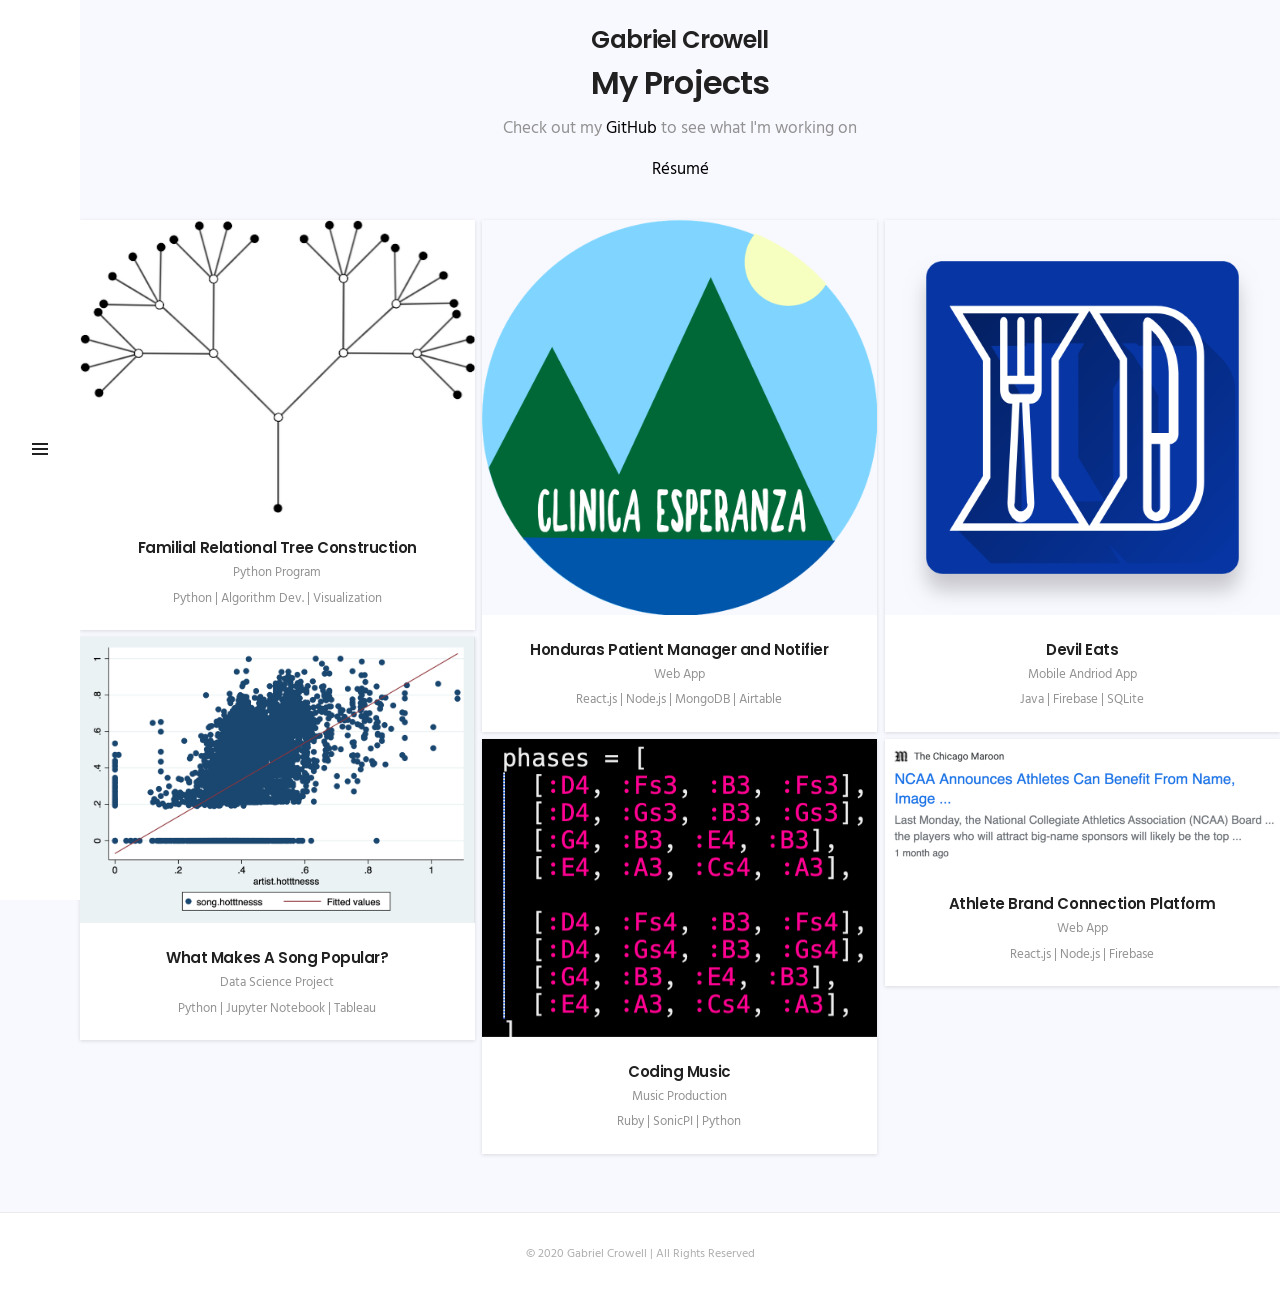
==== index.html @ 4e0d95b1 "updating site" ====
<!DOCTYPE html>
<html lang="en">
<head>
  <title>Gabriel | Home</title>

  <meta charset="utf-8">
  <!--[if IE]><meta http-equiv='X-UA-Compatible' content='IE=edge,chrome=1'><![endif]-->
  <meta name="viewport" content="width=device-width, initial-scale=1, maximum-scale=1">
  <meta name="description" content="">
  
  <!-- Google Fonts -->
  <link href='https://fonts.googleapis.com/css?family=Poppins:400,600%7CHind:400,400i,700' rel='stylesheet'>

  <!-- Css -->
  <link rel="stylesheet" href="css/bootstrap.min.css" />
  <link rel="stylesheet" href="css/font-icons.css" />
  <link rel="stylesheet" href="css/sliders.css" />
  <link rel="stylesheet" href="css/style.css" />

  <!-- Favicons -->
  <link rel="shortcut icon" href="img/favicon.ico">
  <link rel="apple-touch-icon" href="img/apple-touch-icon.png">
  <link rel="apple-touch-icon" sizes="72x72" href="img/apple-touch-icon-72x72.png">
  <link rel="apple-touch-icon" sizes="114x114" href="img/apple-touch-icon-114x114.png">

</head>

<body class="relative">
    
    <style> 
        .main-wrapper{
            background-color: ghostwhite;
        }
    
    </style>

  <!-- Preloader -->
  <div class="loader-mask">
    <div class="loader"></div>
  </div>
  
  <!-- Navigation -->
  <header class="nav-type-1">
    <nav class="navbar">
      <div class="header-wrap relative">

        <div class="navbar-header">
          <button type="button" class="navbar-toggle" data-toggle="collapse" data-target="#navbar-collapse">
            <span class="sr-only">Navigation</span>
            <span class="icon-bar"></span>
            <span class="icon-bar"></span>
            <span class="icon-bar"></span>
          </button>

          <!-- Logo -->
          <div class="logo-container">
            <div class="logo-wrap">
              <a href="index.html">
                <img width="250%" src="img/prof.jpg" alt="logo" border-radius: 50%>
              </a>
            </div>
          </div>
        </div> <!-- end navbar-header -->

        <div class="nav-wrap">
          <div class="collapse navbar-collapse" id="navbar-collapse">
            
            <ul class="nav navbar-nav">

              <li class="nav-item active"><a href="index.html">Home</a></li>
              <li><a href="about.html">About Me</a></li>
              <li><a href="https://github.com/MistyLeo12">Code</a></li>
              <li><a href="photo.html">Photography</a></li>
              <li class="nav-item"><a>Blog</a></li>
              <li><a href="contact.html">Contact</a> </li>
              <li>
                <!-- Mobile social icons -->
                <div class="social-icons on-mobile nobase dark clearfix hidden-lg hidden-md">
                  <a href="https://www.linkedin.com/in/gabriel--crowell"><i class="ui-linkedin"></i></a>
                  <a href="https://github.com/MistyLeo12"><i class="ui-github-circled"></i></a>  
                  <a href="https://twitter.com/GabrielCrowe11"><i class="ui-twitter"></i></a>            
                  
                </div>
              </li>
              
            </ul>
          </div>
        </div> <!-- end nav-wrap -->

        <!-- Social icons -->
        <div class="social-icons nobase dark clearfix hidden-sm hidden-xs">
      	  <a href="https://www.linkedin.com/in/gabriel--crowell"><i class="ui-linkedin"></i></a>
          <a href="https://github.com/MistyLeo12"><i class="ui-github-circled"></i></a>  
          <a href="https://twitter.com/GabrielCrowe11"><i class="ui-twitter"></i></a>     
        </div>
        
      </div> <!-- end header wrap -->


      <!-- Nav trigger -->
      <div id="nav-trigger">
        <div id="nav-icon">
          <div class="nav-icon-inner">
            <div id="nav-icon-trigger" class="nav-icon-trigger">
              <span></span>
              <span></span>
              <span></span>
              <span></span>
            </div>
          </div>
        </div>
      </div> <!-- end nav trigger -->

    </nav> <!-- end navbar -->
  </header>  

  <main class="main-wrapper oh">
    <!-- Grid -->
    <section class="section-wrap pl-80 pt-0 pb-50 ">
      <div class="container-fluid">

        <div class="row">
          <center>

            <br>
            <h3>Gabriel Crowell</h3>
            <h1>My Projects</h1>
            <p>Check out my <a href="https://github.com/MistyLeo12">GitHub</a> to see what I'm working on</p>
            <p><a href="https://drive.google.com/file/d/1tj1XsY_tsmBIq5OCxQNpNmSW_YYcltOZ/view?usp=sharing">Résumé</a></p>
            <br>
          </center> 

   
            <div id="isotope-grid" class="works-grid with-title grid-3-col small-gutter">
              <a href="https://github.com/MistyLeo12/Relation-Tree" class="work-item hover-trigger hover-up">
                <div class="work-container" >
                  <div class="work-img">
                    <img src="img/portfolio/tree.png" alt="">
                  </div>
                  <div class="work-description">
                    <h3>Familial Relational Tree Construction</h3>
                    <span>Python Program<br> Python | Algorithm Dev. | Visualization </span>
                  </div>                 
                </div> 
              </a> <!-- end work-item -->

            <a href="https://github.com/MistyLeo12/WhatsAppSpike" class="work-item hover-trigger hover-up">
              <div class="work-container">
                <div class="work-img">
                  <img src="img/portfolio/clinica.png" alt="" >
                </div>
                <div class="work-description">
                  <h3>Honduras Patient Manager and Notifier</h3>
                  <span>Web App<br> React.js | Node.js | MongoDB | Airtable</span>
                </div>                 
              </div> 
            </a> <!-- end work-item -->
              
              <a href="https://github.com/MistyLeo12/DukeEats" class="work-item hover-trigger hover-up">
                <div class="work-container">
                <div class="work-img">
                  <img src="img/portfolio/duke-eats.png" alt="">              
                </div>
                <div class="work-description">
                  <h3>Devil Eats</h3>
                  <span>Mobile Andriod App<br> Java | Firebase | SQLite</span>
                </div>                
              </div> 
            </a> <!-- end work-item -->


            <a href="https://github.com/MistyLeo12/songAnalysis-" class="work-item hover-trigger hover-up">
              <div class="work-container">
                <div class="work-img">
                  <img src="img/portfolio/song.png" alt="">              
                </div>
                <div class="work-description">
                  <h3>What Makes A Song Popular?</h3>
                  <span>Data Science Project <br> Python | Jupyter Notebook | Tableau</span>
                </div>                
              </div> 
              </a> <!-- end work-item -->


              <a href="https://github.com/MistyLeo12/music" class="work-item hover-trigger hover-up"> 
                <div class="work-container">
                  <div class="work-img">
                    <img src="img/portfolio/music.png" alt="">              
                  </div>  
                <div class="work-description">
                    <h3>Coding Music</h3>
                    <span>Music Production<br> Ruby | SonicPI | Python </span>
                  </div>                 
              </div> 
              </a> <!-- end work-item -->

              <a href="https://github.com/MistyLeo12/AthleteBrandConnection" class="work-item hover-trigger hover-up"> 
                <div class="work-container">
                  <div class="work-img">
                    <img src="img/portfolio/athelte.png" alt="">              
                  </div>  
                <div class="work-description">
                    <h3>Athlete Brand Connection Platform</h3>
                    <span>Web App<br> React.js | Node.js | Firebase </span>
                  </div>                 
              </div> 
              </a> <!-- end work-item -->
              
          </div>  <!-- end portfolio container -->
            
        </div> <!-- end row -->

      </div>
    </section> <!-- end grid -->

      <!-- Footer -->
      <footer class="footer">
        <div class="bottom-footer bg-white">
          <div class="container">
            <div class="row">
              <div class="col-sm-12 copyright text-center">
                <span>
                  &copy; 2020 Gabriel Crowell | All Rights Reserved
                </span>
              </div>
            </div>
          </div>
        </div>
      </footer> <!-- end footer -->
      
  </main> <!-- end main wrapper -->


  

	
	
  <!-- jQuery Scripts -->
  <script type="text/javascript" src="js/jquery.min.js"></script>
  <script type="text/javascript" src="js/bootstrap.min.js"></script>
  <script type="text/javascript" src="js/plugins.js"></script>  
  <script type="text/javascript" src="js/scripts.js"></script>
    
</body>
</html>
---- css/font-icons.css ----
@font-face {
  font-family: 'ui-icons';
  src: url('../fonts/ui-icons.eot?32897946');
  src: url('../fonts/ui-icons.eot?32897946#iefix') format('embedded-opentype'),
       url('../fonts/ui-icons.ttf?32897946') format('truetype'),
       url('../fonts/ui-icons.svg?32897946#ui-icons') format('svg');
  font-weight: normal;
  font-style: normal;
}
/* Chrome hack: SVG is rendered more smooth in Windozze. 100% magic, uncomment if you need it. */
/* Note, that will break hinting! In other OS-es font will be not as sharp as it could be */
/*
*/

@media screen and (-webkit-min-device-pixel-ratio:0) {
  @font-face {
    font-family: 'ui-icons';
    src: url('../font/ui-icons.svg?32897946#ui-icons') format('svg');
  }
}

 
 [class^="ui-"]:before, [class*=" ui-"]:before {
  font-family: "ui-icons";
  font-style: normal;
  font-weight: normal;
  speak: none;
 
  display: inline-block;
  text-decoration: inherit;
  width: 1em;
  margin-right: .2em;
  text-align: center;
  /* opacity: .8; */
 
  /* For safety - reset parent styles, that can break glyph codes*/
  font-variant: normal;
  text-transform: none;
 
  /* fix buttons height, for twitter bootstrap */
  line-height: 1em;
 
  /* Animation center compensation - margins should be symmetric */
  /* remove if not needed */
  margin-left: .2em;
 
  /* you can be more comfortable with increased icons size */
  /* font-size: 120%; */
 
  /* Font smoothing. That was taken from TWBS */
  -webkit-font-smoothing: antialiased;
  -moz-osx-font-smoothing: grayscale;
 
  /* Uncomment for 3D effect */
  /* text-shadow: 1px 1px 1px rgba(127, 127, 127, 0.3); */
}
 
.ui-left-arrow:before { content: '\e800'; } /* '' */
.ui-right-arrow:before { content: '\e801'; } /* '' */
.ui-vimeo:before { content: '\e802'; } /* '' */
.ui-twitter:before { content: '\f099'; } /* '' */
.ui-facebook:before { content: '\f09a'; } /* '' */
.ui-github-circled:before { content: '\f09b'; } /* '' */
.ui-linkedin:before { content: '\f0e1'; } /* '' */
.ui-angle_down:before { content: '\f107'; } /* '' */
.ui-youtube:before { content: '\f16a'; } /* '' */
.ui-instagram:before { content: '\f16d'; } /* '' */
.ui-tumblr:before { content: '\f173'; } /* '' */
.ui-dribbble:before { content: '\f17d'; } /* '' */
.ui-google:before { content: '\f1a0'; } /* '' */
.ui-reddit:before { content: '\f1a1'; } /* '' */
.ui-stumbleupon:before { content: '\f1a4'; } /* '' */
.ui-delicious:before { content: '\f1a5'; } /* '' */
.ui-behance:before { content: '\f1b4'; } /* '' */
.ui-pinterest:before { content: '\f231'; } /* '' */
---- css/sliders.css ----
/*! Flickity v2.0.5
http://flickity.metafizzy.co
---------------------------------------------- */
.flickity-enabled{position:relative}.flickity-enabled:focus{outline:0}.flickity-viewport{overflow:hidden;position:relative;height:100%}.flickity-slider{position:fixed;width:100%;height:100%}.flickity-enabled.is-draggable{-webkit-tap-highlight-color:transparent;tap-highlight-color:transparent;-webkit-user-select:none;-moz-user-select:none;-ms-user-select:none;user-select:none}.flickity-enabled.is-draggable .flickity-viewport.is-pointer-down{cursor:-webkit-grabbing;cursor:grabbing}.flickity-prev-next-button{position:absolute;top:50%;width:44px;height:44px;border:none;border-radius:50%;background:#000;background:hsla(0,0%,100%,.75);cursor:pointer;-webkit-transform:translateY(-50%);transform:translateY(-50%)}.flickity-prev-next-button:hover{background:#fff}.flickity-prev-next-button:focus{outline:0;box-shadow:0 0 0 5px #09F}.flickity-prev-next-button:active{opacity:.6}.flickity-prev-next-button.previous{left:10px}.flickity-prev-next-button.next{right:10px}.flickity-rtl .flickity-prev-next-button.previous{left:auto;right:10px}.flickity-rtl .flickity-prev-next-button.next{right:auto;left:10px}.flickity-prev-next-button:disabled{opacity:.3;cursor:auto}.flickity-prev-next-button svg{position:absolute;left:20%;top:20%;width:60%;height:60%}.flickity-prev-next-button .arrow{fill:#333}.flickity-page-dots{position:absolute;width:100%;bottom:-25px;padding:0;margin:0;list-style:none;text-align:center;line-height:1}.flickity-rtl .flickity-page-dots{direction:rtl}.flickity-page-dots .dot{display:inline-block;width:10px;height:10px;margin:0 8px;background:#333;border-radius:50%;opacity:.25;cursor:pointer}.flickity-page-dots .dot.is-selected{opacity:1}
/*
 * jQuery FlexSlider v2.4.0
 */
@font-face{font-family:flexslider-icon;src:url(fonts/flexslider-icon.eot);src:url(fonts/flexslider-icon.eot?#iefix) format('embedded-opentype'),url(fonts/flexslider-icon.woff) format('woff'),url(fonts/flexslider-icon.ttf) format('truetype'),url(fonts/flexslider-icon.svg#flexslider-icon) format('svg');font-weight:400;font-style:normal}.flex-container a:focus,.flex-container a:hover,.flex-slider a:focus,.flex-slider a:hover{outline:0}.flex-control-nav,.flex-direction-nav,.slides,.slides>li{margin:0;padding:0;list-style:none}.flex-pauseplay span{text-transform:capitalize}.flexslider{margin:0;padding:0;background:#fff;position:relative;zoom:1;-webkit-box-shadow:'' 0 1px 4px rgba(0,0,0,.2);-moz-box-shadow:'' 0 1px 4px rgba(0,0,0,.2);-o-box-shadow:'' 0 1px 4px rgba(0,0,0,.2);box-shadow:'' 0 1px 4px rgba(0,0,0,.2)}.flexslider .slides>li{display:none;-webkit-backface-visibility:hidden}.flex-pauseplay a,.no-js .flexslider .slides>li:first-child,html[xmlns] .flexslider .slides{display:block}.flexslider .slides:after{content:"\0020";display:block;clear:both;visibility:hidden;line-height:0;height:0}* html .flexslider .slides{height:1%}.flexslider .slides{zoom:1}.flexslider .slides img{max-width:100%;max-height:100%;margin:0 auto;vertical-align:middle;height:auto;width:100%}.flex-viewport{max-height:2000px;-webkit-transition:all 1s ease;-moz-transition:all 1s ease;-ms-transition:all 1s ease;-o-transition:all 1s ease;transition:all 1s ease}.loading .flex-viewport{max-height:300px}.carousel li{margin-right:5px}.flex-direction-nav .flex-disabled{opacity:0!important;filter:alpha(opacity=0);cursor:default}.flex-pauseplay a{width:20px;height:20px;position:absolute;bottom:5px;left:10px;opacity:.8;z-index:10;overflow:hidden;cursor:pointer;color:#000}.flex-pauseplay a:before{font-family:flexslider-icon;font-size:20px;display:inline-block;content:'\f004'}.flex-pauseplay a:hover{opacity:1}.flex-pauseplay a .flex-play:before{content:'\f003'}.flex-control-nav{width:100%;position:absolute;bottom:20px;text-align:center}.flex-control-nav li{margin:0 6px;display:inline-block;zoom:1}.flex-control-paging li a{width:10px;height:10px;display:block;background:0 0;cursor:pointer;text-indent:-9999px;border:2px solid #fff;-webkit-border-radius:20px;-moz-border-radius:20px;border-radius:20px;opacity:.5}.flex-control-paging li a:hover{opacity:1}.flex-control-paging li a.flex-active{background:#000;background:rgba(255,255,255,1);cursor:default;opacity:1}.flex-control-thumbs{margin:5px 0 0;position:static;overflow:hidden}.flex-control-thumbs li{width:25%;float:left;margin:0}.flex-control-thumbs img{width:100%;height:auto;display:block;opacity:.7;cursor:pointer;-webkit-transition:all 1s ease;-moz-transition:all 1s ease;-ms-transition:all 1s ease;-o-transition:all 1s ease;transition:all 1s ease}.flex-control-thumbs img:hover{opacity:1}.flex-control-thumbs .flex-active{opacity:1;cursor:default}@media screen and (max-width:860px){.flex-direction-nav .flex-prev{opacity:1;left:10px}.flex-direction-nav .flex-next{opacity:1;right:10px}}
---- css/style.css ----
/*-------------------------------------------------------*/
/* Table of Content

1. General
2. Typography
3. Navigation
4. Layout
5. Blog
6. Portfolio
7. Shortcodes
8. Footer
9. Responsive

/*-------------------------------------------------------*/
/*-------------------------------------------------------*/
/* General
/*-------------------------------------------------------*/

@media (max-width: 767px) {
  .desktop {
    display: none;
  }
  .mobile .main {
	display: ;
	background-image:url(../img/hovers/me.jpg);
	background-size: cover;
	}
}

@media (min-width: 768px) {
	.mobile{
		display: none;
		height: 100%;
		overflow: hidden;
	}
}


.clearfix {
  *zoom: 1;
}

.clearfix:before, .clearfix:after {
  display: table;
  line-height: 0;
  content: "";
}

.clearfix:after {
  clear: both;
}

.clear {
  clear: both;
}

.oh {
  overflow: hidden;
}

.ov {
  overflow: visible;
}

.relative {
  position: relative;
}

.section-wrap {
  padding: 120px 0;
  overflow: hidden;
  background-attachment: fixed;
  background-size: cover;
}

.section-wrap-lg {
  padding: 170px 0;
}

.section-wrap-md {
  padding: 100px 0;
}

.main-container {
  margin: auto;
}

@media (min-width: 1600px) {
  .grid-1440 .main-container,
  .grid-1440 .container {
    width: 1440px;
  }
}

.mobile section {
  background-attachment: scroll !important;
}

.bg-dark {
  background-color: #171717;
}

.bg-light {
  background-color: #fafafa;
}

.bg-white {
  background-color: #fff;
}

.bg-color {
  background-color: #23abc4;
}

.white {
  color: #fff;
}

.static {
  position: static;
}

.block {
  display: block;
}

.left {
  float: left;
}

.right {
  float: right;
}

.valign {
  position: absolute;
  top: 50%;
  -webkit-transform: translateY(-50%);
  -moz-transform: translateY(-50%);
  -ms-transform: translateY(-50%);
  -o-transform: translateY(-50%);
  transform: translateY(-50%);
}

.container-fluid.semi-fluid {
  padding: 0 40px;
}

.img-fw {
  width: 100%;
}

.uppercase {
  text-transform: uppercase;
  letter-spacing: 0.02em;
}

.last {
  margin-bottom: 0 !important;
}

@media (max-width: 991px) {
  .md-text-center {
    text-align: center;
  }
}

@media (max-width: 767px) {
  .sm-text-center {
    text-align: center;
  }
}

@media (max-width: 480px) {
  .xs-text-center {
    text-align: center;
  }
}

img.alignleft {
  float: left;
  margin: 10px 20px 10px 0;
}

img.alignright {
  float: right;
  margin: 10px 0 10px 20px;
}

.animation-wrap {
  overflow: hidden;
}

::-moz-selection {
  color: #fff;
  background-color: #171717;
}

::-webkit-selection {
  color: #fff;
  background-color: #171717;
}

::selection {
  color: #fff;
  background-color: #171717;
}

:focus {
  outline: none;
}

body {
  margin: 0;
  padding: 0;
  font-family: "Hind", sans-serif;
  font-size: 17px;
  line-height: 1.5;
  font-smoothing: antialiased;
  -webkit-font-smoothing: antialiased;
  -moz-font-smoothing: antialiased;
  background: #fff;
  outline: 0;
  overflow-x: hidden;
  overflow-y: auto;
  color: #929292;
}

body img {
  border: none;
  max-width: 100%;
  -webkit-user-select: none;
  -khtml-user-select: none;
  -moz-user-select: none;
  -o-user-select: none;
  user-select: none;
}

video {
  height: 100%;
  width: 100%;
}

iframe {
  border: 0;
}

/*-------------------------------------------------------*/
/* Preloader
/*-------------------------------------------------------*/
.loader-mask {
  position: fixed;
  top: 0;
  left: 0;
  right: 0;
  bottom: 0;
  background-color: #fff;
  z-index: 99999;
}

.loader {
  position: absolute;
  left: 50%;
  top: 50%;
  font-size: 5px;
  width: 5em;
  height: 5em;
  margin: -25px 0 0 -25px;
  text-indent: -9999em;
  border-top: 0.5em solid #2b2b2b;
  border-right: 0.5em solid rgba(245, 245, 245, 0.5);
  border-bottom: 0.5em solid rgba(245, 245, 245, 0.5);
  border-left: 0.5em solid rgba(245, 245, 245, 0.5);
  -webkit-transform: translateZ(0);
  -ms-transform: translateZ(0);
  transform: translateZ(0);
  -webkit-animation: load8 1.1s infinite linear;
  animation: load8 1.1s infinite linear;
}

.loader,
.loader:after {
  border-radius: 50%;
  width: 10em;
  height: 10em;
}

@-webkit-keyframes load8 {
  0% {
    -webkit-transform: rotate(0deg);
    transform: rotate(0deg);
  }
  100% {
    -webkit-transform: rotate(360deg);
    transform: rotate(360deg);
  }
}

@keyframes load8 {
  0% {
    -webkit-transform: rotate(0deg);
    transform: rotate(0deg);
  }
  100% {
    -webkit-transform: rotate(360deg);
    transform: rotate(360deg);
  }
}

/* Scroll Down icon
-------------------------------------------------------*/
.scroll-down {
  font-size: 16px;
  width: 38px;
  height: 38px;
  background-color: rgba(255, 255, 255, 0.2);
  text-align: center;
  line-height: 38px;
  z-index: 50 !important;
  position: absolute;
  bottom: 40px;
  left: 50%;
  margin-left: -19px;
  border-radius: 50%;
}

.scroll-down.bottom-140 {
  bottom: 140px;
}

@media only screen and (max-width: 767px) {
  .scroll-down.bottom-140 {
    bottom: 80px;
  }
}

.scroll-down a {
  line-height: 38px;
  position: relative;
  z-index: 50 !important;
}

.scroll-down i {
  color: #fff;
  -webkit-animation: scroll-down-icon 1s infinite;
  -moz-animation: scroll-down-icon 1s infinite;
  -o-animation: scroll-down-icon 1s infinite;
  animation: scroll-down-icon 1s infinite;
  position: absolute;
  left: 13px;
  font-size: 20px;
}

@-webkit-keyframes scroll-down-icon {
  0% {
    bottom: 3px;
  }
  50% {
    bottom: 8px;
  }
  100% {
    bottom: 3px;
  }
}

@-moz-keyframes scroll-down-icon {
  0% {
    bottom: 3px;
  }
  50% {
    bottom: 8px;
  }
  100% {
    bottom: 3px;
  }
}

@-o-keyframes scroll-down-icon {
  0% {
    bottom: 3px;
  }
  50% {
    bottom: 8px;
  }
  100% {
    bottom: 3px;
  }
}

@keyframes scroll-down-icon {
  0% {
    bottom: 3px;
  }
  50% {
    bottom: 8px;
  }
  100% {
    bottom: 3px;
  }
}

.row.row-4 {
  margin: 0 -2px;
}

.row.row-4 > div {
  padding: 0 2px;
}

.row.row-10 {
  margin: 0 -5px;
}

.row.row-10 > div {
  padding: 0 5px;
}

.row.row-12 {
  margin: 0 -6px;
}

.row.row-12 > div {
  padding: 0 6px;
}

.row.row-16 {
  margin: 0 -8px;
}

.row.row-16 > div {
  padding: 0 8px;
}

.row.row-20 {
  margin: 0 -10px;
}

.row.row-20 > div {
  padding: 0 10px;
}

/* Magnific Popup
-------------------------------------------------------*/
.mfp-bg, .mfp-wrap {
  position: fixed;
  left: 0;
  top: 0;
}

.mfp-bg, .mfp-container, .mfp-wrap {
  height: 100%;
  width: 100%;
}

.mfp-container:before, .mfp-figure:after {
  content: '';
}

.mfp-bg {
  z-index: 1250;
  overflow: hidden;
  background: #0b0b0b;
  opacity: .8;
  filter: alpha(opacity=80);
}

.mfp-wrap {
  z-index: 1251;
  outline: 0 !important;
  -webkit-backface-visibility: hidden;
}

.mfp-container {
  text-align: center;
  position: absolute;
  left: 0;
  top: 0;
  padding: 0 8px;
  -webkit-box-sizing: border-box;
  -moz-box-sizing: border-box;
  box-sizing: border-box;
}

.mfp-container:before {
  display: inline-block;
  height: 100%;
  vertical-align: middle;
}

.mfp-align-top .mfp-container:before {
  display: none;
}

.mfp-content {
  position: relative;
  display: inline-block;
  vertical-align: middle;
  margin: 0 auto;
  text-align: left;
  z-index: 1045;
}

.mfp-close, .mfp-preloader {
  text-align: center;
  position: absolute;
}

.mfp-ajax-holder .mfp-content, .mfp-inline-holder .mfp-content {
  width: 100%;
  cursor: auto;
}

.mfp-ajax-cur {
  cursor: progress;
}

.mfp-zoom-out-cur, .mfp-zoom-out-cur .mfp-image-holder .mfp-close {
  cursor: -moz-zoom-out;
  cursor: -webkit-zoom-out;
  cursor: zoom-out;
}

.mfp-zoom {
  cursor: pointer;
  cursor: -webkit-zoom-in;
  cursor: -moz-zoom-in;
  cursor: zoom-in;
}

.mfp-auto-cursor .mfp-content {
  cursor: auto;
}

.mfp-arrow, .mfp-close, .mfp-counter, .mfp-preloader {
  -webkit-user-select: none;
  -moz-user-select: none;
  user-select: none;
}

.mfp-loading.mfp-figure {
  display: none;
}

.mfp-hide {
  display: none !important;
}

.mfp-preloader {
  color: #CCC;
  top: 50%;
  width: auto;
  margin-top: -.8em;
  left: 8px;
  right: 8px;
  z-index: 1044;
}

.mfp-preloader a {
  color: #CCC;
}

.mfp-close, .mfp-preloader a:hover {
  color: #FFF;
}

.mfp-s-error .mfp-content, .mfp-s-ready .mfp-preloader {
  display: none;
}

button.mfp-arrow, button.mfp-close {
  overflow: visible;
  cursor: pointer;
  background: 0 0;
  border: 0;
  -webkit-appearance: none;
  display: block;
  outline: 0;
  padding: 0;
  z-index: 1046;
  -webkit-box-shadow: none;
  box-shadow: none;
}

button::-moz-focus-inner {
  padding: 0;
  border: 0;
}

.mfp-close {
  width: 44px;
  height: 44px;
  line-height: 44px;
  right: 0;
  top: 0;
  text-decoration: none;
  opacity: .65;
  filter: alpha(opacity=65);
  padding: 0 0 18px 10px;
  font-style: normal;
  font-size: 28px;
  font-family: Arial,Baskerville,monospace;
}

.mfp-close:focus, .mfp-close:hover {
  opacity: 1;
  filter: alpha(opacity=100);
}

.mfp-close:active {
  top: 1px;
}

.mfp-close-btn-in .mfp-close {
  color: #333;
}

.mfp-iframe-holder .mfp-close, .mfp-image-holder .mfp-close {
  color: #FFF;
  right: -6px;
  text-align: right;
  padding-right: 6px;
  width: 100%;
}

.mfp-counter {
  position: absolute;
  top: 0;
  right: 0;
  color: #CCC;
  font-size: 12px;
  line-height: 18px;
  white-space: nowrap;
}

.mfp-figure, img.mfp-img {
  line-height: 0;
}

.mfp-arrow {
  position: absolute;
  opacity: .65;
  filter: alpha(opacity=65);
  margin: -55px 0 0;
  top: 50%;
  padding: 0;
  width: 90px;
  height: 110px;
  -webkit-tap-highlight-color: transparent;
}

.mfp-arrow:active {
  margin-top: -54px;
}

.mfp-arrow:focus, .mfp-arrow:hover {
  opacity: 1;
  filter: alpha(opacity=100);
}

.mfp-arrow .mfp-a, .mfp-arrow .mfp-b, .mfp-arrow:after, .mfp-arrow:before {
  content: '';
  display: block;
  width: 0;
  height: 0;
  position: absolute;
  left: 0;
  top: 0;
  margin-top: 35px;
  margin-left: 35px;
  border: inset transparent;
}

.mfp-arrow .mfp-a, .mfp-arrow:after {
  border-top-width: 13px;
  border-bottom-width: 13px;
  top: 8px;
}

.mfp-arrow .mfp-b, .mfp-arrow:before {
  border-top-width: 21px;
  border-bottom-width: 21px;
  opacity: .7;
}

.mfp-arrow-left {
  left: 0;
}

.mfp-arrow-left .mfp-a, .mfp-arrow-left:after {
  border-right: 17px solid #FFF;
  margin-left: 31px;
}

.mfp-arrow-left .mfp-b, .mfp-arrow-left:before {
  margin-left: 25px;
  border-right: 27px solid #3F3F3F;
}

.mfp-arrow-right {
  right: 0;
}

.mfp-arrow-right .mfp-a, .mfp-arrow-right:after {
  border-left: 17px solid #FFF;
  margin-left: 39px;
}

.mfp-arrow-right .mfp-b, .mfp-arrow-right:before {
  border-left: 27px solid #3F3F3F;
}

.mfp-iframe-holder {
  padding-top: 40px;
  padding-bottom: 40px;
}

.mfp-iframe-holder .mfp-content {
  line-height: 0;
  width: 100%;
  max-width: 900px;
}

.mfp-image-holder .mfp-content, img.mfp-img {
  max-width: 100%;
}

.mfp-iframe-holder .mfp-close {
  top: -40px;
}

.mfp-iframe-scaler {
  width: 100%;
  height: 0;
  overflow: hidden;
  padding-top: 56.25%;
}

.mfp-iframe-scaler iframe {
  position: absolute;
  display: block;
  top: 0;
  left: 0;
  width: 100%;
  height: 100%;
  box-shadow: 0 0 8px rgba(0, 0, 0, 0.6);
  background: #000;
}

.mfp-figure:after, img.mfp-img {
  width: auto;
  height: auto;
  display: block;
}

img.mfp-img {
  -webkit-box-sizing: border-box;
  -moz-box-sizing: border-box;
  box-sizing: border-box;
  padding: 40px 0;
  margin: 0 auto;
}

.mfp-figure:after {
  position: absolute;
  left: 0;
  top: 40px;
  bottom: 40px;
  right: 0;
  z-index: -1;
  box-shadow: 0 0 8px rgba(0, 0, 0, 0.6);
  background: #444;
}

.mfp-figure small {
  color: #BDBDBD;
  display: block;
  font-size: 12px;
  line-height: 14px;
}

.mfp-figure figure {
  margin: 0;
}

.mfp-bottom-bar {
  margin-top: -36px;
  position: absolute;
  top: 100%;
  left: 0;
  width: 100%;
  cursor: auto;
}

.mfp-title {
  text-align: left;
  line-height: 18px;
  color: #F3F3F3;
  word-wrap: break-word;
  padding-right: 36px;
}

.mfp-gallery .mfp-image-holder .mfp-figure {
  cursor: pointer;
}

@media screen and (max-width: 800px) and (orientation: landscape), screen and (max-height: 300px) {
  .mfp-img-mobile .mfp-image-holder {
    padding-left: 0;
    padding-right: 0;
  }
  .mfp-img-mobile img.mfp-img {
    padding: 0;
  }
  .mfp-img-mobile .mfp-figure:after {
    top: 0;
    bottom: 0;
  }
  .mfp-img-mobile .mfp-figure small {
    display: inline;
    margin-left: 5px;
  }
  .mfp-img-mobile .mfp-bottom-bar {
    background: rgba(0, 0, 0, 0.6);
    bottom: 0;
    margin: 0;
    top: auto;
    padding: 3px 5px;
    position: fixed;
    -webkit-box-sizing: border-box;
    -moz-box-sizing: border-box;
    box-sizing: border-box;
  }
  .mfp-img-mobile .mfp-bottom-bar:empty {
    padding: 0;
  }
  .mfp-img-mobile .mfp-counter {
    right: 5px;
    top: 3px;
  }
  .mfp-img-mobile .mfp-close {
    top: 0;
    right: 0;
    width: 35px;
    height: 35px;
    line-height: 35px;
    background: rgba(0, 0, 0, 0.6);
    position: fixed;
    text-align: center;
    padding: 0;
  }
}

@media all and (max-width: 900px) {
  .mfp-arrow {
    -webkit-transform: scale(0.75);
    transform: scale(0.75);
  }
  .mfp-arrow-left {
    -webkit-transform-origin: 0;
    transform-origin: 0;
  }
  .mfp-arrow-right {
    -webkit-transform-origin: 100%;
    transform-origin: 100%;
  }
  .mfp-container {
    padding-left: 6px;
    padding-right: 6px;
  }
}

.mfp-ie7 .mfp-img {
  padding: 0;
}

.mfp-ie7 .mfp-bottom-bar {
  width: 600px;
  left: 50%;
  margin-left: -300px;
  margin-top: 5px;
  padding-bottom: 5px;
}

.mfp-ie7 .mfp-container {
  padding: 0;
}

.mfp-ie7 .mfp-content {
  padding-top: 44px;
}

.mfp-ie7 .mfp-close {
  top: 0;
  right: 0;
  padding-top: 0;
}

.mfp-with-zoom .mfp-container,
.mfp-with-zoom.mfp-bg {
  opacity: 0;
  -webkit-backface-visibility: hidden;
  /* ideally, transition speed should match zoom duration */
  -webkit-transition: all 0.3s ease-out;
  -moz-transition: all 0.3s ease-out;
  -o-transition: all 0.3s ease-out;
  transition: all 0.3s ease-out;
}

.mfp-with-zoom.mfp-ready .mfp-container {
  opacity: 1;
}

.mfp-with-zoom.mfp-ready.mfp-bg {
  opacity: 0.8;
}

.mfp-with-zoom.mfp-removing .mfp-container,
.mfp-with-zoom.mfp-removing.mfp-bg {
  opacity: 0;
}

/* Row multiple items
-------------------------------------------------------*/
.items-grid .col-xs-6:nth-child(2n + 3) {
  clear: left;
}

.items-grid .col-xs-4:nth-child(3n + 4) {
  clear: left;
}

.items-grid .col-xs-3:nth-child(4n + 5) {
  clear: left;
}

.items-grid .col-xs-2:nth-child(6n + 7) {
  clear: left;
}

.items-grid .col-xs-1:nth-child(12n + 13) {
  clear: left;
}

@media (min-width: 768px) {
  .items-grid .col-xs-6:nth-child(2n + 3) {
    clear: none;
  }
  .items-grid .col-xs-4:nth-child(3n + 4) {
    clear: none;
  }
  .items-grid .col-xs-3:nth-child(4n + 5) {
    clear: none;
  }
  .items-grid .col-xs-2:nth-child(6n + 7) {
    clear: none;
  }
  .items-grid .col-xs-1:nth-child(12n + 13) {
    clear: none;
  }
  .items-grid .col-sm-6:nth-child(2n + 3) {
    clear: left;
  }
  .items-grid .col-sm-4:nth-child(3n + 4) {
    clear: left;
  }
  .items-grid .col-sm-3:nth-child(4n + 5) {
    clear: left;
  }
  .items-grid .col-sm-2:nth-child(6n + 7) {
    clear: left;
  }
  .items-grid .col-sm-1:nth-child(12n + 13) {
    clear: left;
  }
}

@media (min-width: 992px) {
  .items-grid .col-sm-6:nth-child(2n + 3) {
    clear: none;
  }
  .items-grid .col-sm-4:nth-child(3n + 4) {
    clear: none;
  }
  .items-grid .col-sm-3:nth-child(4n + 5) {
    clear: none;
  }
  .items-grid .col-sm-2:nth-child(6n + 7) {
    clear: none;
  }
  .items-grid .col-sm-1:nth-child(12n + 13) {
    clear: none;
  }
  .items-grid .col-md-6:nth-child(2n + 3) {
    clear: left;
  }
  .items-grid .col-md-4:nth-child(3n + 4) {
    clear: left;
  }
  .items-grid .col-md-3:nth-child(4n + 5) {
    clear: left;
  }
  .items-grid .col-md-2:nth-child(6n + 7) {
    clear: left;
  }
  .items-grid .col-md-1:nth-child(12n + 13) {
    clear: left;
  }
}

@media (min-width: 1200px) {
  .items-grid .col-md-6:nth-child(2n + 3) {
    clear: none;
  }
  .items-grid .col-md-4:nth-child(3n + 4) {
    clear: none;
  }
  .items-grid .col-md-3:nth-child(4n + 5) {
    clear: none;
  }
  .items-grid .col-md-2:nth-child(6n + 7) {
    clear: none;
  }
  .items-grid .col-md-1:nth-child(12n + 13) {
    clear: none;
  }
  .items-grid .col-lg-6:nth-child(2n + 3) {
    clear: left;
  }
  .items-grid .col-lg-4:nth-child(3n + 4) {
    clear: left;
  }
  .items-grid .col-lg-3:nth-child(4n + 5) {
    clear: left;
  }
  .items-grid .col-lg-2:nth-child(6n + 7) {
    clear: left;
  }
  .items-grid .col-lg-1:nth-child(12n + 13) {
    clear: left;
  }
}

/* 5 columns
-------------------------------------------------------*/
.col-xs-5ths,
.col-sm-5ths,
.col-md-5ths,
.col-lg-5ths {
  position: relative;
  min-height: 1px;
  padding-right: 10px;
  padding-left: 10px;
}

.col-xs-5ths {
  width: 20%;
  float: left;
}

@media (min-width: 767px) {
  .col-sm-5ths {
    width: 20%;
    float: left;
  }
}

@media (min-width: 992px) {
  .col-md-5ths {
    width: 20%;
    float: left;
  }
}

@media (min-width: 1200px) {
  .col-lg-5ths {
    width: 20%;
    float: left;
  }
}

/* Hover Overlays
-------------------------------------------------------*/
.hover-overlay {
  content: '';
  display: block;
  position: absolute;
  top: 0;
  width: 100%;
  height: 100%;
  opacity: 0;
  visibility: hidden;
  -webkit-transition: all 0.3s ease-in-out;
  -moz-transition: all 0.3s ease-in-out;
  -ms-transition: all 0.3s ease-in-out;
  -o-transition: all 0.3s ease-in-out;
  transition: all 0.3s ease-in-out;
}

.hover-overlay.light {
  background-color: rgba(255, 255, 255, 0.9);
}

.hover-trigger:hover .hover-overlay {
  opacity: 1;
  visibility: visible;
}

[data-overlay="1"] {
  background-color: rgba(25, 25, 25, 0.1);
}

[data-overlay="2"] {
  background-color: rgba(25, 25, 25, 0.2);
}

[data-overlay="3"] {
  background-color: rgba(25, 25, 25, 0.3);
}

[data-overlay="4"] {
  background-color: rgba(25, 25, 25, 0.4);
}

[data-overlay="5"] {
  background-color: rgba(25, 25, 25, 0.5);
}

[data-overlay="6"] {
  background-color: rgba(25, 25, 25, 0.6);
}

[data-overlay="7"] {
  background-color: rgba(25, 25, 25, 0.7);
}

[data-overlay="8"] {
  background-color: rgba(25, 25, 25, 0.8);
}

[data-overlay="9"] {
  background-color: rgba(25, 25, 25, 0.9);
}

[data-overlay="10"] {
  background-color: #191919;
}

/* List Items
-------------------------------------------------------*/
.list-dividers > li {
  position: relative;
  padding: 9px 0;
  border-bottom: 1px solid #eaeaea;
}

.list-no-dividers > li {
  position: relative;
  padding: 7px 0 !important;
}

/*-------------------------------------------------------*/
/* Typography
/*-------------------------------------------------------*/
ul {
  list-style: none;
  margin: 0;
  padding: 0;
}

h1, h2, h3, h4, h5, h6 {
  font-family: "Poppins", sans-serif;
  margin-top: 0;
  color: #212121;
  font-weight: 600;
  letter-spacing: -0.03em;
  line-height: 1.2;
}

h1 {
  font-size: 32px;
}

h2 {
  font-size: 28px;
}

h3 {
  font-size: 24px;
}

h4 {
  font-size: 20px;
}

h5 {
  font-size: 18px;
}

h6 {
  font-size: 16px;
}

h1 > a, h2 > a, h3 > a, h4 > a, h5 > a, h6 > a {
  color: inherit;
}

h1 small, h2 small, h3 small, h4 small, h5 small, h6 small {
  color: #212121;
  font-size: 85%;
  font-weight: bold;
}

.heading {
  position: relative;
  margin-bottom: 0;
}

.heading.large {
  font-size: 42px;
}

.heading-row {
  margin-bottom: 70px;
}

a {
  text-decoration: none;
  color: #000;
  outline: none;
  -webkit-transition: color 0.1s ease-in-out;
  -moz-transition: color 0.1s ease-in-out;
  -ms-transition: color 0.1s ease-in-out;
  -o-transition: color 0.1s ease-in-out;
  transition: color 0.1s ease-in-out;
}

a:hover, a:focus {
  text-decoration: none;
  color: #171717;
  outline: none;
}

.underline {
  border-bottom: 1px solid #eaeaea;
}

.underline:hover {
  border-color: #171717;
}

b, strong {
  color: #212121;
}

.lead-heading.white strong {
  color: #fff;
}

p {
  font-size: 17px;
  color: #929292;
  font-weight: normal;
  line-height: 31px;
}

.list-inline {
  margin: 0;
}

.bottom-line:after {
  content: "";
  display: block;
  width: 50px;
  border-bottom: 3px solid #23abc4;
  margin: 22px auto 0;
  z-index: 1;
  position: relative;
}

.bottom-line.left-align:after {
  margin: 22px auto 22px 0;
}

.bottom-line.grey:after {
  border-color: #e4e4e4;
}

.bottom-line.full-grey:after {
  width: 100%;
  border-color: #eaeaea;
  margin-top: 16px;
}

@media (min-width: 768px) {
  .lead {
    font-size: 18px;
  }
}

.lead {
  margin-bottom: 10px;
  font-size: 18px;
  font-weight: 400;
  line-height: 30px;
}

p.large {
  font-size: 120%;
  line-height: 1.8;
}

.fsz-50 {
  font-size: 50px;
}

.fsz-16 {
  font-size: 16px;
}

blockquote {
  padding: 10px 0 10px 40px;
  margin: 0;
  border-left: 3px solid #e5e5e5;
}

blockquote > p {
  font-size: 17px;
  line-height: 30px;
  font-family: "Poppins", sans-serif;
  margin-bottom: 7px !important;
  color: #929292;
  position: relative;
}

blockquote > span {
  color: #212121;
  font-size: 14px;
}

.highlight {
  padding: 3px 5px;
  color: #fff;
  background-color: #23abc4;
}

.list li {
  line-height: 24px;
  position: relative;
}

.list li i {
  line-height: 21px;
}

.bullets li,
.arrows li,
.checks li,
.numbers li {
  margin-bottom: 20px;
  color: #929292;
}

.bullets li {
  padding-left: 15px;
}

.bullets li:before {
  content: "\2022";
  font-size: 18px;
  position: absolute;
  left: 0;
  color: #23abc4;
}

.arrows i {
  margin-right: 5px;
}

.arrows i,
.checks i {
  color: #23abc4;
}

.checks i {
  font-size: 12px;
  margin-right: 7px;
  vertical-align: middle;
}

ol.numbers {
  padding-left: 20px;
}

.section-columns p {
  margin-bottom: 40px;
}

/*-------------------------------------------------------*/
/* Navigation
/*-------------------------------------------------------*/
@media (max-width: 991px) {
  .navbar-header {
    float: none;
  }
  .navbar-left, .navbar-nav, .navbar-right {
    float: none !important;
  }
  .navbar-toggle {
    display: block;
  }
  .navbar-collapse {
    border-top: 1px solid transparent;
    box-shadow: inset 0 1px 0 rgba(255, 255, 255, 0.1);
  }
  .navbar-fixed-top {
    top: 0;
    border-width: 0 0 1px;
  }
  .navbar-collapse.collapse {
    display: none !important;
  }
  .navbar-nav {
    margin-top: 7.5px;
  }
  .navbar-nav > li {
    float: none;
  }
  .navbar-nav > li > a {
    padding-top: 10px;
    padding-bottom: 10px;
  }
  .collapse.in {
    display: block !important;
  }
  .navbar-nav .open .dropdown-menu {
    position: static;
    float: none;
    width: auto;
    margin-top: 0;
    background-color: transparent;
    border: 0;
    -webkit-box-shadow: none;
    box-shadow: none;
  }
}

.navbar {
  margin-bottom: 0;
  height: 100%;
  border: none;
  min-height: 60px;
  -webkit-backface-visibility: hidden;
  backface-visibility: hidden;
  -webkit-transition: all 0.3s ease-in-out;
  -moz-transition: all 0.3s ease-in-out;
  -ms-transition: all 0.3s ease-in-out;
  -o-transition: all 0.3s ease-in-out;
  transition: all 0.3s ease-in-out;
  z-index: 120;
}

.navigation {
  width: 100%;
  line-height: 0;
}

.navigation-overlay {
  -webkit-transition: all 0.3s ease-in-out;
  -moz-transition: all 0.3s ease-in-out;
  -ms-transition: all 0.3s ease-in-out;
  -o-transition: all 0.3s ease-in-out;
  transition: all 0.3s ease-in-out;
}

.logo-container {
  float: left;
}

.logo-wrap {
  display: table;
  width: 100%;
}

.logo-wrap > a {
  display: table-cell;
  vertical-align: middle;
  height: 100px;
}

.logo,
.logo-dark {
  max-height: 25px;
}

.navbar-header {
  padding-right: 15px;
}

.navbar-nav {
  margin: 0;
  display: inline-block;
  float: none;
  width: 100%;
  margin-top: 120px;
}

.navbar-nav > li,
.navbar-nav .social-icons a {
  float: none;
}

.navbar-nav > li > a {
  font-family: "Poppins", sans-serif;
  font-weight: 600;
  letter-spacing: -0.03em;
  color: #929292;
  font-size: 17px;
  padding: 11px 0;
  line-height: 1;
}

.navbar-nav > li > a:hover {
  color: #212121;
}

.navbar-nav > .active > a {
  color: #212121;
}

.navbar-nav > li:last-child > a {
  padding-right: 0;
}

.navbar-collapse {
  border: none;
  padding-left: 0;
  padding-right: 0;
  max-height: 100% !important;
  -webkit-box-shadow: none;
  -moz-box-shadow: none;
  -ms-box-shadow: none;
  box-shadow: none;
}

.navbar-collapse.in {
  overflow-x: hidden;
}

.navbar-nav > .open > a,
.navbar-nav > .open > a:focus,
.navbar-nav > .open > a:hover {
  background-color: transparent;
  color: #23abc4;
}

.nav .open > a,
.nav .open > a:focus,
.nav .open > a:hover,
.nav > li > a:focus,
.nav > li > a:hover {
  background-color: transparent;
  border-color: #eaeaea;
  text-decoration: none;
}

/* Navigation Toggle
-------------------------------------------------------*/
.navbar-toggle {
  margin: 0;
  border: none;
  z-index: 50;
  top: 13px;
  padding-right: 0;
}

.navbar-toggle .icon-bar {
  background-color: #212121;
  width: 18px;
}

.navbar-toggle:focus .icon-bar, .navbar-toggle:hover .icon-bar {
  background-color: #212121;
}

.navbar-toggle:focus, .navbar-toggle:hover {
  background-color: transparent;
}

.dark-bg .navbar-toggle .icon-bar {
  background-color: #fff;
}

/* Nav Side Icon
-------------------------------------------------------*/
.nav-icon-wrap {
  position: relative;
  margin-left: 15px;
  padding-right: 15px;
}

#nav-icon {
  display: table;
  width: 16px;
  height: 20px;
  padding: 0;
  position: absolute;
  left: 50%;
  top: 50%;
  -webkit-transform: translate(-50%, -50%);
  -moz-transform: translate(-50%, -50%);
  -ms-transform: translate(-50%, -50%);
  -o-transform: translate(-50%, -50%);
  transform: translate(-50%, -50%);
}

#nav-icon .nav-icon-inner {
  display: table-cell;
  vertical-align: middle;
  position: relative;
  z-index: 300;
}

#nav-icon .nav-icon-trigger {
  height: 20px;
  display: block;
  position: relative;
  top: 3px;
  -webkit-transform: translate3d(0, 0, 0);
  -moz-transform: translate3d(0, 0, 0);
  -ms-transform: translate3d(0, 0, 0);
  -o-transform: translate3d(0, 0, 0);
  transform: translate3d(0, 0, 0);
}

#nav-icon span {
  display: block;
  position: absolute;
  height: 2px;
  width: 100%;
  background-color: #212121;
  opacity: 1;
  left: 0;
  -webkit-transition: all 0.3s ease-in-out;
  -moz-transition: all 0.3s ease-in-out;
  -ms-transition: all 0.3s ease-in-out;
  -o-transition: all 0.3s ease-in-out;
  transition: all 0.3s ease-in-out;
}

#nav-icon span:nth-child(1) {
  top: 0px;
}

#nav-icon span:nth-child(2), #nav-icon span:nth-child(3) {
  top: 5px;
}

#nav-icon span:nth-child(4) {
  top: 10px;
}

#nav-icon.opened span:nth-child(1),
#nav-icon.opened span:nth-child(4) {
  top: 6px;
  width: 0%;
  left: 50%;
}

#nav-icon.opened span:nth-child(2) {
  -webkit-transform: rotate(45deg);
  -moz-transform: rotate(45deg);
  -ms-transform: rotate(45deg);
  -o-transform: rotate(45deg);
  transform: rotate(45deg);
}

#nav-icon.opened span:nth-child(3) {
  -webkit-transform: rotate(-45deg);
  -moz-transform: rotate(-45deg);
  -ms-transform: rotate(-45deg);
  -o-transform: rotate(-45deg);
  transform: rotate(-45deg);
}

#nav-icon.opened {
  position: relative;
  z-index: 502;
}

.mobile .main-wrapper.opened {
  cursor: pointer;
}

/*-------------------------------------------------------*/
/* Nav Type-1 (Left Nav)
/*-------------------------------------------------------*/
.content-wrap {
  margin-left: 320px;
  position: relative;
  width: auto;
}

.container {
  max-width: 100%;
}

.header-wrap {
  width: 320px;
  height: 100%;
  background-color: #fafafa;
  padding: 70px 75px;
  display: inline-block;
  float: left;
  overflow-y: auto;
}

.logo-wrap > a {
  height: auto;
}

.nav-type-1 {
  position: fixed;
  left: -320px;
  top: 0;
  z-index: 500;
  height: 100%;
  -webkit-transition: all 400ms cubic-bezier(0.785, 0.135, 0.15, 0.86);
  -moz-transition: all 400ms cubic-bezier(0.785, 0.135, 0.15, 0.86);
  -ms-transition: all 400ms cubic-bezier(0.785, 0.135, 0.15, 0.86);
  -o-transition: all 400ms cubic-bezier(0.785, 0.135, 0.15, 0.86);
  transition: all 400ms cubic-bezier(0.785, 0.135, 0.15, 0.86);
}

.nav-type-1.opened {
  left: 0;
}

.nav-type-1 .social-icons {
  position: absolute;
  bottom: 60px;
}

@media (max-height: 960px) {
  .nav-type-1 .social-icons {
    position: static;
    margin-top: 100px;
  }
}

.navbar-header,
.logo-container {
  width: 100%;
}

.navbar-header {
  padding: 0;
}

.nav-item-submenu li a {
  display: block;
  padding: 8px 0;
  line-height: 1;
  color: #929292;
  font-size: 15px;
}

.nav-item-submenu li a:hover {
  color: #212121;
}

#nav-trigger {
  height: 100%;
  width: 80px;
  background-color: #fff;
  display: inline-block;
  float: left;
  position: relative;
  cursor: pointer;
}

@media (min-width: 992px) {
  .navbar-nav {
    opacity: 0;
    -webkit-transform: translateX(-30%);
    -moz-transform: translateX(-30%);
    -ms-transform: translateX(-30%);
    -o-transform: translateX(-30%);
    transform: translateX(-30%);
    -webkit-transition: 0.6s ease-in-out;
    -moz-transition: 0.6s ease-in-out;
    -ms-transition: 0.6s ease-in-out;
    -o-transition: 0.6s ease-in-out;
    transition: 0.6s ease-in-out;
  }
}

.nav-type-1.opened .navbar-nav {
  -webkit-transform: translateX(0);
  -moz-transform: translateX(0);
  -ms-transform: translateX(0);
  -o-transform: translateX(0);
  transform: translateX(0);
  opacity: 1;
}

/* Mobile social icons
-------------------------------------------------------*/
.social-icons.on-mobile {
  position: relative;
  margin-top: 20px;
  margin-bottom: 10px;
  bottom: 0;
}

/*-------------------------------------------------------*/
/* Navigation Mobile Styles
/*-------------------------------------------------------*/
@media (max-width: 991px) {
  .navbar-header {
    width: 100%;
    padding-right: 0;
  }
  .navbar,
  .logo-wrap > a,
  .navbar-header {
    height: 60px;
  }
  .navbar-collapse {
    text-align: left;
  }
  .logo-container {
    position: absolute;
    top: 0;
    width: auto;
  }
  .logo-wrap {
    width: auto;
  }
  .nav > li > a {
    padding: 15px 0 15px 15px;
    border-bottom: 1px solid #eaeaea;
    line-height: 1.2;
  }
  .nav > li:last-child > a {
    border-bottom: 0;
  }
  .navbar-nav {
    display: block;
    position: relative;
    margin: 0;
  }
  .navbar-nav > li {
    display: block;
  }
  .navbar-nav > li > a {
    padding: 15px 0;
  }
  .header-wrap {
    padding: 0 20px;
    width: 100%;
    height: auto;
    float: none;
  }
  .nav-wrap {
    padding-left: 0;
    padding-right: 0;
    width: 100% !important;
    -webkit-transform: none;
    -moz-transform: none;
    -ms-transform: none;
    -o-transform: none;
    transform: none;
    opacity: 1;
  }
  .content-wrap {
    margin-left: 0;
  }
  #nav-trigger {
    display: none;
  }
  .nav-type-1 {
    background-color: #fff;
    box-shadow: 0 0 5px rgba(0, 0, 0, 0.1);
    width: 100%;
    height: auto;
    position: absolute;
    left: 0;
  }
  .nav-item-submenu li a {
    padding: 15px;
    border-bottom: 1px solid #eaeaea;
  }
  .nav-item-toggle > a:after {
    font-family: "ui-icons";
    position: absolute;
    content: "\f107";
    font-weight: 400;
    right: 0;
    color: #929292;
  }
}

/*-------------------------------------------------------*/
/* Hero Img
/*-------------------------------------------------------*/
.pl-80 {
  padding-left: 80px !important;
}

@media only screen and (max-width: 991px) {
  .pl-80 {
    padding-left: 0 !important;
  }
}

.hero-holder {
  bottom: 0;
  left: 80px;
  position: absolute;
  padding: 0 0 80px 95px;
  z-index: 5;
  color: #fff;
}

.hero-holder h1, .hero-holder h2 {
  color: inherit;
}

.hero-holder h1 {
  font-size: 58px;
  margin-bottom: 14px;
}

.hero-holder h2 {
  font-size: 24px;
  font-weight: 400;
  margin-bottom: 0;
}

@media only screen and (max-width: 991px) {
  .hero-holder {
    left: 0;
    padding: 0 0 30px 30px;
  }
  .hero-holder h1 {
    font-size: 36px;
  }
  .hero-holder h2 {
    font-size: 18px;
  }
}

.fullscreen-img .img-holder {
  width: 100%;
  height: 100%;
  background-size: cover;
  background-position: center;
  background-repeat: no-repeat;
  top: 0;
  position: absolute;
}

.fullscreen-img li {
  height: 100%;
}

.fullscreen-img img {
  visibility: hidden;
  opacity: 0;
}

.gradient-overlay:before {
  content: '';
  display: block;
  width: 100%;
  height: 40%;
  bottom: 0;
  position: absolute;
  z-index: 3;
  background: rgba(0, 0, 0, 0.34);
  background: -webkit-linear-gradient(rgba(255, 255, 255, 0) 0%, rgba(0, 0, 0, 0.34) 100%);
  background: -o-linear-gradient(rgba(255, 255, 255, 0) 0%, rgba(0, 0, 0, 0.34) 100%);
  background: linear-gradient(rgba(255, 255, 255, 0) 0%, rgba(0, 0, 0, 0.34) 100%);
  filter: progid:DXImageTransform.Microsoft.gradient( startColorstr='#ffffff', endColorstr='#000000', GradientType=0 );
}

/*!
 * fullPage 2.8.8
 * https://github.com/alvarotrigo/fullPage.js
 * MIT licensed
 *
 * Copyright (C) 2013 alvarotrigo.com - A project by Alvaro Trigo
 */
html.fp-enabled,
.fp-enabled body {
  margin: 0;
  padding: 0;
  overflow: hidden;
  /*Avoid flicker on slides transitions for mobile phones #336 */
  -webkit-tap-highlight-color: transparent;
}

#superContainer {
  height: 100%;
  position: relative;
  /* Touch detection for Windows 8 */
  -ms-touch-action: none;
  /* IE 11 on Windows Phone 8.1*/
  touch-action: none;
}

.fp-section {
  position: relative;
  -webkit-box-sizing: border-box;
  /* Safari<=5 Android<=3 */
  -moz-box-sizing: border-box;
  /* <=28 */
  box-sizing: border-box;
}

.fp-slide {
  float: left;
}

.fp-slide, .fp-slidesContainer {
  height: 100%;
  display: block;
}

.fp-slides {
  z-index: 1;
  height: 100%;
  overflow: hidden;
  position: relative;
  -webkit-transition: all 0.3s ease-out;
  /* Safari<=6 Android<=4.3 */
  transition: all 0.3s ease-out;
}

.fp-section.fp-table, .fp-slide.fp-table {
  display: table;
  table-layout: fixed;
  width: 100%;
}

.fp-tableCell {
  display: table-cell;
  vertical-align: middle;
  width: 100%;
  height: 100%;
}

.fp-slidesContainer {
  float: left;
  position: relative;
}

.fp-controlArrow {
  -webkit-user-select: none;
  /* webkit (safari, chrome) browsers */
  -moz-user-select: none;
  /* mozilla browsers */
  -khtml-user-select: none;
  /* webkit (konqueror) browsers */
  -ms-user-select: none;
  /* IE10+ */
  position: absolute;
  z-index: 4;
  top: 50%;
  cursor: pointer;
  width: 0;
  height: 0;
  border-style: solid;
  margin-top: -38px;
  -webkit-transform: translate3d(0, 0, 0);
  -ms-transform: translate3d(0, 0, 0);
  transform: translate3d(0, 0, 0);
}

.fp-controlArrow.fp-prev {
  left: 15px;
  width: 0;
  border-width: 38.5px 34px 38.5px 0;
  border-color: transparent #fff transparent transparent;
}

.fp-controlArrow.fp-next {
  right: 15px;
  border-width: 38.5px 0 38.5px 34px;
  border-color: transparent transparent transparent #fff;
}

.fp-scrollable {
  overflow: hidden;
  position: relative;
}

.fp-scroller {
  overflow: hidden;
}

.iScrollIndicator {
  border: 0 !important;
}

.fp-notransition {
  -webkit-transition: none !important;
  transition: none !important;
}

#fp-nav {
  position: fixed;
  z-index: 100;
  margin-top: -32px;
  top: 50%;
  opacity: 1;
  -webkit-transform: translate3d(0, 0, 0);
}

#fp-nav.right {
  right: 17px;
}

#fp-nav.left {
  left: 17px;
}

.fp-slidesNav {
  position: absolute;
  z-index: 4;
  left: 50%;
  opacity: 1;
  -webkit-transform: translate3d(0, 0, 0);
  -ms-transform: translate3d(0, 0, 0);
  transform: translate3d(0, 0, 0);
}

.fp-slidesNav.bottom {
  bottom: 17px;
}

.fp-slidesNav.top {
  top: 17px;
}

#fp-nav ul,
.fp-slidesNav ul {
  margin: 0;
  padding: 0;
}

#fp-nav ul li,
.fp-slidesNav ul li {
  display: block;
  width: 14px;
  height: 13px;
  margin: 7px;
  position: relative;
}

.fp-slidesNav ul li {
  display: inline-block;
}

#fp-nav ul li a,
.fp-slidesNav ul li a {
  display: block;
  position: relative;
  z-index: 1;
  width: 100%;
  height: 100%;
  cursor: pointer;
  text-decoration: none;
}

#fp-nav ul li a.active span,
.fp-slidesNav ul li a.active span,
#fp-nav ul li:hover a.active span,
.fp-slidesNav ul li:hover a.active span {
  height: 10px;
  width: 10px;
  border-radius: 100%;
  background-color: #fff;
  opacity: 1;
}

#fp-nav ul li a span,
.fp-slidesNav ul li a span {
  border-radius: 50%;
  position: absolute;
  z-index: 1;
  height: 10px;
  width: 10px;
  border: 0;
  background: transparent;
  left: 50%;
  top: 50%;
  opacity: .7;
  border: 2px solid #fff;
  -webkit-transition: all 0.1s ease-in-out;
  -moz-transition: all 0.1s ease-in-out;
  -o-transition: all 0.1s ease-in-out;
  transition: all 0.1s ease-in-out;
}

#fp-nav ul li .fp-tooltip {
  position: absolute;
  top: -2px;
  color: #fff;
  font-size: 14px;
  font-family: arial, helvetica, sans-serif;
  white-space: nowrap;
  max-width: 220px;
  overflow: hidden;
  display: block;
  opacity: 0;
  width: 0;
  cursor: pointer;
}

#fp-nav ul li:hover .fp-tooltip,
#fp-nav.fp-show-active a.active + .fp-tooltip {
  -webkit-transition: opacity 0.2s ease-in;
  transition: opacity 0.2s ease-in;
  width: auto;
  opacity: 1;
}

#fp-nav ul li .fp-tooltip.right {
  right: 20px;
}

#fp-nav ul li .fp-tooltip.left {
  left: 20px;
}

.fp-auto-height.fp-section,
.fp-auto-height .fp-slide,
.fp-auto-height .fp-tableCell {
  height: auto !important;
}

.fp-responsive .fp-auto-height-responsive.fp-section,
.fp-responsive .fp-auto-height-responsive .fp-slide,
.fp-responsive .fp-auto-height-responsive .fp-tableCell {
  height: auto !important;
}

/* Play Btn
/*-------------------------------------------------------*/
.bg-video .play-btn {
  position: absolute;
  display: none;
  left: 50%;
  top: 50%;
  -webkit-transform: translate(-50%, -50%);
  -moz-transform: translate(-50%, -50%);
  -ms-transform: translate(-50%, -50%);
  -o-transform: translate(-50%, -50%);
  transform: translate(-50%, -50%);
}

.play-btn-holder {
  position: absolute;
  top: 50%;
  left: 50%;
  -webkit-transform: translate(-50%, -50%);
  -moz-transform: translate(-50%, -50%);
  -ms-transform: translate(-50%, -50%);
  -o-transform: translate(-50%, -50%);
  transform: translate(-50%, -50%);
}

.play-btn {
  display: inline-block;
  width: 54px;
  height: 54px;
  cursor: pointer;
  position: relative;
  border-radius: 50%;
  background-color: #fff;
}

.btn-play {
  content: "";
  position: absolute;
  top: 50%;
  left: 50%;
  display: block;
  margin: -7px 0 0 -4px;
  width: 0;
  height: 0;
  border-style: solid;
  border-width: 7px 0 7px 11px;
  pointer-events: none;
  border-color: transparent transparent transparent #212121;
}

.btn-pause {
  position: absolute;
  display: none;
  top: 50%;
  left: 50%;
  width: 10px;
  height: 16px;
  margin: -8px 0 0 -5px;
}

.btn-pause:before, .btn-pause:after {
  content: '';
  display: inline-block;
  margin: 0 1px;
  height: 12px;
  width: 3px;
  background-color: #212121;
}

.mobile .bg-video .play-btn {
  display: block;
}



/* Vimeo / Youtube Video
/*-------------------------------------------------------*/
#vimeo-bg,
#youtube-bg {
  position: fixed;
  width: 100%;
  height: 100%;
  padding-left: 80px;
}

@media only screen and (max-width: 991px) {
  #vimeo-bg,
  #youtube-bg {
    padding-left: 0;
  }
}

#vimeo-bg > iframe,
#youtube-bg > iframe {
  display: block;
  width: 100%;
  height: 100%;
}

/* Kenburns
/*-------------------------------------------------------*/
#kenburns {
  position: relative;
  overflow: hidden;
}

canvas {
  vertical-align: top;
}

/* Modern Homepage
/*-------------------------------------------------------*/
#hover-bg-img img {
  display: none;
}

.headers-list h2.hover a,
.headers-list h2:hover a {
  color: white;
}

.headers-list a {
  color: rgba(255, 255, 255, 0.5);
  font-size: 38px;
  padding: 5px 0;
  display: inline-block;
}

/* Mixed Width Grid
/*-------------------------------------------------------*/
.collage {
  padding: 8px;
}

.collage .work-item {
  float: none;
}

.collage img {
  vertical-align: bottom;
}

/* Thumbnails Slider
/*-------------------------------------------------------*/
#gallery-main .carousel-cell {
  width: 100%;
  height: 100%;
  background-position: 50%;
  background-size: cover;
  background-repeat: no-repeat;
}

.gallery-thumbs {
  margin: 0 -4px;
  background-color: #171717;
}

.gallery-thumbs .carousel-cell {
  width: 8%;
  float: left;
  padding: 8px 4px;
}

.gallery-thumbs img {
  opacity: 0.5;
  cursor: pointer;
  -webkit-transition: all 0.3s ease-in-out;
  -moz-transition: all 0.3s ease-in-out;
  -ms-transition: all 0.3s ease-in-out;
  -o-transition: all 0.3s ease-in-out;
  transition: all 0.3s ease-in-out;
  -webkit-backface-visibility: hidden;
  backface-visibility: hidden;
}

.gallery-thumbs .is-nav-selected img,
.gallery-thumbs img:hover {
  opacity: 1;
}

/* Dark Colors
/*-------------------------------------------------------*/
.dark .main-wrapper,
.dark .bottom-footer,
.dark .header-wrap {
  background-color: #171717;
}

.dark .navbar-nav > .active > a,
.dark .navbar-nav > li > a:hover,
.dark .nav-item-submenu li a:hover,
.dark .social-icons.nobase.dark a:hover {
  color: #fff !important;
}

.dark #nav-icon span,
.dark .navbar-toggle .icon-bar {
  background-color: #929292;
}

.dark #nav-trigger {
  background-color: #0a0a0a;
}

.dark .bottom-footer,
.dark .nav > li > a,
.dark .nav-item-submenu li a {
  border-color: #313131;
}

/*-------------------------------------------------------*/
/* Call To Action
/*-------------------------------------------------------*/
.call-to-action {
  position: relative;
  padding: 130px 0;
}

.call-to-action h3 {
  font-size: 34px;
  margin-bottom: 0;
}

.cta-buttons a {
  margin: 5px;
}

/*-------------------------------------------------------*/
/* Contact
/*-------------------------------------------------------*/
.contact-info h4 {
  font-size: 15px;
  margin-top: 40px;
}

.contact-item h4 {
  margin-bottom: 40px;
  font-size: 18px;
}

.contact-item a {
  color: #929292;
}

address {
  line-height: 28px;
  margin-bottom: 0;
}

#contact-form .message {
  height: 50px;
  width: 100%;
  font-size: 13px;
  line-height: 50px;
  text-align: center;
  float: none;
  margin-top: 20px;
  display: none;
  color: #fff;
}

#contact-form .message.error {
  background-color: #ef5659;
}

#contact-form .message.success {
  background-color: #2cb8a5;
}

/*-------------------------------------------------------*/
/* Google Map
/*-------------------------------------------------------*/
.gmap {
  width: 100%;
  height: 450px;
}

.gmap-btn {
  background-color: #fafafa;
  color: #212121;
  font-family: "Poppins", sans-serif;
  width: 100%;
  height: 70px;
  line-height: 70px;
  z-index: 2;
  position: relative;
  text-align: center;
  cursor: pointer;
  font-size: 14px;
  font-weight: 600;
  -webkit-transition: all 0.3s ease-in-out;
  -moz-transition: all 0.3s ease-in-out;
  -ms-transition: all 0.3s ease-in-out;
  -o-transition: all 0.3s ease-in-out;
  transition: all 0.3s ease-in-out;
}

.gmap-btn:hover, .gmap-btn.opened {
  color: #fff;
  background-color: #171717;
}

.gmap.gmap-hidden {
  display: none;
}

/*-------------------------------------------------------*/
/* Page Title
/*-------------------------------------------------------*/
.page-title {
  position: relative;
  width: 100%;
  overflow: hidden;
  display: block;
  background-repeat: no-repeat;
  background-size: cover;
  background-position: center top;
}

.page-title2 {
  position: relative;
  width: 100%;
  height: 600px;
  overflow: hidden;
  display: block;
  background-repeat: no-repeat;
  background-size: cover;
  background-position: center top;
}

.page-title .container {
  height: 90vh;
}

.page-title:before {
  content: '';
  position: absolute;
  display: block;
  width: 100%;
  height: 100%;
  background-color: rgba(5, 5, 5, 0.12);
}

.page-title.no-overlay:before {
  display: none;
}

.page-title .breadcrumb a,
.page-title .breadcrumb > .active,
.page-title .entry-meta li a:hover {
  color: #fff;
}

.page-title .breadcrumb > li + li:before {
  color: #fff;
  opacity: 0.5;
  padding: 0 1px 0 5px;
}

.title-holder {
  position: relative;
  display: table;
  width: 100%;
  height: 100%;
}

.title-holder .subheading {
  margin-bottom: 0;
  color: #fff;
  font-size: 24px;
  font-weight: 400;
}

.title-text {
  display: table-cell;
  height: 100%;
  vertical-align: bottom;
 padding-bottom: 20px;
}

.title-text h1 {
  margin: 0 auto 6px;
  color: #fff;
  font-size: 48px;
  line-height: 67px;
  max-width: 570px;
}

.title-text .entry-meta {
  margin-bottom: 20px;
}

.title-text .entry-meta a {
  color: #fff;
}

.breadcrumb {
  width: auto;
  background-color: transparent;
  padding: 0;
  padding-top: 15px;
  margin-bottom: 0;
  font-size: 13px;
  border-top: 1px solid #eaeaea;
}

.breadcrumb li,
.breadcrumb li a,
.breadcrumb li a.active {
  font-size: 12px;
  color: #a3a3a3;
}

.breadcrumb > .active {
  color: #929292;
}

/*-------------------------------------------------------*/
/* Blog Standard
/*-------------------------------------------------------*/
.entry-img {
  position: relative;
  overflow: hidden;
}

.entry-img img {
  width: 100%;
  -webkit-backface-visibility: hidden;
  backface-visibility: hidden;
}

.entry-meta {
  margin-bottom: 13px;
}

.entry-category {
  font-size: 10px;
  text-transform: uppercase;
  letter-spacing: 0.04em;
  color: #7a7a7a;
}

.blog-content .entry-wrap {
  text-align: center;
  position: relative;
  padding: 33px 18%;
  background: #fff;
}

@media (max-width: 1400px) {
  .blog-content .entry-wrap {
    padding: 33px 0;
  }
}

.blog-content .entry-item {
  margin-bottom: 46px;
}

.entry-title {
  font-size: 20px;
  margin-bottom: 27px;
  line-height: 28px;
}

.entry-title a:hover {
  color: #545454;
}

/* Quote Post
-------------------------------------------------------*/
.entry .blockquote-style-1 {
  background: #fff;
}

.entry .blockquote-style-1 p > a {
  color: #212121;
}

.entry .blockquote-style-1 p > a:hover {
  color: #23abc4;
}

.entry .blockquote-style-1 span {
  font-size: 14px;
  display: block;
}

/* Video Post
-------------------------------------------------------*/
.entry-video iframe {
  width: 100%;
  display: block;
  border: 0;
}

/*-------------------------------------------------------*/
/* Blog Single
/*-------------------------------------------------------*/
.article {
  padding: 0 15px;
}

.article p {
  margin-bottom: 30px;
}

.article .lead {
  font-size: 24px;
  line-height: 36px;
}

.entry {
  max-width: 770px;
  margin: auto;
}

.post-fullwidth-img {
  max-width: none;
  margin: 60px 0 100px;
}

/* Share / tags
/*-------------------------------------------------------*/
.entry-content .entry-tags span,
.entry-share span {
  display: inline-block;
  margin-right: 10px;
  color: #212121;
}

.entry-content .entry-tags span {
  margin-right: 0;
}

.entry-content .entry-tags a {
  margin: 0;
  padding: 0;
  background-color: transparent;
  float: none;
}

.entry-content .entry-tags a:hover {
  color: #212121;
}

.entry-share {
  padding: 20px 0;
  border-top: 1px solid #eaeaea;
  margin-bottom: 20px;
}

.entry-share .social-icons {
  margin-top: 0;
  display: inline-block;
}

/* Comments
/*-------------------------------------------------------*/
.entry-comments .comment-avatar {
  position: absolute;
  display: block;
  border-radius: 50%;
}

.entry-comments .comment-author {
  color: #212121;
  font-family: "Poppins", sans-serif;
  font-weight: 600;
  font-size: 13px;
  margin-bottom: 0;
  display: block;
}

.entry-comments span {
  display: inline-block;
}

.entry-comments span:last-of-type {
  margin-bottom: 10px;
}

.entry-comments .comment-content {
  padding-left: 86px;
  margin-top: 5px;
}

.entry-comments .comment-content span a {
  font-size: 12px;
  color: #a2a2a2;
  text-transform: uppercase;
}

.entry-comments .comment-content p {
  margin-bottom: 10px;
}

.comment-reply {
  padding-left: 10%;
}

.reply {
  font-size: 15px;
}

.comment-body {
  margin-bottom: 34px;
  padding-bottom: 34px;
}

#comment {
  margin-bottom: 20px;
}

/*-------------------------------------------------------*/
/* Portfolio
/*-------------------------------------------------------*/
.works-grid.grid-5-col .work-item {
  width: 20%;
}

.works-grid.grid-4-col .work-item {
  width: 25%;
}

.works-grid.grid-3-col .work-item {
  width: 33.333%;
}

.works-grid.grid-2-col .work-item {
  width: 50%;
}

.works-grid.small-gutter {
  margin-left: -4px;
  margin-right: -4px;
}

.works-grid.small-gutter .work-item {
  padding: 0 4px;
}

.works-grid.gutter .work-item {
  padding: 0 20px;
}

.works-grid.no-gutter .work-item {
  padding: 0;
}

.works-grid.small-gutter .work-container {
  margin-bottom: 8px;
}

.works-grid.small-gutter.with-title .work-container {
  margin-bottom: 30px;
}

.works-grid.no-gutter .work-img {
  border-radius: 0;
}

.flickity-slider-wrap .work-container,
.collage .work-container {
  margin-bottom: 0;
}

.flickity-slider-wrap.items-4 .carousel-cell {
  width: 25%;
}

.flickity-slider-wrap.items-3 .carousel-cell {
  width: 33.333%;
}

.flickity-slider-wrap.with-spacing {
  margin: 0 -4px;
}

.flickity-slider-wrap.with-spacing .carousel-cell {
  padding: 0 4px;
}

#slider-3-items .work-item {
  width: 33.333%;
  padding: 0 15px;
}

#photography-slider img {
  padding: 0 4px;
  height: 100%;
  max-width: none;
	overflow: hidden;
}

@media (max-width: 991px) {
  #photography-slider img {
    height: 400px;
  }
}

@media (max-width: 1280px) {
  #photography-slider .work-description {
    text-align: center;
  }
}

#slider-single .work-item {
  width: 100%;
  margin: 0;
  padding: 0;
}

.owl-carousel .work-container,
.gallery-cell .work-container,
.works-grid.no-gutter .work-container {
  margin-bottom: 0;
}

.portfolio-filter {
  margin-bottom: 50px;
  font-size: 12px;
}

.portfolio-filter a {
  display: inline-block;
  font-family: "Poppins", sans-serif;
  font-weight: 700;
  padding: 0 10px;
  color: #dfdfdf;
  text-decoration: none;
  text-transform: uppercase;
  letter-spacing: 0.1em;
}

.portfolio-filter a.active, .portfolio-filter a:hover {
  color: #212121;
}

.work-container {
  margin-bottom: 30px;
  overflow: hidden;
}

.hover-trigger:hover img {
  -webkit-transform: scale(1.3, 1.3);
  -moz-transform: scale(1.3, 1.3);
  -ms-transform: scale(1.3, 1.3);
  -o-transform: scale(1.3, 1.3);
  transform: scale(1.3, 1.3);
}

.work-item {
  position: relative;
  float: left;
}

.work-item.hover-1 .work-description {
  top: 55%;
  bottom: auto;
  text-align: center;
  -webkit-transform: translateY(-50%);
  -moz-transform: translateY(-50%);
  -ms-transform: translateY(-50%);
  -o-transform: translateY(-50%);
  transform: translateY(-50%);
}

.work-item.hover-1:hover .work-description {
  top: 50%;
}

.work-item.hover-2 .work-description {
  top: auto;
  bottom: -50px;
}

.work-item.hover-2:hover .work-description {
  bottom: 0;
}

.work-img {
  position: relative;
  overflow: hidden;
  z-index: 1;
}

.work-img img {
  width: 100%;
  height: auto;
  overflow: hidden;
  -webkit-transition: transform 3s ease-in-out, filter 0.7s ease-in-out;
  -moz-transition: transform 3s ease-in-out, filter 0.7s ease-in-out;
  -ms-transition: transform 3s ease-in-out, filter 0.7s ease-in-out;
  -o-transition: transform 3s ease-in-out, filter 0.7s ease-in-out;
  transition: transform 3s ease-in-out, filter 0.7s ease-in-out;
  backface-visibility: hidden;
  -webkit-backface-visibility: hidden;
}

.work-img > a {
  display: block;
  position: relative;
  width: 100%;
  height: 100%;
}

.hover-overlay .work-description {
  color: #fff;
}

.hover-overlay .work-description h3,
.hover-overlay .work-description span {
  color: inherit;
}

.work-description {
  padding: 20px 30px;
  position: absolute;
  display: block;
  width: 100%;
  left: 0;
  bottom: 0;
  z-index: 3;
  -webkit-transition: 0.3s cubic-bezier(0.43, 0.07, 0.61, 0.95);
  -moz-transition: 0.3s cubic-bezier(0.43, 0.07, 0.61, 0.95);
  -ms-transition: 0.3s cubic-bezier(0.43, 0.07, 0.61, 0.95);
  -o-transition: 0.3s cubic-bezier(0.43, 0.07, 0.61, 0.95);
  transition: 0.3s cubic-bezier(0.43, 0.07, 0.61, 0.95);
}

.work-description h3 {
  font-size: 15px;
  font-weight: 600;
  line-height: 1.2;
  margin-bottom: 2px;
  color: #fff;
}

.work-description > span {
  color: #fff;
  font-size: 13px;
}

/* With Title
/*-------------------------------------------------------*/
.works-grid.with-title .work-container {
  position: relative;
  overflow: visible;
  box-shadow: 0px 1px 4px 0px rgba(0, 0, 0, 0.13);
  -webkit-transition: all 0.3s ease-in-out;
  -moz-transition: all 0.3s ease-in-out;
  -ms-transition: all 0.3s ease-in-out;
  -o-transition: all 0.3s ease-in-out;
  transition: all 0.3s ease-in-out;
}

.works-grid.with-title.small-gutter .work-container {
  margin-bottom: 8px;
}

.works-grid.with-title .work-description {
  position: relative;
  bottom: auto;
  padding: 26px 10px 20px;
  text-align: center;
  background-color: #fff;
}

.works-grid.with-title .work-description h3 {
  color: #212121;
}

.works-grid.with-title .work-description span {
  color: #929292;
}

.hover-up:hover .work-container {
  box-shadow: 0px 4px 20px 0px rgba(0, 0, 0, 0.13);
}

/* Black and White
/*-------------------------------------------------------*/
.grayscale img {
  filter: url("data:image/svg+xml;utf8,<svg xmlns='http://www.w3.org/2000/svg'><filter id='grayscale'><feColorMatrix type='matrix' values='0.3333 0.3333 0.3333 0 0 0.3333 0.3333 0.3333 0 0 0.3333 0.3333 0.3333 0 0 0 0 0 1 0'/></filter></svg>#grayscale");
  -webkit-filter: grayscale(100%);
  -moz-filter: grayscale(100%);
  -ms-filter: grayscale(100%);
  filter: grayscale(100%);
  filter: gray;
}

.grayscale .work-item:hover img {
  -webkit-filter: none;
  -moz-filter: none;
  -ms-filter: none;
  filter: none;
}

/*-------------------------------------------------------*/
/* Masonry
/*-------------------------------------------------------*/
#masonry-grid .work-item.quarter {
  width: 25%;
  float: left;
}

#masonry-grid .work-item.half {
  width: 50%;
}

/*-------------------------------------------------------*/
/* Single Gallery
/*-------------------------------------------------------*/
.project-description h1 {
  font-size: 26px;
  margin-bottom: 5px;
}

.project-description .project-category {
  font-size: 13px;
}

.figure {
  margin: 40px 0;
}

.figure figcaption {
  margin-top: 10px;
}

figcaption {
  font-size: 14px;
}

.product_meta .detail-wrap {
  display: table;
  table-layout: fixed;
}

.product_meta .detail-label,
.product_meta .detail-value {
  display: table-cell;
  line-height: 28px;
  font-size: 14px;
}

.product_meta .detail-label {
  min-width: 110px;
  color: #212121;
}

/*-------------------------------------------------------*/
/* Project Nav
/*-------------------------------------------------------*/
.project-nav {
  padding: 47px 0;
  border-top: 1px solid #eaeaea;
}

.project-nav li {
  position: relative;
}

.project-nav li a {
  font-family: "Poppins", sans-serif;
  color: #212121;
  font-size: 14px;
  font-weight: 600;
}

.project-nav li a:hover {
  color: #929292;
}

.project-nav .page-prev a,
.project-nav .page-next a {
  position: relative;
  -webkit-transition: all 0.3s ease-in-out;
  -moz-transition: all 0.3s ease-in-out;
  -ms-transition: all 0.3s ease-in-out;
  -o-transition: all 0.3s ease-in-out;
  transition: all 0.3s ease-in-out;
}

.project-nav .page-prev i,
.project-nav .page-next i {
  font-size: 13px;
  position: absolute;
  top: 3px;
}

.project-nav .page-prev i {
  left: 0;
}

.project-nav .page-prev a {
  padding-left: 24px;
}

.project-nav .page-prev a:hover {
  padding-left: 20px;
}

.project-nav .page-next {
  text-align: right;
}

.project-nav .page-next i {
  right: 0;
}

.project-nav .page-next a {
  padding-right: 24px;
}

.project-nav .page-next a:hover {
  padding-right: 20px;
}

.project-nav .back-to-projects {
  text-align: center;
}

/*-------------------------------------------------------*/
/* Sliders
/*-------------------------------------------------------*/
.owl-carousel,
.flickity {
  overflow: hidden;
}

.owl-carousel img {
  width: 100%;
}

.owl-pagination {
  position: relative;
  margin-top: 30px;
  left: 0;
  display: block;
  text-align: center;
  width: 100%;
}

.owl-page {
  display: inline-block;
  padding: 5px;
  position: relative;
}

.owl-page.active span {
  display: block;
  width: 12px;
  height: 12px;
  margin: 0;
  opacity: 1;
  border-color: transparent;
  background: #23abc4;
}

.owl-page span {
  display: block;
  position: relative;
  width: 12px;
  height: 12px;
  opacity: 0.7;
  background: transparent;
  z-index: 100;
  border: 2px solid #fff;
  border-radius: 50%;
  -webkit-transition: all 0.3s ease-in-out;
  -moz-transition: all 0.3s ease-in-out;
  -ms-transition: all 0.3s ease-in-out;
  -o-transition: all 0.3s ease-in-out;
  transition: all 0.3s ease-in-out;
}

.owl-page span:hover {
  opacity: 1;
}

.owl-dark-dots .owl-page span {
  border-color: #929292;
}

.owl-dark-dots .owl-page.active span {
  border-color: transparent;
}

.owl-white-dots .owl-page.active span {
  background-color: #fff;
}

.owl-carousel,
.slick-slider {
  cursor: move;
  cursor: -webkit-grab;
  cursor: -o-grab;
  cursor: -ms-grab;
  cursor: grab;
}

#owl-3-items .owl-pagination {
  position: relative;
  bottom: auto;
}

.owl-buttons {
  position: static;
}

.owl-prev,
.flex-direction-nav .flex-prev,
.flickity-prev-next-button.previous {
  left: -40px;
}

.owl-next,
.flex-direction-nav .flex-next,
.flickity-prev-next-button.next {
  right: -40px;
}

.flex-direction-nav .flex-prev,
.flex-direction-nav .flex-next {
  opacity: 0;
}

.owl-prev,
.owl-next,
.flex-direction-nav a,
.flickity-prev-next-button {
  display: block;
  position: absolute;
  top: 50%;
  margin-top: -20px;
  text-align: center;
  line-height: 40px;
  z-index: 10;
  width: 40px;
  height: 40px;
  opacity: 0;
  -webkit-transition: all 0.3s ease-in-out;
  -moz-transition: all 0.3s ease-in-out;
  -ms-transition: all 0.3s ease-in-out;
  -o-transition: all 0.3s ease-in-out;
  transition: all 0.3s ease-in-out;
}

.flickity-prev-next-button,
.flex-direction-nav a {
  width: 30px;
  height: 60px;
  margin-top: -30px;
}

.flickity-prev-next-button.previous {
  border-radius: 0 3px 3px 0;
}

.flickity-prev-next-button.next {
  border-radius: 3px 0 0 3px;
}

.flex-direction-nav a {
  background-color: #fff;
}

.flex-direction-nav a i {
  font-size: 26px;
  color: #212121;
  position: absolute;
  top: 50%;
  left: 50%;
  -webkit-transform: translate(-50%, -50%);
  -moz-transform: translate(-50%, -50%);
  -ms-transform: translate(-50%, -50%);
  -o-transform: translate(-50%, -50%);
  transform: translate(-50%, -50%);
}

.owl-next:before,
#flexslider .flex-direction-nav .flex-next:before,
.flickity-prev-next-button:before {
  left: auto;
  right: 0;
}

.owl-prev i,
.owl-next i,
#thumbs a i {
  position: relative;
  font-size: 40px;
  color: #212121;
}

.light-arrows .owl-prev i,
.light-arrows .owl-next i,
#flexslider.light-arrows a i {
  color: #fff;
}

.light-arrows .flickity-prev-next-button .arrow {
  fill: #fff;
}

.owl-carousel:hover .owl-next,
#flexslider:hover .flex-direction-nav .flex-next {
  opacity: 1;
  right: 10px;
}

.owl-carousel:hover .owl-prev,
#flexslider:hover .flex-direction-nav .flex-prev {
  opacity: 1;
  left: 10px;
}

.flickity-slider-wrap:hover .flickity-prev-next-button.previous {
  opacity: 1;
  left: 0;
}

.flickity-slider-wrap:hover .flickity-prev-next-button.next {
  opacity: 1;
  right: 0;
}

.flickity-prev-next-button,
.flickity-prev-next-button:hover {
  background-color: rgba(0, 0, 0, 0.5);
}

.flickity-prev-next-button:focus {
  box-shadow: none;
}

.flickity-prev-next-button {
  border-radius: 0;
  -webkit-transform: none;
  -ms-transform: none;
  -o-transform: none;
  transform: none;
}

.flickity-prev-next-button .arrow {
  fill: #fff;
}

.flickity-page-dots {
  position: relative;
  bottom: auto;
  margin-top: 50px;
}

.flickity-page-dots .dot,
.flex-control-paging li a {
  height: 10px;
  width: 10px;
  opacity: 0.7;
  margin: 0 5px;
  border: 2px solid #fff;
  -webkit-transition: all 0.3s ease-in-out;
  -moz-transition: all 0.3s ease-in-out;
  -ms-transition: all 0.3s ease-in-out;
  -o-transition: all 0.3s ease-in-out;
  transition: all 0.3s ease-in-out;
  border-radius: 50%;
  background: transparent;
}

.flickity-page-dots .dot:hover {
  opacity: 1;
}

.flickity-page-dots .dot.is-selected {
  opacity: 1;
  background: #fff;
  border-color: transparent;
}

.flex-control-nav {
  bottom: 15px;
}

.flex-control-nav li {
  margin: 0;
}

.is-dragging {
  pointer-events: none;
}

.flickity-slider-wrap {
  overflow: hidden;
}

.flickity-slider-wrap.dots-inside .flickity-page-dots {
  position: absolute;
  bottom: 30px;
  margin-top: 0;
}

.owl-carousel.dots-inside .owl-pagination {
  position: absolute;
  bottom: 20px;
  margin-top: 0;
}

/*-------------------------------------------------------*/
/* Tables
/*-------------------------------------------------------*/
.table tr > td:last-child {
  text-align: right;
}

.table tr:first-child td {
  border-top: 0;
}

.table > tbody > tr > td {
  padding: 14px 0;
  border-color: #eaeaea;
}

/*-------------------------------------------------------*/
/* Buttons
/*-------------------------------------------------------*/
.section-buttons .btn {
  margin-bottom: 20px;
}

.btn {
  font-family: "Poppins", sans-serif;
  font-weight: 600;
  text-decoration: none;
  text-align: center;
  overflow: hidden;
  position: relative;
  z-index: 1;
  border: none;
  border-radius: 0;
  -webkit-transition: all 0.3s ease-in-out;
  -moz-transition: all 0.3s ease-in-out;
  -ms-transition: all 0.3s ease-in-out;
  -o-transition: all 0.3s ease-in-out;
  transition: all 0.3s ease-in-out;
  color: #fff;
  -webkit-backface-visibility: hidden;
  backface-visibility: hidden;
}

.btn:before {
  content: '';
  display: block;
  position: absolute;
  top: 0;
  left: 0;
  width: 100%;
  height: 100%;
}

.btn:after {
  width: 100%;
  height: 0;
  top: 0;
  left: 0;
  background: #171717;
  content: '';
  position: absolute;
  -webkit-transition: all 0.3s ease-in-out;
  -moz-transition: all 0.3s ease-in-out;
  -ms-transition: all 0.3s ease-in-out;
  -o-transition: all 0.3s ease-in-out;
  transition: all 0.3s ease-in-out;
}

.btn:hover {
  -webkit-transition: all 0.3s ease-in-out;
  -moz-transition: all 0.3s ease-in-out;
  -ms-transition: all 0.3s ease-in-out;
  -o-transition: all 0.3s ease-in-out;
  transition: all 0.3s ease-in-out;
  color: #fff;
}

.btn:hover:after {
  height: 100%;
}

.btn:hover span {
  color: #fff;
}

.btn:focus {
  color: #fff;
  outline: none !important;
}

.btn span {
  position: relative;
  z-index: 3;
  -webkit-transition: color 0.3s !important;
  -moz-transition: color 0.3s !important;
  -ms-transition: color 0.3s !important;
  -o-transition: color 0.3s !important;
  transition: color 0.3s !important;
}

.btn.btn-light {
  color: #212121;
}

.btn.btn-light:before {
  background-color: #fafafa;
}

.btn.btn-dark {
  color: #fff;
}

.btn.btn-dark:before {
  background-color: #171717;
}

.btn.btn-dark:after {
  background-color: #313131;
}

.btn.btn-white {
  box-shadow: 1px 1.732px 3px 0px rgba(0, 0, 0, 0.05);
  color: #171717;
}

.btn.btn-white:before {
  background-color: #fff;
}

.btn.btn-white:after {
  background-color: #313131;
}

.btn-lg {
  font-size: 16px;
  padding: 0 46px;
}

.btn-lg span {
  line-height: 54px;
}

.btn-md {
  font-size: 14px;
  padding: 0 32px;
}

.btn-md span {
  line-height: 44px;
}

.btn-sm {
  font-size: 11px;
  padding: 0 25px;
}

.btn-sm span {
  line-height: 32px;
}

.rounded,
.rounded:before {
  border-radius: 70px;
}

/*-------------------------------------------------------*/
/* Social Icons
/*-------------------------------------------------------*/
.social-icons a {
  margin: 0 3px 6px 0;
  display: inline-block;
  width: 32px;
  height: 32px;
  color: #929292;
  background-color: #fafafa;
  line-height: 32px;
  text-align: center;
  font-size: 17px;
  -webkit-transition: all 0.3s ease-in-out;
  -moz-transition: all 0.3s ease-in-out;
  -ms-transition: all 0.3s ease-in-out;
  -o-transition: all 0.3s ease-in-out;
  transition: all 0.3s ease-in-out;
  -webkit-backface-visibility: hidden;
  backface-visibility: hidden;
}

.social-icons a:last-child {
  margin-right: 0 !important;
}

.social-icons a:hover {
  background-color: #171717;
  color: #fff !important;
}

.social-icons.social-buttons a {
  width: auto;
  height: 43px;
  line-height: 43px;
  padding: 0 24px 0 18px;
  color: #fff;
  font-family: "Poppins", sans-serif;
  font-size: 14px;
  font-weight: 600;
}

.social-icons.social-buttons a.social-facebook {
  background-color: #3a579a;
}

.social-icons.social-buttons a.social-facebook:hover {
  background-color: #334d87;
}

.social-icons.social-buttons a.social-twitter {
  background-color: #00abf0;
}

.social-icons.social-buttons a.social-twitter:hover {
  background-color: #0099d6;
}

.social-icons.social-buttons a i {
  font-size: 15px;
  margin-right: 7px;
}

.social-icons.base-white a {
  background-color: #fff;
}

.social-icons.dark a {
  background-color: #252525;
  color: #929292;
}

.social-icons.nobase a {
  width: auto;
  height: auto;
  margin-right: 14px;
  background-color: transparent;
  color: #fff;
}

.social-icons.nobase a:hover {
  background-color: transparent !important;
  color: #fff;
}

.social-icons.nobase.dark a {
  color: #929292;
}

.social-icons.nobase.dark a:hover {
  color: #212121 !important;
}

.social-icons.transparent a {
  background-color: rgba(255, 255, 255, 0.2);
  color: #fff;
}

.rounded a {
  border-radius: 50%;
}

.social-icons.colored a {
  color: #fff;
}

.social-icons.colored a:hover {
  opacity: 0.9;
}

/*-------------------------------------------------------*/
/* Form Elements
/*-------------------------------------------------------*/
input[type="text"],
input[type="password"],
input[type="email"],
input[type="url"],
input[type="tel"],
input[type="number"],
input[type="date"],
input[type="search"],
select,
textarea {
  height: 48px;
  border: 1px solid transparent;
  background-color: #fff;
  width: 100%;
  margin-bottom: 30px;
  font-size: 15px;
  padding: 0 16px;
  border-radius: 0;
  -webkit-box-shadow: none;
  -moz-box-shadow: none;
  -ms-box-shadow: none;
  box-shadow: none;
  -webkit-transition: border-color 0.3s ease-in-out;
  -moz-transition: border-color 0.3s ease-in-out;
  -ms-transition: border-color 0.3s ease-in-out;
  -o-transition: border-color 0.3s ease-in-out;
  transition: border-color 0.3s ease-in-out;
}

textarea {
  height: auto;
  padding: 8px 16px;
  margin-bottom: 25px;
}

input[type="text"]:focus,
input[type="password"]:focus,
input[type="date"]:focus,
input[type="datetime"]:focus,
input[type="datetime-local"]:focus,
input[type="month"]:focus,
input[type="week"]:focus,
input[type="email"]:focus,
input[type="number"]:focus,
input[type="search"]:focus,
input[type="tel"]:focus,
input[type="time"]:focus,
input[type="url"]:focus,
textarea:focus {
  border-color: #171717;
  background-color: #fff;
  outline: none;
  box-shadow: none !important;
}

input:not([type=checkbox]):not([type=radio]),
textarea {
  -webkit-appearance: none;
}

/* Change Color of Placeholders */
input::-webkit-input-placeholder,
textarea::-webkit-input-placeholder {
  color: #929292;
}

input:-moz-placeholder,
textarea:-moz-placeholder {
  color: #929292;
  opacity: 1;
}

input::-moz-placeholder,
textarea::-moz-placeholder {
  color: #929292;
  opacity: 1;
}

input:-ms-input-placeholder,
textarea:-ms-input-placeholder {
  color: #929292;
}

select {
  -webkit-appearance: none;
  -moz-appearance: none;
  appearance: none;
  cursor: pointer;
  padding-left: 12px;
  background-image: url(../img/dropdown.png);
  background-repeat: no-repeat;
  background-position: 100% 50%;
}

select::-ms-expand {
  display: none;
}

label {
  color: #a2a2a2;
  font-size: 16px;
  vertical-align: middle;
  font-weight: 400;
  margin-bottom: 7px;
}

.row-12 input[type="text"],
.row-12 input[type="email"] {
  margin-bottom: 12px;
}

/* Checkboxes & Radio Buttons
-------------------------------------------------------*/
input[type="checkbox"] {
  display: none;
}

input[type="checkbox"] + label:before {
  width: 18px;
  height: 18px;
  background-color: #ededed;
  content: "";
  display: inline-block;
  font-size: 13px;
  margin: -4px 12px 0 0;
  text-align: center;
  vertical-align: middle;
  cursor: pointer;
  border: 1px solid #eaeaea;
}

input[type="checkbox"]:checked + label:before {
  content: "\f0c8";
  font-family: "FontAwesome";
  color: #212121;
  font-size: 9px;
  line-height: 16px;
}

input[type="checkbox"] + label,
input[type="radio"] + label {
  cursor: pointer;
  margin-bottom: 0;
  text-transform: none;
  letter-spacing: normal;
  color: #212121;
  font-size: 15px;
}

.radio-buttons > li,
.checkboxes > li {
  padding: 7px 0;
}

input[type="radio"] {
  display: none;
}

input[type="radio"] + label:before {
  display: inline-block;
  content: "";
  width: 18px;
  height: 18px;
  background-color: #ededed;
  border-radius: 40px;
  margin: -3px 10px 0 0;
  outline: none;
  vertical-align: middle;
  cursor: pointer;
  margin-bottom: 0;
}

input[type="radio"]:checked + label:before {
  background-color: #171717;
  border: 5px solid #ededed;
  padding: 1px;
}

input[type="radio"]:focus {
  outline: none;
}

input.btn.btn-lg,
button.btn.btn-lg {
  padding: 17px 34px 16px;
}

input.btn.btn-md,
button.btn.btn-md {
  padding: 10px 27px;
}

input.btn:hover,
button.btn:hover {
  background-color: #313131;
  color: #fff;
}

input.btn-dark {
  background-color: #171717;
}

input.btn-white {
  background-color: #fff;
}

/*-------------------------------------------------------*/
/* Lightboxes
/*-------------------------------------------------------*/
.mfp-iframe-holder .mfp-content {
  max-width: 1400px;
}

.modal-body,
.modal-footer {
  padding: 30px;
}

.modal-header {
  padding: 15px 30px;
}

/*-------------------------------------------------------*/
/* Alert Boxes
/*-------------------------------------------------------*/
.alert {
  padding: 14px 18px;
  margin-bottom: 20px;
  border: none;
  color: #fff;
  border-radius: 3px;
}

.alert strong {
  color: inherit;
}

.alert-dismissible .close {
  right: 0;
  top: 0;
  color: inherit;
  position: relative;
}

.close {
  opacity: 1;
  text-shadow: none;
  font-weight: normal;
}

.modal-header .close {
  font-size: 25px;
  margin-top: 2px !important;
}

.alert-success {
  background-color: #e5f9ee;
  color: #1abc9c;
}

.alert-info {
  background-color: #e9f4f6;
  color: #23abc4;
}

.alert-warning {
  background-color: #faf8f0;
  color: #b1804c;
}

.alert-danger {
  background-color: #faefee;
  color: #e95e49;
}

/*-------------------------------------------------------*/
/* Footer Type-1
/*-------------------------------------------------------*/
.bottom-footer {
  padding: 27px 0;
  border-top: 1px solid #eaeaea;
}

.bottom-footer .footer-socials {
  margin-top: 0;
}

.bottom-footer .social-icons a {
  background-color: transparent;
  margin-bottom: 0;
}

.bottom-footer .social-icons a:hover {
  background-color: transparent !important;
}

.copyright span {
  display: inline-block;
  font-size: 12px;
  color: #adadad;
}

.copyright a {
  color: #adadad;
}

/*-------------------------------------------------------*/
/* Style Switcher
/*-------------------------------------------------------*/
#customizer {
  position: fixed;
  top: 0;
  z-index: 10000;
  height: 100%;
  background-color: #fff;
  box-shadow: 0 0 8px rgba(0, 0, 0, 0.1);
  width: 400px;
}

.corner {
  display: block;
  cursor: pointer;
  width: 40px;
  height: 40px;
  background-color: #fff;
  position: absolute;
  top: 100px;
  left: -40px;
  box-shadow: -3px 0px 8px -1px rgba(0, 0, 0, 0.1);
  line-height: 40px;
  text-align: center;
  border-radius: 3px 0 0 3px;
  font-size: 20px;
  color: #1e2023;
  font-family: Helvetica, sans-serif;
}

.s-close {
  right: -400px !important;
  -webkit-transition: all 0.4s ease-in-out;
  -moz-transition: all 0.4s ease-in-out;
  -ms-transition: all 0.4s ease-in-out;
  -o-transition: all 0.4s ease-in-out;
  transition: all 0.4s ease-in-out;
}

.s-open {
  right: 0 !important;
}

#options {
  padding: 15px;
  overflow-y: scroll;
  overflow-x: hidden;
  height: 100%;
}

.demo-list li {
  float: left;
  padding: 7px 4px;
  width: 50%;
}

.demo-list img {
  border: 1px solid #eaeaea;
}

.color-scheme a {
  display: block;
  height: 30px;
  width: 30px;
  margin: 0 4.25px 10px;
}

@media (max-width: 767px) {
  #customizer {
    display: none;
  }
}

/*-------------------------------------------------------*/
/* Responsive Styles
/*-------------------------------------------------------*/
@media (max-width: 1199px) {
  .masonry-grid .work-item.quarter {
    width: 50%;
  }
  .works-grid.grid-5-col .work-item {
    width: 25%;
  }
  .works-grid.grid-4-col .work-item {
    width: 33.33333%;
  }
  .rev_slider_wrapper.container {
    padding: 0;
  }
}

@media (max-width: 991px) {
  h1 {
    font-size: 34px;
  }
  h2 {
    font-size: 30px;
  }
  h3 {
    font-size: 26px;
  }
  h4 {
    font-size: 22px;
  }
  h5 {
    font-size: 19px;
  }
  h6 {
    font-size: 17px;
  }
  h1, h2, h3, h4, h5, h6 {
    line-height: 1.2;
  }
  .section-wrap {
    padding: 80px 0;
    background-attachment: scroll !important;
    background-position: 50% 50% !important;
  }
  .container-fluid.semi-fluid {
    padding: 0 30px;
  }
  .call-to-action h2 {
    font-size: 36px;
  }
  .main-wrapper {
    padding-top: 60px;
  }
  .page-title .container {
    height: 300px;
  }
  .title-text h1 {
    font-size: 32px;
    line-height: 38px;
    margin-top: 0;
  }
  .blog-standard .post-content {
    padding-right: 15px;
  }
  .works-grid.grid-5-col .work-item,
  .works-grid.grid-4-col .work-item,
  #team-slider .gallery-cell {
    width: 33.3333%;
  }
  .img-box-holder,
  .img-box {
    position: relative;
  }
  .text-box,
  .text-box.style-2 {
    padding: 80px 0;
  }
  .heading-row {
    margin-bottom: 40px;
  }
  .testimonials .testimonial-text {
    font-size: 22px;
    line-height: 36px;
  }
  .heading.large {
    font-size: 32px;
  }
  #masonry-grid .work-item {
    width: 50% !important;
  }
  .service-tabs .nav.nav-tabs {
    border-bottom: none;
  }
}

@media (max-width: 767px) {
  .container-fluid.semi-fluid {
    padding: 0 15px;
  }
  .sidenav {
    width: 100%;
    right: -100%;
  }
  .pricing-table.best {
    margin-top: 0;
  }
  .pricing-tables .row > div[class^="col"] {
    padding: 0 15px !important;
  }
  .call-to-action h3 {
    margin-bottom: 20px;
  }
  .process-item {
    margin-bottom: 40px;
  }
  .page-title.style-2 .title-text h1 {
    text-align: center;
    font-size: 36px;
  }
  .page-title.style-2 .breadcrumb {
    position: relative;
    text-align: center;
    margin-top: 7px;
  }
  .page-title.style-2 .subheading {
    font-size: 20px;
    line-height: 1.5;
    margin-top: 15px;
  }
  .flickity-slider-wrap.items-4 .carousel-cell {
    width: 33.333%;
  }
  .works-grid.grid-5-col .work-item,
  .works-grid.grid-4-col .work-item,
  .works-grid.grid-3-col .work-item,
  #team-slider .gallery-cell {
    width: 50%;
  }
  .work-item .bg-img-holder,
  .work-item .bg-img-holder .bg-img {
    position: relative;
  }
  .work-item .bg-img-holder img {
    display: block;
  }
  .work-item .bg-img-holder,
  .grid-1-col .work-description,
  .works-grid.grid-tiles .work-item {
    width: 100%;
  }
  .grid-1-col .work-description {
    padding: 60px 50px 80px 50px;
  }
  .large-heading {
    font-size: 40px;
  }
  .statistic .timer {
    display: block;
  }
  .entry-content {
    padding-left: 0;
    border-left: none;
    margin-top: 30px;
  }
  .service-tabs .nav.nav-tabs > li > a i {
    margin-bottom: 30px;
  }
  .entry-wrap {
    padding-top: 30px;
  }
  .service-item-box.arrow-next:after {
    display: none;
  }
}

@media (max-width: 640px) {
  .col-xxs-12,
  .masonry-grid .work-item,
  .masonry-grid .work-item.quarter {
    width: 100%;
  }
  .col-xxs-6,
  .flickity-slider-wrap.items-4 .carousel-cell,
  .flickity-slider-wrap.items-3 .carousel-cell {
    width: 50%;
  }
  .portfolio-filter a {
    display: block;
    margin: 10px 0;
    margin-bottom: 0;
  }
  .intro-heading {
    font-size: 25px;
  }
  .text-box.sm {
    padding: 30px 15px;
  }
  .entry .blockquote-style-1 {
    padding: 40px;
  }
  .entry .blockquote-style-1 p:before {
    display: none;
  }
  .pagination a:first-child {
    margin-right: 5px;
    width: 20px;
  }
  .pagination a:last-child {
    margin-left: 5px;
    width: 20px;
  }
  .pagination a > i {
    font-size: 20px;
  }
  .blog-creative .masonry-item {
    height: 400px;
  }
}

@media (max-width: 540px) {
  .table-wrap {
    overflow-x: scroll;
  }
  .works-grid .work-item,
  #masonry-grid .work-item,
  .flickity-slider-wrap.items-4 .work-item,
  .flickity-slider-wrap.items-3 .work-item {
    width: 100% !important;
  }
}

@media (max-width: 480px) {
  .page-404 h1 {
    font-size: 100px;
  }
  .newsletter .newsletter-form {
    width: 100%;
    margin-right: 0;
  }
  .vertical .nav-tabs,
  .nav-tabs > li {
    float: none;
    width: 100%;
  }
  .vertical .nav-tabs li {
    padding-bottom: 0;
  }
  .vertical .nav.nav-tabs > li.active > a {
    right: 0;
    padding-left: 20px;
  }
  .vertical .tab-content {
    border-top: 0;
  }
}

/*-------------------------------------------------------*/
/* Spacings
/*-------------------------------------------------------*/
.nomargin {
  margin: 0 !important;
}

.nopadding {
  padding: 0 !important;
}

.mt-0 {
  margin-top: 0 !important;
}

.mt-10 {
  margin-top: 10px;
}

.mt-20 {
  margin-top: 20px;
}

.mt-30 {
  margin-top: 30px;
}

.mt-40 {
  margin-top: 40px;
}

.mt-50 {
  margin-top: 50px;
}

.mt-60 {
  margin-top: 60px;
}

.mt-70 {
  margin-top: 70px;
}

.mt-80 {
  margin-top: 80px;
}

.mt-90 {
  margin-top: 90px;
}

.mt-100 {
  margin-top: 100px;
}

.mt-110 {
  margin-top: 110px;
}

.mt-120 {
  margin-top: 120px;
}

.mt-130 {
  margin-top: 130px;
}

.mt-140 {
  margin-top: 140px;
}

.mb-0 {
  margin-bottom: 0 !important;
}

.mb-10 {
  margin-bottom: 10px;
}

.mb-20 {
  margin-bottom: 20px;
}

.mb-30 {
  margin-bottom: 30px;
}

.mb-40 {
  margin-bottom: 40px;
}

.mb-50 {
  margin-bottom: 50px;
}

.mb-60 {
  margin-bottom: 60px;
}

.mb-70 {
  margin-bottom: 70px;
}

.mb-80 {
  margin-bottom: 80px;
}

.mb-90 {
  margin-bottom: 90px;
}

.mb-100 {
  margin-bottom: 100px;
}

.mb-110 {
  margin-bottom: 110px;
}

.mb-120 {
  margin-bottom: 120px;
}

.mb-130 {
  margin-bottom: 130px;
}

.mb-140 {
  margin-bottom: 140px;
}

.pt-0 {
  padding-top: 0;
}

.pt-10 {
  padding-top: 10px;
}

.pt-20 {
  padding-top: 20px;
}

.pt-30 {
  padding-top: 30px;
}

.pt-40 {
  padding-top: 40px;
}

.pt-50 {
  padding-top: 50px;
}

.pt-60 {
  padding-top: 60px;
}

.pt-70 {
  padding-top: 70px;
}

.pt-80 {
  padding-top: 80px;
}

.pt-90 {
  padding-top: 90px;
}

.pt-100 {
  padding-top: 100px;
}

.pt-110 {
  padding-top: 110px;
}

.pt-120 {
  padding-top: 120px;
}

.pt-130 {
  padding-top: 130px;
}

.pt-140 {
  padding-top: 140px;
}

.pt-150 {
  padding-top: 150px;
}

.pt-160 {
  padding-top: 160px;
}

.pt-170 {
  padding-top: 170px;
}

.pt-180 {
  padding-top: 180px;
}

.pt-190 {
  padding-top: 190px;
}

.pt-200 {
  padding-top: 200px;
}

.pb-0 {
  padding-bottom: 0;
}

.pb-10 {
  padding-bottom: 10px;
}

.pb-20 {
  padding-bottom: 20px;
}

.pb-30 {
  padding-bottom: 30px;
}

.pb-40 {
  padding-bottom: 40px;
}

.pb-50 {
  padding-bottom: 50px;
}

.pb-60 {
  padding-bottom: 60px;
}

.pb-70 {
  padding-bottom: 70px;
}

.pb-80 {
  padding-bottom: 80px;
}

.pb-90 {
  padding-bottom: 90px;
}

.pb-100 {
  padding-bottom: 100px;
}

.pb-110 {
  padding-bottom: 110px;
}

.pb-120 {
  padding-bottom: 120px;
}

.pb-130 {
  padding-bottom: 130px;
}

.pb-140 {
  padding-bottom: 140px;
}

.pb-150 {
  padding-bottom: 150px;
}

.pb-160 {
  padding-bottom: 160px;
}

.pb-170 {
  padding-bottom: 170px;
}

.pb-180 {
  padding-bottom: 180px;
}

.pb-190 {
  padding-bottom: 190px;
}

.pb-200 {
  padding-bottom: 200px;
}

@media only screen and (max-width: 1199px) {
  .mt-lrg-0 {
    margin-top: 0 !important;
  }
  .mt-lrg-10 {
    margin-top: 10px;
  }
  .mt-lrg-20 {
    margin-top: 20px;
  }
  .mt-lrg-30 {
    margin-top: 30px;
  }
  .mt-lrg-40 {
    margin-top: 40px;
  }
  .mt-lrg-50 {
    margin-top: 50px;
  }
  .mt-lrg-60 {
    margin-top: 60px;
  }
  .mt-lrg-70 {
    margin-top: 70px;
  }
  .mt-lrg-80 {
    margin-top: 80px;
  }
  .mt-lrg-90 {
    margin-top: 90px;
  }
  .mt-lrg-100 {
    margin-top: 100px;
  }
  .mt-lrg-110 {
    margin-top: 110px;
  }
  .mt-lrg-120 {
    margin-top: 120px;
  }
  .mt-lrg-130 {
    margin-top: 130px;
  }
  .mt-lrg-140 {
    margin-top: 140px;
  }
  .mb-lrg-0 {
    margin-bottom: 0 !important;
  }
  .mb-lrg-10 {
    margin-bottom: 10px;
  }
  .mb-lrg-20 {
    margin-bottom: 20px;
  }
  .mb-lrg-30 {
    margin-bottom: 30px;
  }
  .mb-lrg-40 {
    margin-bottom: 40px;
  }
  .mb-lrg-50 {
    margin-bottom: 50px;
  }
  .mb-lrg-60 {
    margin-bottom: 60px;
  }
  .mb-lrg-70 {
    margin-bottom: 70px;
  }
  .mb-lrg-80 {
    margin-bottom: 80px;
  }
  .mb-lrg-90 {
    margin-bottom: 90px;
  }
  .mb-lrg-100 {
    margin-bottom: 100px;
  }
  .mb-lrg-110 {
    margin-bottom: 110px;
  }
  .mb-lrg-120 {
    margin-bottom: 120px;
  }
  .mb-lrg-130 {
    margin-bottom: 130px;
  }
  .mb-lrg-140 {
    margin-bottom: 140px;
  }
  .pt-lrg-0 {
    padding-top: 0;
  }
  .pt-lrg-10 {
    padding-top: 10px;
  }
  .pt-lrg-20 {
    padding-top: 20px;
  }
  .pt-lrg-30 {
    padding-top: 30px;
  }
  .pt-lrg-40 {
    padding-top: 40px;
  }
  .pt-lrg-50 {
    padding-top: 50px;
  }
  .pt-lrg-60 {
    padding-top: 60px;
  }
  .pt-lrg-70 {
    padding-top: 70px;
  }
  .pt-lrg-80 {
    padding-top: 80px;
  }
  .pt-lrg-90 {
    padding-top: 90px;
  }
  .pt-lrg-100 {
    padding-top: 100px;
  }
  .pt-lrg-110 {
    padding-top: 110px;
  }
  .pt-lrg-120 {
    padding-top: 120px;
  }
  .pt-lrg-130 {
    padding-top: 130px;
  }
  .pt-lrg-140 {
    padding-top: 140px;
  }
  .pb-lrg-0 {
    padding-bottom: 0;
  }
  .pb-lrg-10 {
    padding-bottom: 10px;
  }
  .pb-lrg-20 {
    padding-bottom: 20px;
  }
  .pb-lrg-30 {
    padding-bottom: 30px;
  }
  .pb-lrg-40 {
    padding-bottom: 40px;
  }
  .pb-lrg-50 {
    padding-bottom: 50px;
  }
  .pb-lrg-60 {
    padding-bottom: 60px;
  }
  .pb-lrg-70 {
    padding-bottom: 70px;
  }
  .pb-lrg-80 {
    padding-bottom: 80px;
  }
  .pb-lrg-90 {
    padding-bottom: 90px;
  }
  .pb-lrg-100 {
    padding-bottom: 100px;
  }
  .pb-lrg-110 {
    padding-bottom: 110px;
  }
  .pb-lrg-120 {
    padding-bottom: 120px;
  }
  .pb-lrg-130 {
    padding-bottom: 130px;
  }
  .pb-lrg-140 {
    padding-bottom: 140px;
  }
}

@media only screen and (max-width: 991px) {
  .mt-mdm-0 {
    margin-top: 0 !important;
  }
  .mt-mdm-10 {
    margin-top: 10px;
  }
  .mt-mdm-20 {
    margin-top: 20px;
  }
  .mt-mdm-30 {
    margin-top: 30px;
  }
  .mt-mdm-40 {
    margin-top: 40px;
  }
  .mt-mdm-50 {
    margin-top: 50px;
  }
  .mt-mdm-60 {
    margin-top: 60px;
  }
  .mt-mdm-70 {
    margin-top: 70px;
  }
  .mt-mdm-80 {
    margin-top: 80px;
  }
  .mt-mdm-90 {
    margin-top: 90px;
  }
  .mt-mdm-100 {
    margin-top: 100px;
  }
  .mt-mdm-110 {
    margin-top: 110px;
  }
  .mt-mdm-120 {
    margin-top: 120px;
  }
  .mt-mdm-130 {
    margin-top: 130px;
  }
  .mt-mdm-140 {
    margin-top: 140px;
  }
  .mb-mdm-0 {
    margin-bottom: 0 !important;
  }
  .mb-mdm-10 {
    margin-bottom: 10px;
  }
  .mb-mdm-20 {
    margin-bottom: 20px;
  }
  .mb-mdm-30 {
    margin-bottom: 30px;
  }
  .mb-mdm-40 {
    margin-bottom: 40px;
  }
  .mb-mdm-50 {
    margin-bottom: 50px;
  }
  .mb-mdm-60 {
    margin-bottom: 60px;
  }
  .mb-mdm-70 {
    margin-bottom: 70px;
  }
  .mb-mdm-80 {
    margin-bottom: 80px;
  }
  .mb-mdm-90 {
    margin-bottom: 90px;
  }
  .mb-mdm-100 {
    margin-bottom: 100px;
  }
  .mb-mdm-110 {
    margin-bottom: 110px;
  }
  .mb-mdm-120 {
    margin-bottom: 120px;
  }
  .mb-mdm-130 {
    margin-bottom: 130px;
  }
  .mb-mdm-140 {
    margin-bottom: 140px;
  }
  .pt-mdm-0 {
    padding-top: 0;
  }
  .pt-mdm-10 {
    padding-top: 10px;
  }
  .pt-mdm-20 {
    padding-top: 20px;
  }
  .pt-mdm-30 {
    padding-top: 30px;
  }
  .pt-mdm-40 {
    padding-top: 40px;
  }
  .pt-mdm-50 {
    padding-top: 50px;
  }
  .pt-mdm-60 {
    padding-top: 60px;
  }
  .pt-mdm-70 {
    padding-top: 70px;
  }
  .pt-mdm-80 {
    padding-top: 80px;
  }
  .pt-mdm-90 {
    padding-top: 90px;
  }
  .pt-mdm-100 {
    padding-top: 100px;
  }
  .pt-mdm-110 {
    padding-top: 110px;
  }
  .pt-mdm-120 {
    padding-top: 120px;
  }
  .pt-mdm-130 {
    padding-top: 130px;
  }
  .pt-mdm-140 {
    padding-top: 140px;
  }
  .pt-mdm-150 {
    padding-top: 150px;
  }
  .pb-mdm-0 {
    padding-bottom: 0;
  }
  .pb-mdm-10 {
    padding-bottom: 10px;
  }
  .pb-mdm-20 {
    padding-bottom: 20px;
  }
  .pb-mdm-30 {
    padding-bottom: 30px;
  }
  .pb-mdm-40 {
    padding-bottom: 40px;
  }
  .pb-mdm-50 {
    padding-bottom: 50px;
  }
  .pb-mdm-60 {
    padding-bottom: 60px;
  }
  .pb-mdm-70 {
    padding-bottom: 70px;
  }
  .pb-mdm-80 {
    padding-bottom: 80px;
  }
  .pb-mdm-90 {
    padding-bottom: 90px;
  }
  .pb-mdm-100 {
    padding-bottom: 100px;
  }
  .pb-mdm-110 {
    padding-bottom: 110px;
  }
  .pb-mdm-120 {
    padding-bottom: 120px;
  }
  .pb-mdm-130 {
    padding-bottom: 130px;
  }
  .pb-mdm-140 {
    padding-bottom: 140px;
  }
  .pb-mdm-150 {
    padding-bottom: 150px;
  }
}

@media only screen and (max-width: 767px) {
  .mt-sml-0 {
    margin-top: 0 !important;
  }
  .mt-sml-10 {
    margin-top: 10px;
  }
  .mt-sml-20 {
    margin-top: 20px;
  }
  .mt-sml-30 {
    margin-top: 30px;
  }
  .mt-sml-40 {
    margin-top: 40px;
  }
  .mt-sml-50 {
    margin-top: 50px;
  }
  .mt-sml-60 {
    margin-top: 60px;
  }
  .mt-sml-70 {
    margin-top: 70px;
  }
  .mt-sml-80 {
    margin-top: 80px;
  }
  .mt-sml-90 {
    margin-top: 90px;
  }
  .mt-sml-100 {
    margin-top: 100px;
  }
  .mt-sml-110 {
    margin-top: 110px;
  }
  .mt-sml-120 {
    margin-top: 120px;
  }
  .mt-sml-130 {
    margin-top: 130px;
  }
  .mt-sml-140 {
    margin-top: 140px;
  }
  .mb-sml-0 {
    margin-bottom: 0 !important;
  }
  .mb-sml-10 {
    margin-bottom: 10px;
  }
  .mb-sml-20 {
    margin-bottom: 20px;
  }
  .mb-sml-30 {
    margin-bottom: 30px;
  }
  .mb-sml-40 {
    margin-bottom: 40px;
  }
  .mb-sml-50 {
    margin-bottom: 50px;
  }
  .mb-sml-60 {
    margin-bottom: 60px;
  }
  .mb-sml-70 {
    margin-bottom: 70px;
  }
  .mb-sml-80 {
    margin-bottom: 80px;
  }
  .mb-sml-90 {
    margin-bottom: 90px;
  }
  .mb-sml-100 {
    margin-bottom: 100px;
  }
  .mb-sml-110 {
    margin-bottom: 110px;
  }
  .mb-sml-120 {
    margin-bottom: 120px;
  }
  .mb-sml-130 {
    margin-bottom: 130px;
  }
  .mb-sml-140 {
    margin-bottom: 140px;
  }
  .pt-sml-0 {
    padding-top: 0;
  }
  .pt-sml-10 {
    padding-top: 10px;
  }
  .pt-sml-20 {
    padding-top: 20px;
  }
  .pt-sml-30 {
    padding-top: 30px;
  }
  .pt-sml-40 {
    padding-top: 40px;
  }
  .pt-sml-50 {
    padding-top: 50px;
  }
  .pt-sml-60 {
    padding-top: 60px;
  }
  .pt-sml-70 {
    padding-top: 70px;
  }
  .pt-sml-80 {
    padding-top: 80px;
  }
  .pt-sml-90 {
    padding-top: 90px;
  }
  .pt-sml-100 {
    padding-top: 100px;
  }
  .pt-sml-110 {
    padding-top: 110px;
  }
  .pt-sml-120 {
    padding-top: 120px;
  }
  .pt-sml-130 {
    padding-top: 130px;
  }
  .pt-sml-140 {
    padding-top: 140px;
  }
  .pb-sml-0 {
    padding-bottom: 0;
  }
  .pb-sml-10 {
    padding-bottom: 10px;
  }
  .pb-sml-20 {
    padding-bottom: 20px;
  }
  .pb-sml-30 {
    padding-bottom: 30px;
  }
  .pb-sml-40 {
    padding-bottom: 40px;
  }
  .pb-sml-50 {
    padding-bottom: 50px;
  }
  .pb-sml-60 {
    padding-bottom: 60px;
  }
  .pb-sml-70 {
    padding-bottom: 70px;
  }
  .pb-sml-80 {
    padding-bottom: 80px;
  }
  .pb-sml-90 {
    padding-bottom: 90px;
  }
  .pb-sml-100 {
    padding-bottom: 100px;
  }
  .pb-sml-110 {
    padding-bottom: 110px;
  }
  .pb-sml-120 {
    padding-bottom: 120px;
  }
  .pb-sml-130 {
    padding-bottom: 130px;
  }
  .pb-sml-140 {
    padding-bottom: 140px;
  }
}

@media only screen and (max-width: 480px) {
  .mt-xsm-0 {
    margin-top: 0 !important;
  }
  .mt-xsm-10 {
    margin-top: 10px;
  }
  .mt-xsm-20 {
    margin-top: 20px;
  }
  .mt-xsm-30 {
    margin-top: 30px;
  }
  .mt-xsm-40 {
    margin-top: 40px;
  }
  .mt-xsm-50 {
    margin-top: 50px;
  }
  .mt-xsm-60 {
    margin-top: 60px;
  }
  .mt-xsm-70 {
    margin-top: 70px;
  }
  .mt-xsm-80 {
    margin-top: 80px;
  }
  .mt-xsm-90 {
    margin-top: 90px;
  }
  .mt-xsm-100 {
    margin-top: 100px;
  }
  .mt-xsm-110 {
    margin-top: 110px;
  }
  .mt-xsm-120 {
    margin-top: 120px;
  }
  .mt-xsm-130 {
    margin-top: 130px;
  }
  .mt-xsm-140 {
    margin-top: 140px;
  }
  .mb-xsm-0 {
    margin-bottom: 0 !important;
  }
  .mb-xsm-10 {
    margin-bottom: 10px;
  }
  .mb-xsm-20 {
    margin-bottom: 20px;
  }
  .mb-xsm-30 {
    margin-bottom: 30px;
  }
  .mb-xsm-40 {
    margin-bottom: 40px;
  }
  .mb-xsm-50 {
    margin-bottom: 50px;
  }
  .mb-xsm-60 {
    margin-bottom: 60px;
  }
  .mb-xsm-70 {
    margin-bottom: 70px;
  }
  .mb-xsm-80 {
    margin-bottom: 80px;
  }
  .mb-xsm-90 {
    margin-bottom: 90px;
  }
  .mb-xsm-100 {
    margin-bottom: 100px;
  }
  .mb-xsm-110 {
    margin-bottom: 110px;
  }
  .mb-xsm-120 {
    margin-bottom: 120px;
  }
  .mb-xsm-130 {
    margin-bottom: 130px;
  }
  .mb-xsm-140 {
    margin-bottom: 140px;
  }
  .pt-xsm-0 {
    padding-top: 0;
  }
  .pt-xsm-10 {
    padding-top: 10px;
  }
  .pt-xsm-20 {
    padding-top: 20px;
  }
  .pt-xsm-30 {
    padding-top: 30px;
  }
  .pt-xsm-40 {
    padding-top: 40px;
  }
  .pt-xsm-50 {
    padding-top: 50px;
  }
  .pt-xsm-60 {
    padding-top: 60px;
  }
  .pt-xsm-70 {
    padding-top: 70px;
  }
  .pt-xsm-80 {
    padding-top: 80px;
  }
  .pt-xsm-90 {
    padding-top: 90px;
  }
  .pt-xsm-100 {
    padding-top: 100px;
  }
  .pt-xsm-110 {
    padding-top: 110px;
  }
  .pt-xsm-120 {
    padding-top: 120px;
  }
  .pt-xsm-130 {
    padding-top: 130px;
  }
  .pt-xsm-140 {
    padding-top: 140px;
  }
  .pb-xsm-0 {
    padding-bottom: 0;
  }
  .pb-xsm-10 {
    padding-bottom: 10px;
  }
  .pb-xsm-20 {
    padding-bottom: 20px;
  }
  .pb-xsm-30 {
    padding-bottom: 30px;
  }
  .pb-xsm-40 {
    padding-bottom: 40px;
  }
  .pb-xsm-50 {
    padding-bottom: 50px;
  }
  .pb-xsm-60 {
    padding-bottom: 60px;
  }
  .pb-xsm-70 {
    padding-bottom: 70px;
  }
  .pb-xsm-80 {
    padding-bottom: 80px;
  }
  .pb-xsm-90 {
    padding-bottom: 90px;
  }
  .pb-xsm-100 {
    padding-bottom: 100px;
  }
  .pb-xsm-110 {
    padding-bottom: 110px;
  }
  .pb-xsm-120 {
    padding-bottom: 120px;
  }
  .pb-xsm-130 {
    padding-bottom: 130px;
  }
  .pb-xsm-140 {
    padding-bottom: 140px;
  }
}

/*# sourceMappingURL=style.css.map */
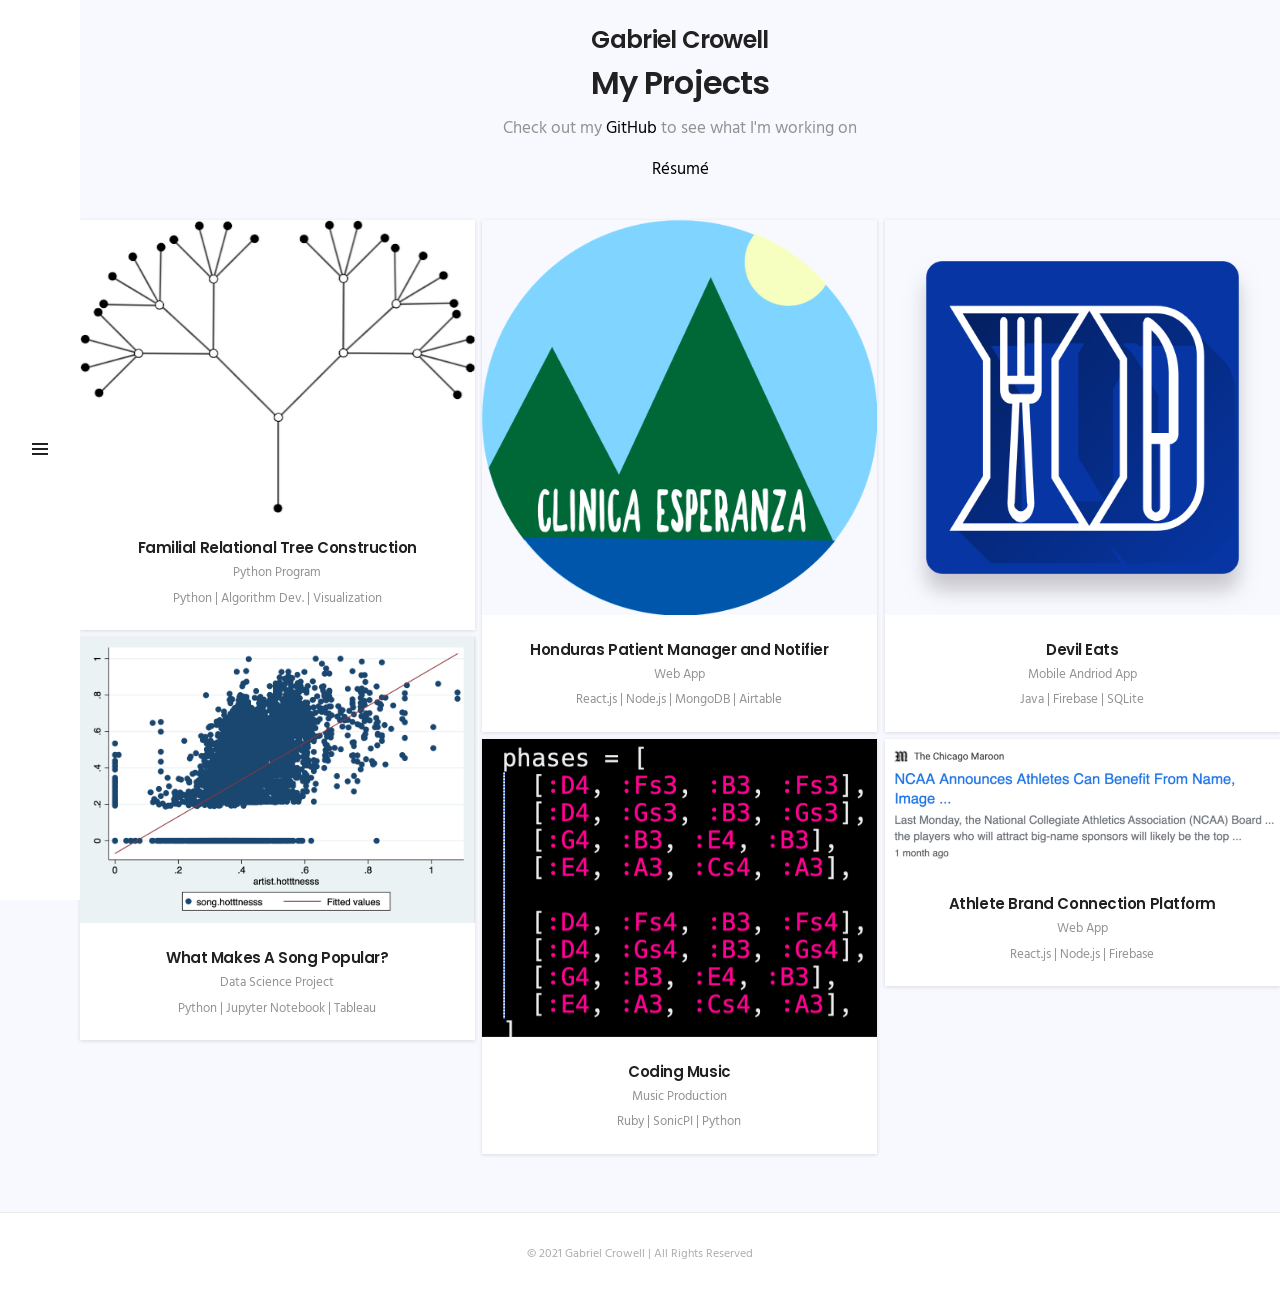
==== commit 100622c9: "updating contact text" ====
--- a/index.html
+++ b/index.html
@@ -220,7 +220,7 @@
             <div class="row">
               <div class="col-sm-12 copyright text-center">
                 <span>
-                  &copy; 2020 Gabriel Crowell | All Rights Reserved
+                  &copy; 2021 Gabriel Crowell | All Rights Reserved
                 </span>
               </div>
             </div>
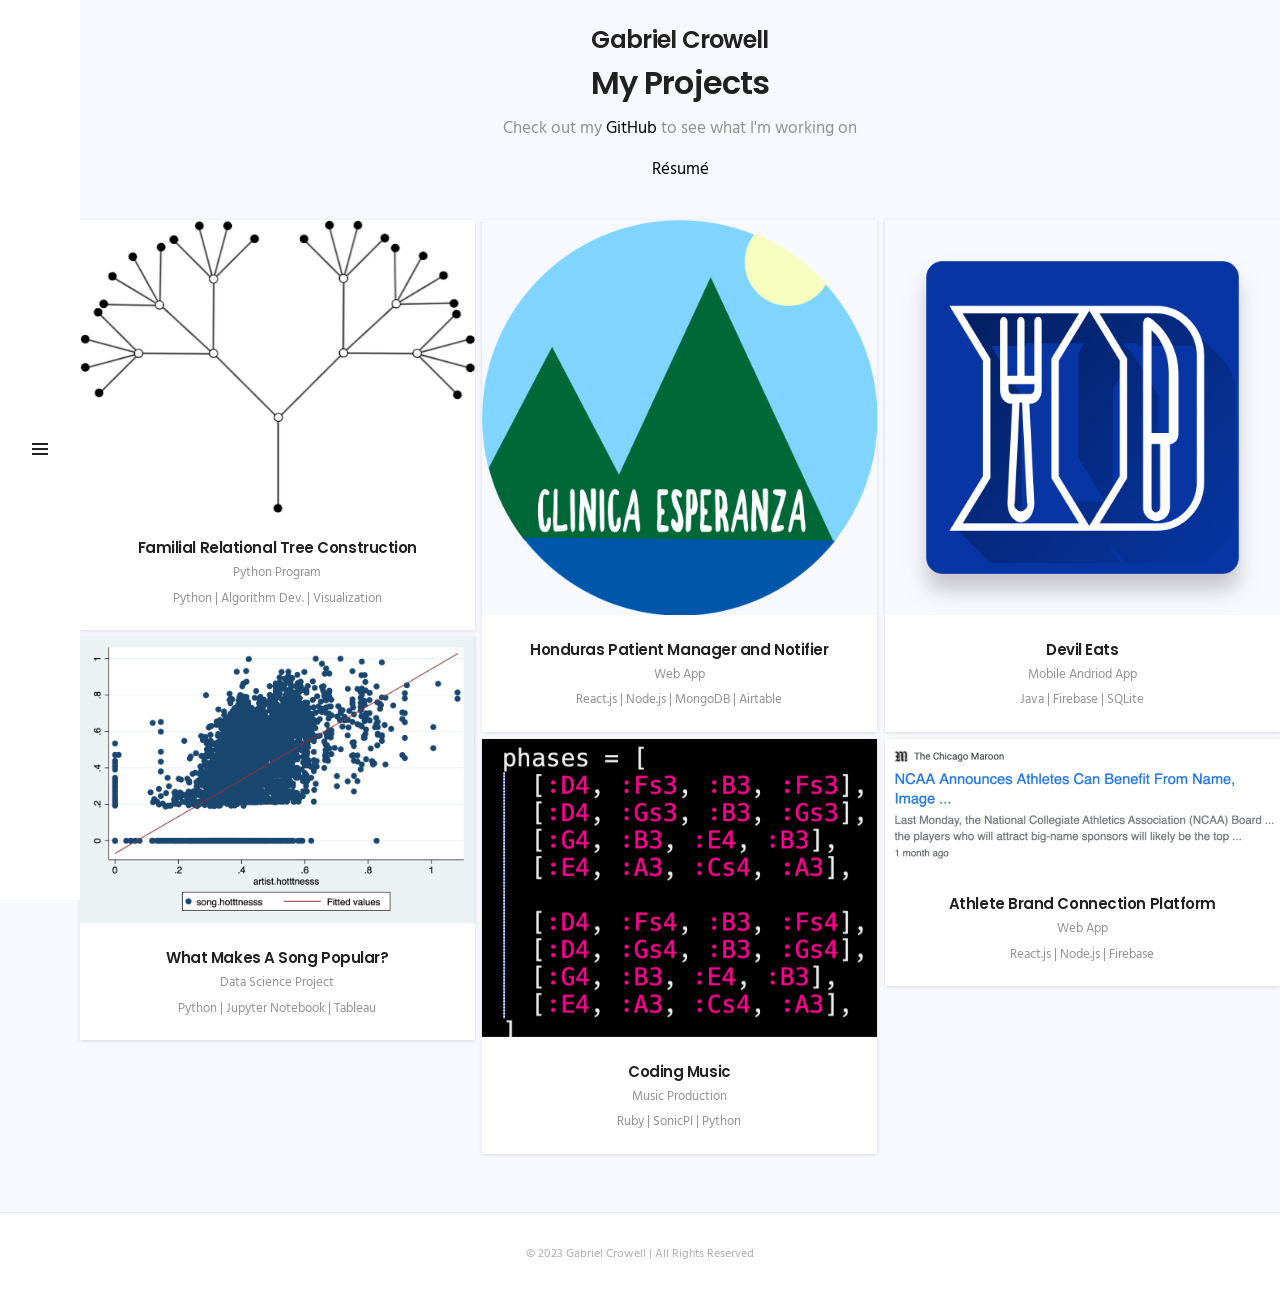
==== commit e19f13ca: "Updating with Osano work exp" ====
--- a/index.html
+++ b/index.html
@@ -126,7 +126,7 @@
             <h3>Gabriel Crowell</h3>
             <h1>My Projects</h1>
             <p>Check out my <a href="https://github.com/MistyLeo12">GitHub</a> to see what I'm working on</p>
-            <p><a href="https://drive.google.com/file/d/1tj1XsY_tsmBIq5OCxQNpNmSW_YYcltOZ/view?usp=sharing">Résumé</a></p>
+            <p><a href="https://drive.google.com/file/d/1tj1XsY_tsmBIq5OCxQNpNmSW_YYcltOZ/">Résumé</a></p>
             <br>
           </center> 
 
@@ -220,7 +220,7 @@
             <div class="row">
               <div class="col-sm-12 copyright text-center">
                 <span>
-                  &copy; 2021 Gabriel Crowell | All Rights Reserved
+                  &copy; 2023 Gabriel Crowell | All Rights Reserved
                 </span>
               </div>
             </div>
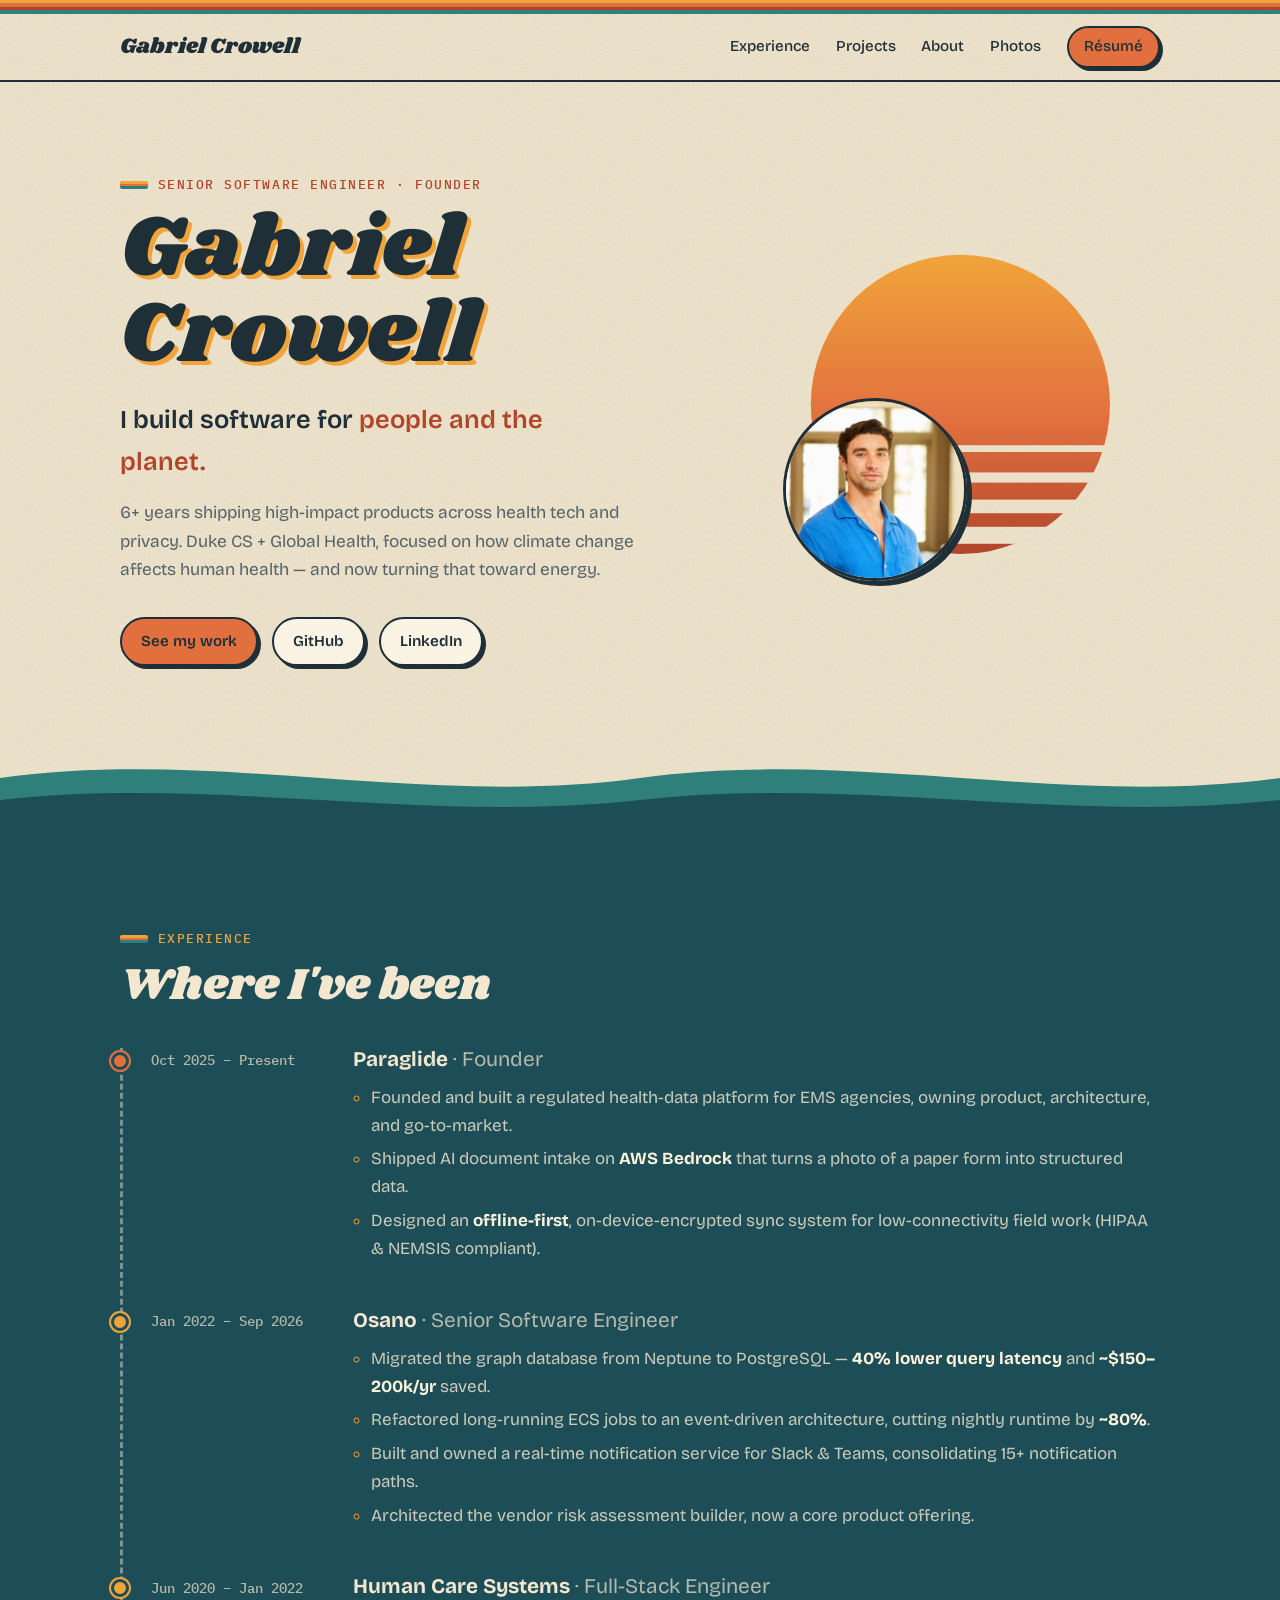
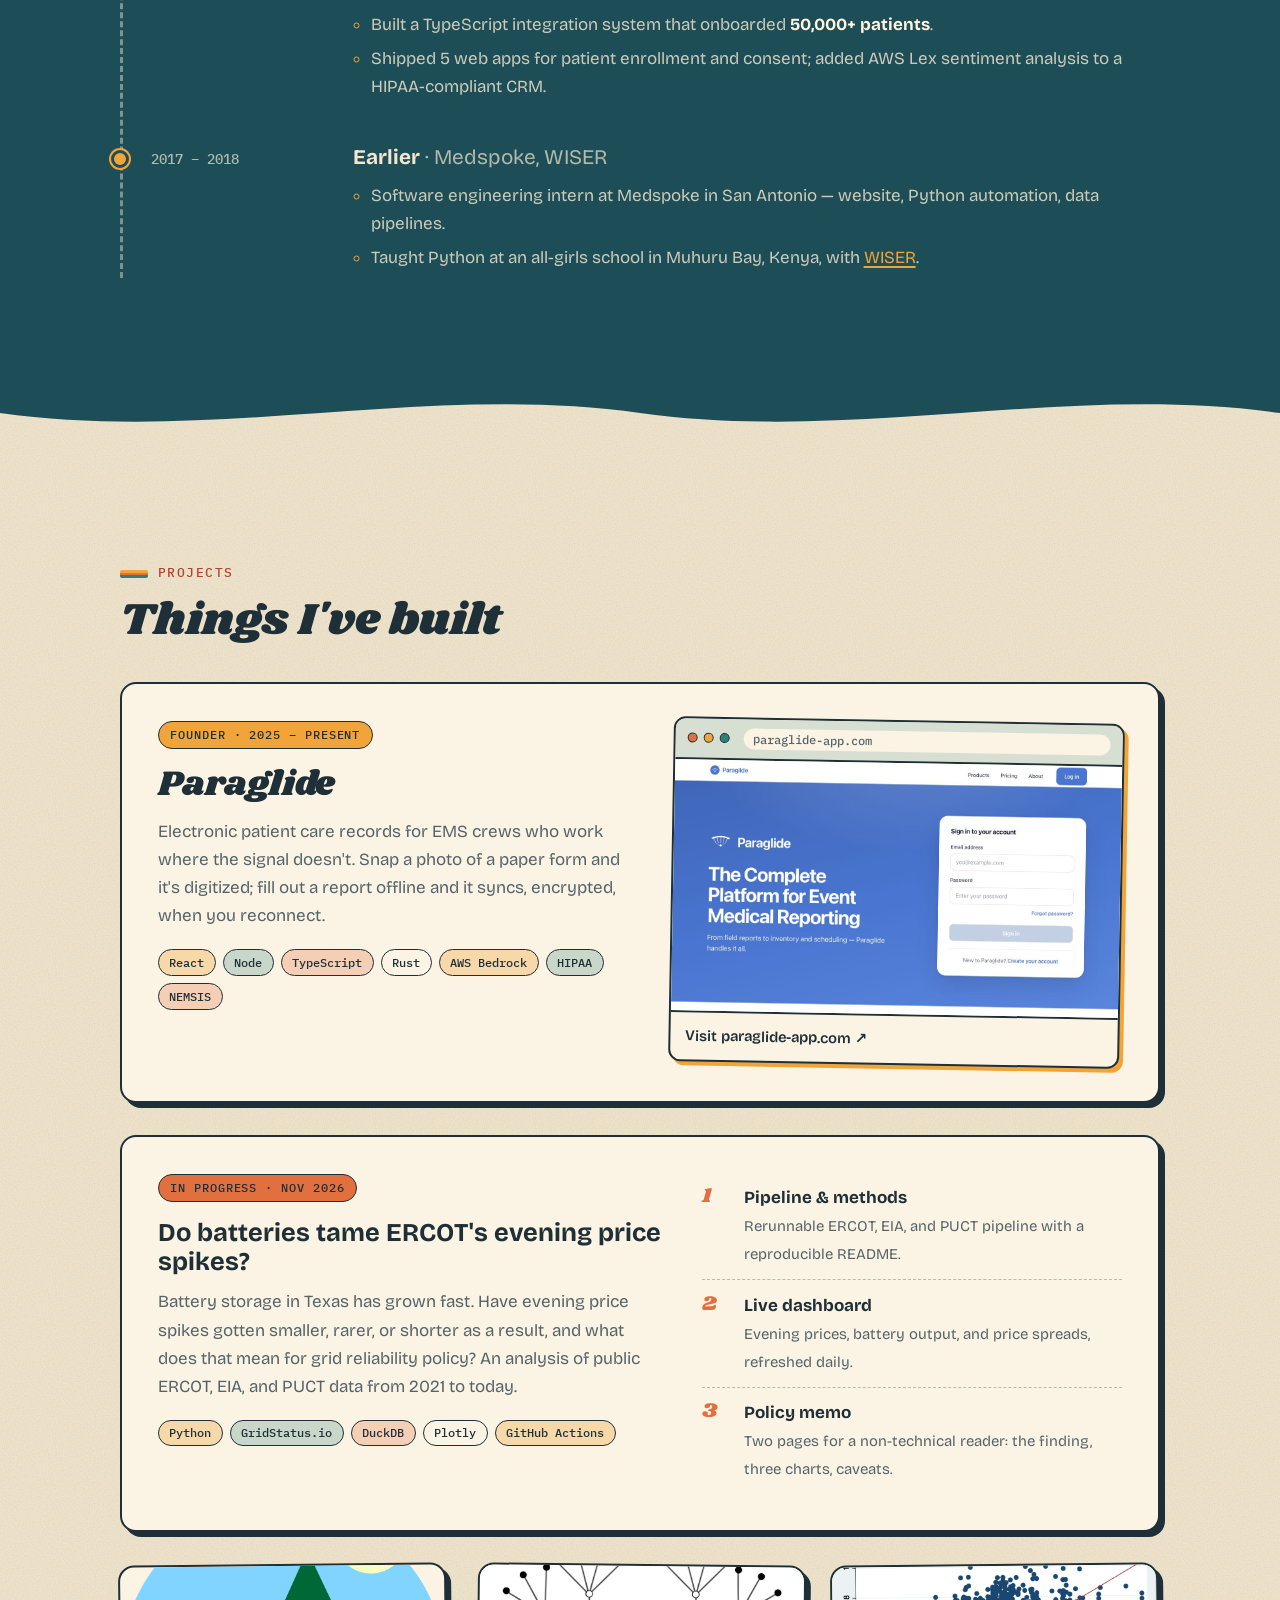
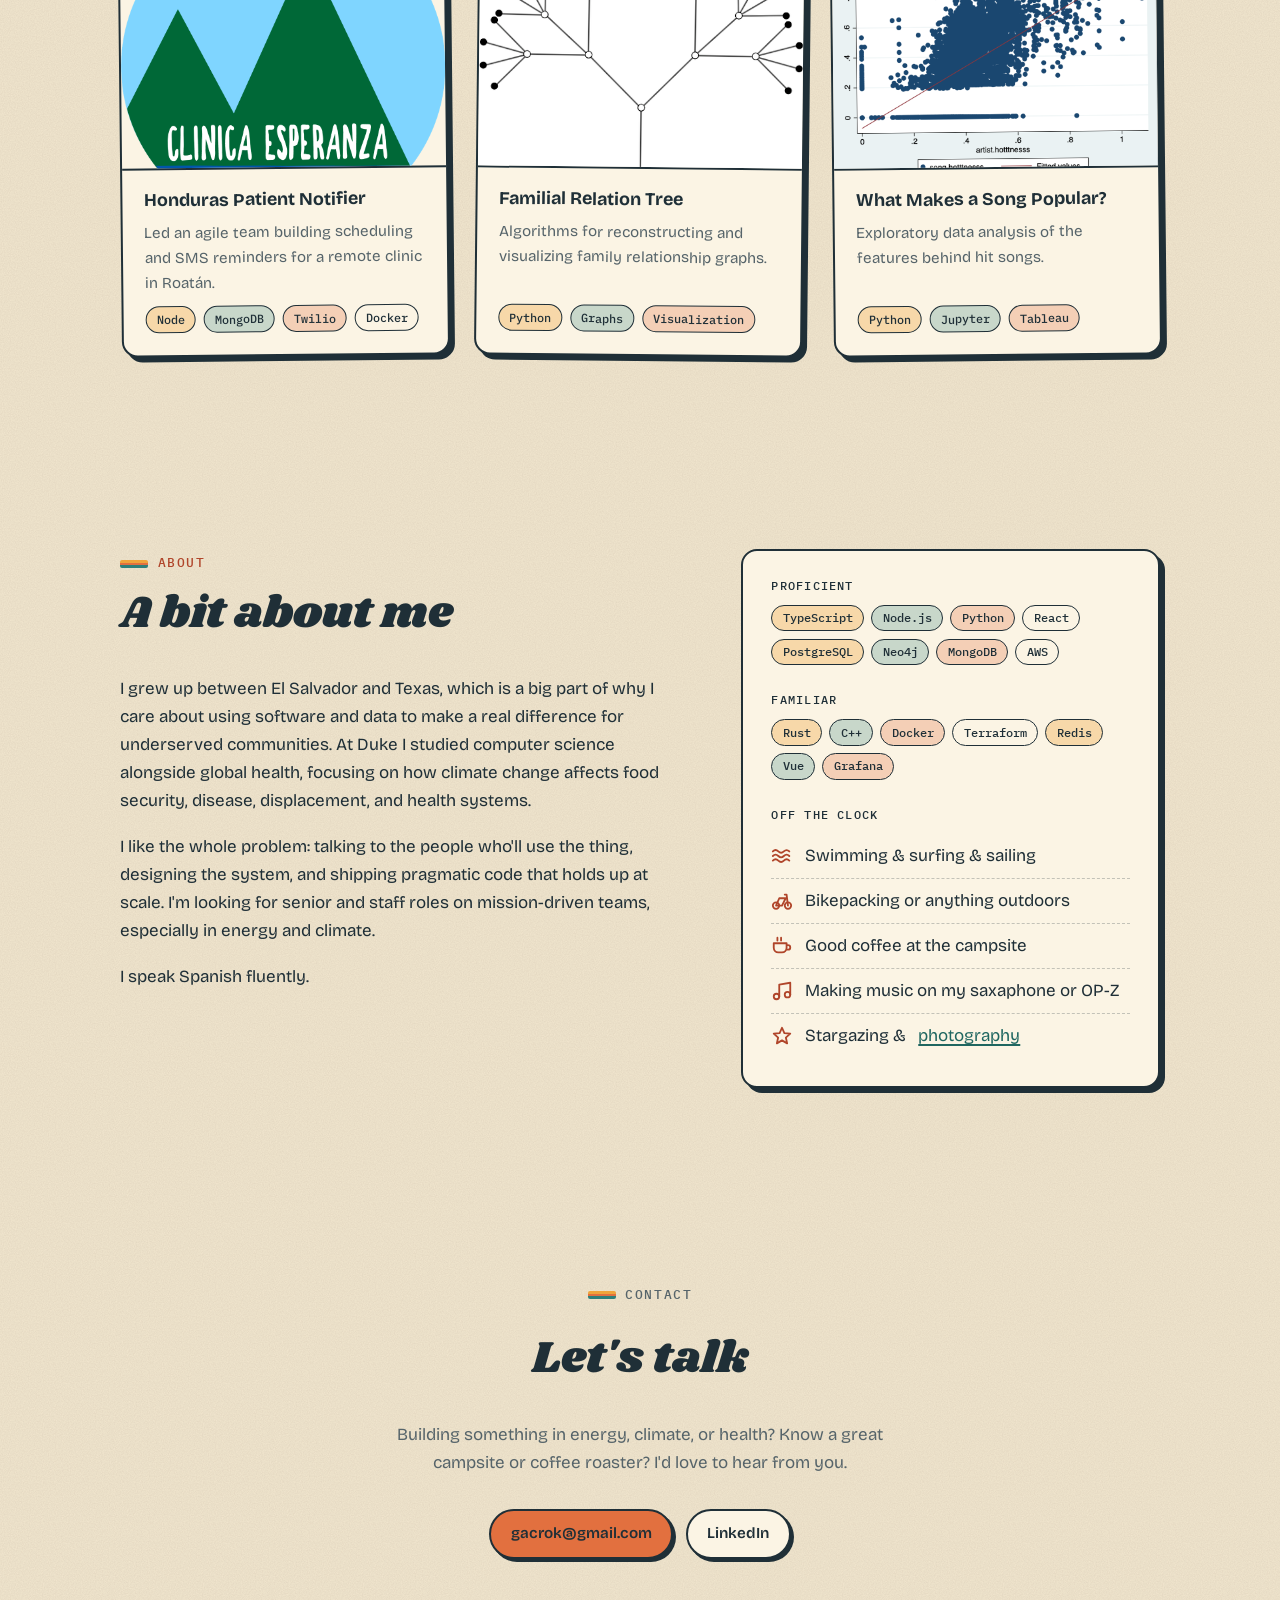
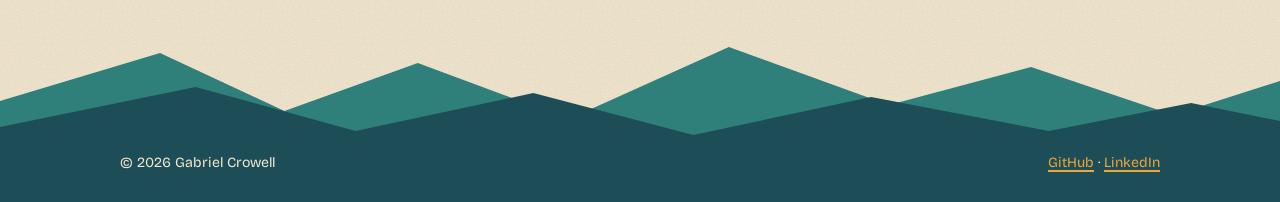
==== commit 825e2e5c: "updating to one pager" ====
--- a/index.html
+++ b/index.html
@@ -1,245 +1,293 @@
 <!DOCTYPE html>
 <html lang="en">
 <head>
-  <title>Gabriel | Home</title>
-
   <meta charset="utf-8">
-  <!--[if IE]><meta http-equiv='X-UA-Compatible' content='IE=edge,chrome=1'><![endif]-->
-  <meta name="viewport" content="width=device-width, initial-scale=1, maximum-scale=1">
-  <meta name="description" content="">
-  
-  <!-- Google Fonts -->
-  <link href='https://fonts.googleapis.com/css?family=Poppins:400,600%7CHind:400,400i,700' rel='stylesheet'>
-
-  <!-- Css -->
-  <link rel="stylesheet" href="css/bootstrap.min.css" />
-  <link rel="stylesheet" href="css/font-icons.css" />
-  <link rel="stylesheet" href="css/sliders.css" />
-  <link rel="stylesheet" href="css/style.css" />
-
-  <!-- Favicons -->
-  <link rel="shortcut icon" href="img/favicon.ico">
-  <link rel="apple-touch-icon" href="img/apple-touch-icon.png">
-  <link rel="apple-touch-icon" sizes="72x72" href="img/apple-touch-icon-72x72.png">
-  <link rel="apple-touch-icon" sizes="114x114" href="img/apple-touch-icon-114x114.png">
-
+  <meta name="viewport" content="width=device-width, initial-scale=1">
+  <title>Gabriel Crowell — Software Engineer</title>
+  <meta name="description" content="Gabriel Crowell is a senior software engineer building mission-driven systems across health tech, privacy, and energy.">
+
+  <meta property="og:title" content="Gabriel Crowell — Software Engineer">
+  <meta property="og:description" content="Senior software engineer building mission-driven systems across health tech, privacy, and energy.">
+  <meta property="og:image" content="https://mistyleo12.github.io/img/prof-480.jpg">
+
+  <link rel="preconnect" href="https://fonts.googleapis.com">
+  <link rel="preconnect" href="https://fonts.gstatic.com" crossorigin>
+  <link href="https://fonts.googleapis.com/css2?family=Bricolage+Grotesque:opsz,wght@12..96,400;12..96,500;12..96,600;12..96,700&family=IBM+Plex+Mono:wght@500&family=Shrikhand&display=swap" rel="stylesheet">
+  <link rel="stylesheet" href="css/site.css">
 </head>
 
-<body class="relative">
-    
-    <style> 
-        .main-wrapper{
-            background-color: ghostwhite;
-        }
-    
-    </style>
-
-  <!-- Preloader -->
-  <div class="loader-mask">
-    <div class="loader"></div>
-  </div>
-  
-  <!-- Navigation -->
-  <header class="nav-type-1">
-    <nav class="navbar">
-      <div class="header-wrap relative">
-
-        <div class="navbar-header">
-          <button type="button" class="navbar-toggle" data-toggle="collapse" data-target="#navbar-collapse">
-            <span class="sr-only">Navigation</span>
-            <span class="icon-bar"></span>
-            <span class="icon-bar"></span>
-            <span class="icon-bar"></span>
-          </button>
-
-          <!-- Logo -->
-          <div class="logo-container">
-            <div class="logo-wrap">
-              <a href="index.html">
-                <img width="250%" src="img/prof.jpg" alt="logo" border-radius: 50%>
-              </a>
-            </div>
-          </div>
-        </div> <!-- end navbar-header -->
-
-        <div class="nav-wrap">
-          <div class="collapse navbar-collapse" id="navbar-collapse">
-            
-            <ul class="nav navbar-nav">
-
-              <li class="nav-item active"><a href="index.html">Home</a></li>
-              <li><a href="about.html">About Me</a></li>
-              <li><a href="https://github.com/MistyLeo12">Code</a></li>
-              <li><a href="photo.html">Photography</a></li>
-              <li class="nav-item"><a>Blog</a></li>
-              <li><a href="contact.html">Contact</a> </li>
-              <li>
-                <!-- Mobile social icons -->
-                <div class="social-icons on-mobile nobase dark clearfix hidden-lg hidden-md">
-                  <a href="https://www.linkedin.com/in/gabriel--crowell"><i class="ui-linkedin"></i></a>
-                  <a href="https://github.com/MistyLeo12"><i class="ui-github-circled"></i></a>  
-                  <a href="https://twitter.com/GabrielCrowe11"><i class="ui-twitter"></i></a>            
-                  
-                </div>
-              </li>
-              
-            </ul>
-          </div>
-        </div> <!-- end nav-wrap -->
-
-        <!-- Social icons -->
-        <div class="social-icons nobase dark clearfix hidden-sm hidden-xs">
-      	  <a href="https://www.linkedin.com/in/gabriel--crowell"><i class="ui-linkedin"></i></a>
-          <a href="https://github.com/MistyLeo12"><i class="ui-github-circled"></i></a>  
-          <a href="https://twitter.com/GabrielCrowe11"><i class="ui-twitter"></i></a>     
-        </div>
-        
-      </div> <!-- end header wrap -->
-
-
-      <!-- Nav trigger -->
-      <div id="nav-trigger">
-        <div id="nav-icon">
-          <div class="nav-icon-inner">
-            <div id="nav-icon-trigger" class="nav-icon-trigger">
-              <span></span>
-              <span></span>
-              <span></span>
-              <span></span>
-            </div>
-          </div>
-        </div>
-      </div> <!-- end nav trigger -->
-
-    </nav> <!-- end navbar -->
-  </header>  
-
-  <main class="main-wrapper oh">
-    <!-- Grid -->
-    <section class="section-wrap pl-80 pt-0 pb-50 ">
-      <div class="container-fluid">
-
-        <div class="row">
-          <center>
-
-            <br>
-            <h3>Gabriel Crowell</h3>
-            <h1>My Projects</h1>
-            <p>Check out my <a href="https://github.com/MistyLeo12">GitHub</a> to see what I'm working on</p>
-            <p><a href="https://drive.google.com/file/d/1tj1XsY_tsmBIq5OCxQNpNmSW_YYcltOZ/">Résumé</a></p>
-            <br>
-          </center> 
-
-   
-            <div id="isotope-grid" class="works-grid with-title grid-3-col small-gutter">
-              <a href="https://github.com/MistyLeo12/Relation-Tree" class="work-item hover-trigger hover-up">
-                <div class="work-container" >
-                  <div class="work-img">
-                    <img src="img/portfolio/tree.png" alt="">
-                  </div>
-                  <div class="work-description">
-                    <h3>Familial Relational Tree Construction</h3>
-                    <span>Python Program<br> Python | Algorithm Dev. | Visualization </span>
-                  </div>                 
-                </div> 
-              </a> <!-- end work-item -->
-
-            <a href="https://github.com/MistyLeo12/WhatsAppSpike" class="work-item hover-trigger hover-up">
-              <div class="work-container">
-                <div class="work-img">
-                  <img src="img/portfolio/clinica.png" alt="" >
-                </div>
-                <div class="work-description">
-                  <h3>Honduras Patient Manager and Notifier</h3>
-                  <span>Web App<br> React.js | Node.js | MongoDB | Airtable</span>
-                </div>                 
-              </div> 
-            </a> <!-- end work-item -->
-              
-              <a href="https://github.com/MistyLeo12/DukeEats" class="work-item hover-trigger hover-up">
-                <div class="work-container">
-                <div class="work-img">
-                  <img src="img/portfolio/duke-eats.png" alt="">              
-                </div>
-                <div class="work-description">
-                  <h3>Devil Eats</h3>
-                  <span>Mobile Andriod App<br> Java | Firebase | SQLite</span>
-                </div>                
-              </div> 
-            </a> <!-- end work-item -->
-
-
-            <a href="https://github.com/MistyLeo12/songAnalysis-" class="work-item hover-trigger hover-up">
-              <div class="work-container">
-                <div class="work-img">
-                  <img src="img/portfolio/song.png" alt="">              
-                </div>
-                <div class="work-description">
-                  <h3>What Makes A Song Popular?</h3>
-                  <span>Data Science Project <br> Python | Jupyter Notebook | Tableau</span>
-                </div>                
-              </div> 
-              </a> <!-- end work-item -->
-
-
-              <a href="https://github.com/MistyLeo12/music" class="work-item hover-trigger hover-up"> 
-                <div class="work-container">
-                  <div class="work-img">
-                    <img src="img/portfolio/music.png" alt="">              
-                  </div>  
-                <div class="work-description">
-                    <h3>Coding Music</h3>
-                    <span>Music Production<br> Ruby | SonicPI | Python </span>
-                  </div>                 
-              </div> 
-              </a> <!-- end work-item -->
-
-              <a href="https://github.com/MistyLeo12/AthleteBrandConnection" class="work-item hover-trigger hover-up"> 
-                <div class="work-container">
-                  <div class="work-img">
-                    <img src="img/portfolio/athelte.png" alt="">              
-                  </div>  
-                <div class="work-description">
-                    <h3>Athlete Brand Connection Platform</h3>
-                    <span>Web App<br> React.js | Node.js | Firebase </span>
-                  </div>                 
-              </div> 
-              </a> <!-- end work-item -->
-              
-          </div>  <!-- end portfolio container -->
-            
-        </div> <!-- end row -->
-
-      </div>
-    </section> <!-- end grid -->
-
-      <!-- Footer -->
-      <footer class="footer">
-        <div class="bottom-footer bg-white">
-          <div class="container">
-            <div class="row">
-              <div class="col-sm-12 copyright text-center">
-                <span>
-                  &copy; 2023 Gabriel Crowell | All Rights Reserved
-                </span>
-              </div>
-            </div>
-          </div>
-        </div>
-      </footer> <!-- end footer -->
-      
-  </main> <!-- end main wrapper -->
-
-
-  
-
-	
-	
-  <!-- jQuery Scripts -->
-  <script type="text/javascript" src="js/jquery.min.js"></script>
-  <script type="text/javascript" src="js/bootstrap.min.js"></script>
-  <script type="text/javascript" src="js/plugins.js"></script>  
-  <script type="text/javascript" src="js/scripts.js"></script>
-    
+<body>
+
+  <div class="stripes" aria-hidden="true"></div>
+  <nav class="nav">
+    <div class="wrap">
+      <a class="nav-name" href="#top">Gabriel Crowell</a>
+      <div class="nav-links">
+        <a href="#experience">Experience</a>
+        <a href="#projects">Projects</a>
+        <a href="#about">About</a>
+        <a href="photo.html">Photos</a>
+        <a class="btn btn-primary" href="Gabriel_Crowell_Resume.pdf">Résumé</a>
+      </div>
+    </div>
+  </nav>
+
+  <main id="top">
+
+    <!-- Hero -->
+    <header class="hero">
+      <div class="wrap">
+        <div>
+          <p class="eyebrow">Senior Software Engineer · Founder</p>
+          <h1>Gabriel Crowell</h1>
+          <p class="tagline">I build software for <mark>people and the planet.</mark></p>
+          <p class="lede">
+            6+ years shipping high-impact products across health tech and privacy. Duke CS + Global Health,
+            focused on how climate change affects human health — and now turning that toward energy.
+          </p>
+          <div class="hero-actions">
+            <a class="btn btn-primary" href="#projects">See my work</a>
+            <a class="btn" href="https://github.com/MistyLeo12">GitHub</a>
+            <a class="btn" href="https://www.linkedin.com/in/gabriel--crowell">LinkedIn</a>
+          </div>
+        </div>
+
+        <div class="hero-art">
+          <svg class="sun" viewBox="0 0 100 100" aria-hidden="true">
+            <defs>
+              <linearGradient id="sunfill" x1="0" y1="0" x2="0" y2="1">
+                <stop offset="0" stop-color="#f0a43a"/>
+                <stop offset="0.55" stop-color="#e2703f"/>
+                <stop offset="1" stop-color="#b0452a"/>
+              </linearGradient>
+              <mask id="sunbands">
+                <rect width="100" height="100" fill="#fff"/>
+                <rect y="58" width="100" height="2" fill="#000"/>
+                <rect y="66" width="100" height="3" fill="#000"/>
+                <rect y="74" width="100" height="4" fill="#000"/>
+                <rect y="82" width="100" height="5" fill="#000"/>
+                <rect y="90" width="100" height="6" fill="#000"/>
+              </mask>
+            </defs>
+            <circle cx="56" cy="46" r="44" fill="url(#sunfill)" mask="url(#sunbands)"/>
+          </svg>
+          <img class="hero-photo" src="img/prof-480.jpg" alt="Gabriel Crowell">
+        </div>
+      </div>
+
+      <svg class="waves" viewBox="0 0 1440 90" preserveAspectRatio="none" aria-hidden="true">
+        <path class="w1" d="M0,40 C240,10 480,70 720,40 C960,10 1200,70 1440,40 L1440,90 L0,90Z"/>
+        <path class="w2" d="M0,62 C240,38 480,86 720,62 C960,38 1200,86 1440,62 L1440,90 L0,90Z"/>
+      </svg>
+    </header>
+
+    <!-- Experience -->
+    <section id="experience">
+      <div class="wrap">
+        <p class="eyebrow">Experience</p>
+        <h2>Where I've been</h2>
+
+        <ol class="jobs">
+          <li class="job">
+            <div class="job-when">Oct 2025 – Present</div>
+            <div>
+              <h3>Paraglide <span>· Founder</span></h3>
+              <ul>
+                <li>Founded and built a regulated health-data platform for EMS agencies, owning product, architecture, and go-to-market.</li>
+                <li>Shipped AI document intake on <strong>AWS Bedrock</strong> that turns a photo of a paper form into structured data.</li>
+                <li>Designed an <strong>offline-first</strong>, on-device-encrypted sync system for low-connectivity field work (HIPAA &amp; NEMSIS compliant).</li>
+              </ul>
+            </div>
+          </li>
+
+          <li class="job">
+            <div class="job-when">Jan 2022 – Sep 2026</div>
+            <div>
+              <h3>Osano <span>· Senior Software Engineer</span></h3>
+              <ul>
+                <li>Migrated the graph database from Neptune to PostgreSQL — <strong>40% lower query latency</strong> and <strong>~$150–200k/yr</strong> saved.</li>
+                <li>Refactored long-running ECS jobs to an event-driven architecture, cutting nightly runtime by <strong>~80%</strong>.</li>
+                <li>Built and owned a real-time notification service for Slack &amp; Teams, consolidating 15+ notification paths.</li>
+                <li>Architected the vendor risk assessment builder, now a core product offering.</li>
+              </ul>
+            </div>
+          </li>
+
+          <li class="job">
+            <div class="job-when">Jun 2020 – Jan 2022</div>
+            <div>
+              <h3>Human Care Systems <span>· Full-Stack Engineer</span></h3>
+              <ul>
+                <li>Built a TypeScript integration system that onboarded <strong>50,000+ patients</strong>.</li>
+                <li>Shipped 5 web apps for patient enrollment and consent; added AWS Lex sentiment analysis to a HIPAA-compliant CRM.</li>
+              </ul>
+            </div>
+          </li>
+
+          <li class="job">
+            <div class="job-when">2017 – 2018</div>
+            <div>
+              <h3>Earlier <span>· Medspoke, WISER</span></h3>
+              <ul>
+                <li>Software engineering intern at Medspoke in San Antonio — website, Python automation, data pipelines.</li>
+                <li>Taught Python at an all-girls school in Muhuru Bay, Kenya, with <a href="https://www.wisergirls.org/">WISER</a>.</li>
+              </ul>
+            </div>
+          </li>
+        </ol>
+      </div>
+    </section>
+
+    <svg class="waves down" viewBox="0 0 1440 90" preserveAspectRatio="none" aria-hidden="true">
+      <path class="w1" d="M0,50 C240,20 480,80 720,50 C960,20 1200,80 1440,50 L1440,90 L0,90Z"/>
+    </svg>
+
+    <!-- Projects -->
+    <section id="projects">
+      <div class="wrap">
+        <p class="eyebrow">Projects</p>
+        <h2>Things I've built</h2>
+
+        <article class="featured postcard">
+          <div>
+            <span class="status">Founder · 2025 – Present</span>
+            <h3>Paraglide</h3>
+            <p>
+              Electronic patient care records for EMS crews who work where the signal doesn't.
+              Snap a photo of a paper form and it's digitized; fill out a report offline and it syncs, encrypted, when you reconnect.
+            </p>
+            <ul class="tags">
+              <li>React</li><li>Node</li><li>TypeScript</li><li>Rust</li><li>AWS Bedrock</li><li>HIPAA</li><li>NEMSIS</li>
+            </ul>
+          </div>
+          <a class="site-preview" href="https://www.paraglide-app.com/" target="_blank" rel="noopener">
+            <div class="site-bar" aria-hidden="true"><i></i><i></i><i></i><span>paraglide-app.com</span></div>
+            <img src="img/portfolio/paraglide.jpg" alt="Paraglide homepage: The Complete Platform for Event Medical Reporting" loading="lazy">
+            <div class="site-cta">Visit paraglide-app.com ↗</div>
+          </a>
+        </article>
+
+        <article class="energy postcard">
+          <div>
+            <span class="status building">In progress · Nov 2026</span>
+            <h3>Do batteries tame ERCOT's evening price spikes?</h3>
+            <p>
+              Battery storage in Texas has grown fast. Have evening price spikes gotten smaller, rarer, or shorter as a result,
+              and what does that mean for grid reliability policy? An analysis of public ERCOT, EIA, and PUCT data from 2021 to today.
+            </p>
+            <ul class="tags">
+              <li>Python</li><li>GridStatus.io</li><li>DuckDB</li><li>Plotly</li><li>GitHub Actions</li>
+            </ul>
+          </div>
+          <ol>
+            <li><div><strong>Pipeline &amp; methods</strong><span>Rerunnable ERCOT, EIA, and PUCT pipeline with a reproducible README.</span></div></li>
+            <li><div><strong>Live dashboard</strong><span>Evening prices, battery output, and price spreads, refreshed daily.</span></div></li>
+            <li><div><strong>Policy memo</strong><span>Two pages for a non-technical reader: the finding, three charts, caveats.</span></div></li>
+          </ol>
+        </article>
+
+        <div class="grid">
+          <a class="card postcard" href="https://github.com/MistyLeo12/WhatsAppSpike">
+            <img src="img/portfolio/clinica.png" alt="" loading="lazy">
+            <div class="card-body">
+              <h3>Honduras Patient Notifier</h3>
+              <p>Led an agile team building scheduling and SMS reminders for a remote clinic in Roatán.</p>
+              <ul class="tags"><li>Node</li><li>MongoDB</li><li>Twilio</li><li>Docker</li></ul>
+            </div>
+          </a>
+
+          <a class="card postcard" href="https://github.com/MistyLeo12/Relation-Tree">
+            <img src="img/portfolio/tree.png" alt="" loading="lazy">
+            <div class="card-body">
+              <h3>Familial Relation Tree</h3>
+              <p>Algorithms for reconstructing and visualizing family relationship graphs.</p>
+              <ul class="tags"><li>Python</li><li>Graphs</li><li>Visualization</li></ul>
+            </div>
+          </a>
+
+          <a class="card postcard" href="https://github.com/MistyLeo12/songAnalysis-">
+            <img src="img/portfolio/song.png" alt="" loading="lazy">
+            <div class="card-body">
+              <h3>What Makes a Song Popular?</h3>
+              <p>Exploratory data analysis of the features behind hit songs.</p>
+              <ul class="tags"><li>Python</li><li>Jupyter</li><li>Tableau</li></ul>
+            </div>
+          </a>
+        </div>
+      </div>
+    </section>
+
+    <!-- About -->
+    <section id="about" class="about">
+      <div class="wrap">
+        <div>
+          <p class="eyebrow">About</p>
+          <h2>A bit about me</h2>
+          <p>
+            I grew up between El Salvador and Texas, which is a big part of why I care about using software and data
+            to make a real difference for underserved communities. At Duke I studied computer science alongside global health,
+            focusing on how climate change affects food security, disease, displacement, and health systems.
+          </p>
+          <p>
+            I like the whole problem: talking to the people who'll use the thing, designing the system, and shipping
+            pragmatic code that holds up at scale. I'm looking for senior and staff roles on mission-driven teams,
+            especially in energy and climate.
+          </p>
+          <p>I speak Spanish fluently.</p>
+        </div>
+
+        <div class="about-side postcard">
+          <div class="skills">
+            <h3>Proficient</h3>
+            <ul class="tags">
+              <li>TypeScript</li><li>Node.js</li><li>Python</li><li>React</li><li>PostgreSQL</li>
+              <li>Neo4j</li><li>MongoDB</li><li>AWS</li>
+            </ul>
+          </div>
+          <div class="skills">
+            <h3>Familiar</h3>
+            <ul class="tags">
+              <li>Rust</li><li>C++</li><li>Docker</li><li>Terraform</li><li>Redis</li><li>Vue</li><li>Grafana</li>
+            </ul>
+          </div>
+          <h3>Off the clock</h3>
+          <ul class="offline">
+            <li><svg viewBox="0 0 24 24" aria-hidden="true"><path d="M2 7c2-2 4-2 6 0s4 2 6 0 4-2 6 0M2 12c2-2 4-2 6 0s4 2 6 0 4-2 6 0M2 17c2-2 4-2 6 0s4 2 6 0 4-2 6 0"/></svg>Swimming &amp; surfing &amp; sailing </li>
+            <li><svg viewBox="0 0 24 24" aria-hidden="true"><circle cx="5.5" cy="17" r="3.5"/><circle cx="18.5" cy="17" r="3.5"/><path d="M15 5h2l1.5 12M5.5 17 9 9h7l-4 8z"/></svg>Bikepacking or anything outdoors</li>
+            <li><svg viewBox="0 0 24 24" aria-hidden="true"><path d="M3 9h14v5a5 5 0 0 1-5 5H8a5 5 0 0 1-5-5zM17 11h1.5a2.5 2.5 0 0 1 0 5H17M7 3v3M11 3v3"/></svg>Good coffee at the campsite</li>
+            <li><svg viewBox="0 0 24 24" aria-hidden="true"><path d="M9 18V5l12-2v13"/><circle cx="6" cy="18" r="3"/><circle cx="18" cy="16" r="3"/></svg>Making music on my saxaphone or OP-Z</li>
+            <li><svg viewBox="0 0 24 24" aria-hidden="true"><path d="M12 3l2.6 5.8 6.4.6-4.8 4.3 1.4 6.3L12 16.8 6.4 20l1.4-6.3L3 9.4l6.4-.6z"/></svg>Stargazing &amp; <a href="photo.html">photography</a></li>
+          </ul>
+        </div>
+      </div>
+    </section>
+
+    <!-- Contact -->
+    <section id="contact" class="contact">
+      <div class="wrap">
+        <p class="eyebrow">Contact</p>
+        <h2>Let's talk</h2>
+        <p>Building something in energy, climate, or health? Know a great campsite or coffee roaster? I'd love to hear from you.</p>
+        <div class="hero-actions">
+          <a class="btn btn-primary" href="mailto:gacrok@gmail.com">gacrok@gmail.com</a>
+          <a class="btn" href="https://www.linkedin.com/in/gabriel--crowell">LinkedIn</a>
+        </div>
+      </div>
+
+      <svg class="mountains" viewBox="0 0 1440 120" preserveAspectRatio="none" aria-hidden="true">
+        <path class="m1" d="M0,120 L0,70 L180,22 L320,80 L470,32 L640,88 L820,16 L1000,74 L1160,36 L1320,84 L1440,50 L1440,120Z"/>
+        <path class="m2" d="M0,120 L0,96 L220,56 L400,100 L600,62 L780,104 L980,66 L1180,100 L1340,72 L1440,90 L1440,120Z"/>
+      </svg>
+    </section>
+
+  </main>
+
+  <footer>
+    <div class="wrap">
+      <span>© 2026 Gabriel Crowell</span>
+      <span><a href="https://github.com/MistyLeo12">GitHub</a> · <a href="https://www.linkedin.com/in/gabriel--crowell">LinkedIn</a></span>
+    </div>
+  </footer>
+
 </body>
 </html>
--- a/css/site.css
+++ b/css/site.css
@@ -0,0 +1,416 @@
+/* ==========================================================================
+   Theme tokens — retro outdoors / surf.
+   Colors, fonts, and the paper texture all live here; swap this block to re-theme.
+   ========================================================================== */
+:root {
+  --paper: #f3e7cf;
+  --surface: #fbf4e4;
+  --ink: #1f2f37;
+  --muted: #56646a;
+  --line: #1f2f37;
+
+  --sun: #f0a43a;       /* mustard */
+  --coral: #e2703f;     /* sunset */
+  --rust: #b0452a;      /* text-safe warm accent */
+  --sea: #2f7f7a;       /* teal */
+  --sea-deep: #1d4e57;
+  --link: #1f6660;
+
+  --font-display: "Shrikhand", "Cooper Black", Georgia, serif;
+  --font-sans: "Bricolage Grotesque", system-ui, -apple-system, "Segoe UI", sans-serif;
+  --font-mono: "IBM Plex Mono", ui-monospace, Menlo, monospace;
+
+  --radius: 16px;
+  --shadow: 5px 5px 0 var(--ink);
+  --max: 1080px;
+
+  --grain: url("data:image/svg+xml,%3Csvg xmlns='http://www.w3.org/2000/svg' width='160' height='160'%3E%3Cfilter id='n'%3E%3CfeTurbulence type='fractalNoise' baseFrequency='.85' numOctaves='3' stitchTiles='stitch'/%3E%3CfeColorMatrix values='0 0 0 0 0 0 0 0 0 0 0 0 0 0 0 0 0 0 .07 0'/%3E%3C/filter%3E%3Crect width='100%25' height='100%25' filter='url(%23n)'/%3E%3C/svg%3E");
+}
+
+@media (prefers-color-scheme: dark) {
+  :root:not([data-theme="light"]) {
+    --paper: #12212a;
+    --surface: #1a2e38;
+    --ink: #f1e6cf;
+    --muted: #a8b4b2;
+    --line: #f1e6cf;
+    --sun: #f4b14f;
+    --coral: #ee8355;
+    --rust: #f09a6c;
+    --sea: #4fb0a8;
+    --sea-deep: #2b6d72;
+    --link: #7fd0c8;
+    --shadow: 5px 5px 0 #071017;
+  }
+}
+
+/* ==========================================================================
+   Base
+   ========================================================================== */
+*, *::before, *::after { box-sizing: border-box; }
+
+html { scroll-behavior: smooth; scroll-padding-top: 80px; }
+
+body {
+  margin: 0;
+  background: var(--paper) var(--grain);
+  color: var(--ink);
+  font: 17px/1.65 var(--font-sans);
+  -webkit-font-smoothing: antialiased;
+  overflow-x: hidden;
+}
+
+a { color: var(--link); text-decoration-thickness: 2px; text-underline-offset: 3px; }
+a:hover { color: var(--rust); }
+
+img { max-width: 100%; display: block; }
+
+h1, h2, h3 { line-height: 1.15; margin: 0; }
+h2 {
+  font-family: var(--font-display);
+  font-weight: 400;
+  font-size: clamp(2rem, 4.5vw, 2.8rem);
+  margin-bottom: 2.25rem;
+}
+
+.wrap { max-width: var(--max); margin: 0 auto; padding: 0 20px; }
+
+section { padding: 96px 0; position: relative; }
+
+/* 70s racing stripes — the recurring motif */
+.stripes {
+  height: 14px;
+  background: linear-gradient(var(--sun) 0 25%, var(--coral) 25% 50%, var(--rust) 50% 75%, var(--sea) 75%);
+}
+
+.eyebrow {
+  display: inline-flex;
+  align-items: center;
+  gap: 0.6rem;
+  font: 500 0.8rem/1 var(--font-mono);
+  letter-spacing: 0.12em;
+  text-transform: uppercase;
+  color: var(--rust);
+  margin: 0 0 0.9rem;
+}
+.eyebrow::before {
+  content: "";
+  width: 28px;
+  height: 8px;
+  background: linear-gradient(var(--sun) 0 33%, var(--coral) 33% 66%, var(--sea) 66%);
+  border-radius: 2px;
+}
+
+/* ==========================================================================
+   Nav
+   ========================================================================== */
+.nav {
+  position: sticky;
+  top: 0;
+  z-index: 10;
+  background: var(--paper) var(--grain);
+  border-bottom: 2px solid var(--line);
+}
+.nav .wrap { display: flex; align-items: center; justify-content: space-between; height: 66px; }
+.nav-name { font-family: var(--font-display); font-size: 1.35rem; color: var(--ink); text-decoration: none; }
+.nav-name:hover { color: var(--coral); }
+.nav-links { display: flex; gap: 1.6rem; align-items: center; }
+.nav-links a { color: var(--ink); text-decoration: none; font-weight: 500; font-size: 0.95rem; }
+.nav-links a:not(.btn):hover { color: var(--rust); text-decoration: underline wavy var(--coral) 1.5px; }
+
+/* ==========================================================================
+   Buttons & tags
+   ========================================================================== */
+.btn {
+  display: inline-flex;
+  align-items: center;
+  gap: 0.4rem;
+  padding: 0.65rem 1.2rem;
+  border-radius: 999px;
+  border: 2px solid var(--line);
+  background: var(--surface);
+  color: var(--ink);
+  text-decoration: none;
+  font-weight: 600;
+  font-size: 0.95rem;
+  box-shadow: 3px 3px 0 var(--ink);
+  transition: transform 0.12s, box-shadow 0.12s;
+}
+.btn:hover { transform: translate(-2px, -2px); box-shadow: 5px 5px 0 var(--ink); color: var(--ink); }
+.btn:active { transform: translate(2px, 2px); box-shadow: 1px 1px 0 var(--ink); }
+.btn-primary { background: var(--coral); color: #1f2f37; }
+.btn-primary:hover { color: #1f2f37; }
+.nav .btn { padding: 0.4rem 0.95rem; }
+
+.tags { display: flex; flex-wrap: wrap; gap: 0.45rem; list-style: none; padding: 0; margin: 0; }
+.tags li {
+  font: 500 0.74rem/1 var(--font-mono);
+  padding: 0.4rem 0.65rem;
+  border-radius: 999px;
+  border: 1.5px solid var(--line);
+  background: var(--surface);
+}
+.tags li:nth-child(4n+1) { background: color-mix(in srgb, var(--sun) 35%, var(--surface)); }
+.tags li:nth-child(4n+2) { background: color-mix(in srgb, var(--sea) 25%, var(--surface)); }
+.tags li:nth-child(4n+3) { background: color-mix(in srgb, var(--coral) 28%, var(--surface)); }
+
+/* ==========================================================================
+   Hero — sunset over the water
+   ========================================================================== */
+.hero { padding: 88px 0 0; overflow: hidden; }
+.hero .wrap {
+  display: grid;
+  grid-template-columns: 1.25fr 1fr;
+  gap: 3rem;
+  align-items: center;
+  padding-bottom: 72px;
+}
+.hero h1 {
+  font-family: var(--font-display);
+  font-weight: 400;
+  font-size: clamp(3rem, 8vw, 5.4rem);
+  line-height: 1;
+  margin-bottom: 1.25rem;
+  color: var(--ink);
+  text-shadow: 4px 4px 0 var(--sun);
+}
+.hero .tagline { font-size: clamp(1.3rem, 2.4vw, 1.6rem); font-weight: 600; margin: 0 0 1rem; max-width: 30rem; }
+.hero .tagline mark { background: none; color: var(--rust); }
+.hero p.lede { font-size: 1.08rem; color: var(--muted); max-width: 34rem; margin: 0 0 2rem; }
+.hero-actions { display: flex; flex-wrap: wrap; gap: 0.85rem; }
+
+.hero-art { position: relative; justify-self: center; width: min(340px, 100%); aspect-ratio: 1; }
+.hero-art .sun { position: absolute; inset: 0; width: 100%; height: 100%; }
+.hero-photo {
+  position: absolute;
+  width: 54%;
+  aspect-ratio: 1;
+  left: 4%;
+  bottom: 2%;
+  border-radius: 50%;
+  object-fit: cover;
+  border: 3px solid var(--line);
+  box-shadow: var(--shadow);
+}
+
+.waves { display: block; width: 100%; height: 90px; }
+.waves .w1 { fill: var(--sea); }
+.waves .w2 { fill: var(--sea-deep); }
+
+/* ==========================================================================
+   Experience — a trail log
+   ========================================================================== */
+#experience { background: var(--sea-deep); color: #f3e7cf; }
+#experience h2 { color: #f3e7cf; }
+#experience .eyebrow { color: var(--sun); }
+#experience a { color: var(--sun); }
+
+.jobs { list-style: none; margin: 0; padding: 0 0 0 28px; border-left: 3px dashed color-mix(in srgb, #f3e7cf 45%, transparent); }
+.job { position: relative; display: grid; grid-template-columns: 170px 1fr; gap: 2rem; padding: 0 0 2.5rem; }
+.job:last-child { padding-bottom: 0; }
+.job::before {
+  content: "";
+  position: absolute;
+  left: -40px;
+  top: 4px;
+  width: 18px;
+  height: 18px;
+  border-radius: 50%;
+  background: var(--sun);
+  border: 3px solid var(--sea-deep);
+  box-shadow: 0 0 0 2px var(--sun);
+}
+.job:first-child::before { background: var(--coral); box-shadow: 0 0 0 2px var(--coral); }
+.job-when { font: 500 0.85rem/1.5 var(--font-mono); color: color-mix(in srgb, #f3e7cf 70%, transparent); padding-top: 0.15rem; }
+.job h3 { font-size: 1.3rem; font-weight: 700; }
+.job h3 span { font-weight: 400; color: color-mix(in srgb, #f3e7cf 70%, transparent); }
+.job ul { margin: 0.75rem 0 0; padding-left: 1.1rem; color: color-mix(in srgb, #f3e7cf 82%, transparent); }
+.job li { margin-bottom: 0.35rem; }
+.job li::marker { color: var(--sun); }
+.job li strong { color: #fff4dc; font-weight: 700; }
+
+.waves.down { transform: scaleY(-1); margin-top: -1px; }
+.waves.down .w1 { fill: var(--sea-deep); }
+.waves.down .w2 { fill: var(--sea); }
+
+/* ==========================================================================
+   Projects — postcards
+   ========================================================================== */
+.postcard {
+  background: var(--surface);
+  border: 2px solid var(--line);
+  border-radius: var(--radius);
+  box-shadow: var(--shadow);
+}
+
+.featured {
+  display: grid;
+  grid-template-columns: 1.05fr 1fr;
+  gap: 2.5rem;
+  padding: 2.25rem;
+  margin-bottom: 2rem;
+}
+.featured h3 { font-family: var(--font-display); font-weight: 400; font-size: 2.2rem; margin-bottom: 0.8rem; }
+.featured p { color: var(--muted); margin: 0 0 1.2rem; }
+.featured .links { display: flex; flex-wrap: wrap; gap: 0.75rem; margin-top: 1.5rem; }
+
+/* Link preview styled as a little browser window */
+.site-preview {
+  align-self: center;
+  display: block;
+  border: 2px solid var(--line);
+  border-radius: 12px;
+  overflow: hidden;
+  background: var(--surface);
+  color: var(--ink);
+  text-decoration: none;
+  box-shadow: 4px 4px 0 var(--sun);
+  transform: rotate(1deg);
+  transition: transform 0.15s, box-shadow 0.15s;
+}
+.site-preview:hover { transform: translate(-3px, -3px) rotate(0); box-shadow: 7px 7px 0 var(--sun); color: var(--ink); }
+.site-bar {
+  display: flex;
+  align-items: center;
+  gap: 6px;
+  padding: 0.55rem 0.75rem;
+  border-bottom: 2px solid var(--line);
+  background: color-mix(in srgb, var(--sea) 18%, var(--surface));
+}
+.site-bar i { width: 10px; height: 10px; border-radius: 50%; border: 1.5px solid var(--line); background: var(--coral); }
+.site-bar i:nth-child(2) { background: var(--sun); }
+.site-bar i:nth-child(3) { background: var(--sea); }
+.site-bar span {
+  flex: 1;
+  margin-left: 0.5rem;
+  padding: 0.2rem 0.6rem;
+  border-radius: 999px;
+  background: var(--surface);
+  font: 500 0.75rem var(--font-mono);
+  color: var(--muted);
+}
+.site-preview img { width: 100%; aspect-ratio: 16 / 9; object-fit: cover; object-position: top; }
+.site-cta {
+  padding: 0.7rem 0.9rem;
+  border-top: 2px solid var(--line);
+  font-weight: 600;
+  font-size: 0.92rem;
+}
+.site-preview:hover .site-cta { color: var(--rust); }
+
+.status {
+  display: inline-block;
+  font: 500 0.72rem/1 var(--font-mono);
+  text-transform: uppercase;
+  letter-spacing: 0.08em;
+  padding: 0.45rem 0.7rem;
+  border-radius: 999px;
+  border: 1.5px solid var(--line);
+  background: var(--sun);
+  color: #1f2f37;
+  margin-bottom: 1rem;
+}
+.status.building { background: var(--coral); }
+
+.energy {
+  display: grid;
+  grid-template-columns: 1.2fr 1fr;
+  gap: 2.5rem;
+  padding: 2.25rem;
+  margin-bottom: 2rem;
+}
+.energy h3 { font-size: 1.6rem; font-weight: 700; margin-bottom: 0.75rem; }
+.energy p { color: var(--muted); margin: 0 0 1.2rem; }
+.energy ol { margin: 0; padding: 0; list-style: none; counter-reset: d; }
+.energy ol li {
+  counter-increment: d;
+  display: grid;
+  grid-template-columns: 2rem 1fr;
+  gap: 0.6rem;
+  padding: 0.7rem 0;
+  border-bottom: 1.5px dashed color-mix(in srgb, var(--ink) 30%, transparent);
+}
+.energy ol li:last-child { border-bottom: 0; }
+.energy ol li::before {
+  content: counter(d);
+  font-family: var(--font-display);
+  font-size: 1.3rem;
+  line-height: 1.2;
+  color: var(--coral);
+}
+.energy ol strong { display: block; }
+.energy ol span { color: var(--muted); font-size: 0.93rem; }
+
+.grid { display: grid; grid-template-columns: repeat(3, 1fr); gap: 1.75rem; }
+.card {
+  display: flex;
+  flex-direction: column;
+  overflow: hidden;
+  color: var(--ink);
+  text-decoration: none;
+  transition: transform 0.15s, box-shadow 0.15s;
+}
+.grid .card:nth-child(odd) { transform: rotate(-0.6deg); }
+.grid .card:nth-child(even) { transform: rotate(0.6deg); }
+.grid a.card:hover { transform: translate(-3px, -3px) rotate(0); box-shadow: 8px 8px 0 var(--ink); color: var(--ink); }
+.card img { aspect-ratio: 16 / 10; object-fit: cover; width: 100%; border-bottom: 2px solid var(--line); }
+.card-body { padding: 1.25rem 1.35rem 1.4rem; display: flex; flex-direction: column; gap: 0.65rem; flex: 1; }
+.card h3 { font-size: 1.12rem; font-weight: 700; }
+.card p { margin: 0; color: var(--muted); font-size: 0.95rem; flex: 1; }
+
+/* ==========================================================================
+   About
+   ========================================================================== */
+.about .wrap { display: grid; grid-template-columns: 1.35fr 1fr; gap: 3.5rem; align-items: start; }
+.about p { margin: 0 0 1.1rem; }
+.about h3 { font: 500 0.78rem/1 var(--font-mono); letter-spacing: 0.1em; text-transform: uppercase; margin: 0 0 0.85rem; }
+.about-side { padding: 1.75rem; }
+.skills { margin-bottom: 1.75rem; }
+.offline { list-style: none; padding: 0; margin: 0; }
+.offline li { display: flex; gap: 0.75rem; align-items: center; padding: 0.5rem 0; border-bottom: 1.5px dashed color-mix(in srgb, var(--ink) 25%, transparent); }
+.offline li:last-child { border-bottom: 0; }
+.offline svg { flex: none; width: 22px; height: 22px; stroke: var(--rust); fill: none; stroke-width: 2; stroke-linecap: round; stroke-linejoin: round; }
+
+/* ==========================================================================
+   Contact / footer
+   ========================================================================== */
+.contact { text-align: center; padding-bottom: 0; }
+.contact p { color: var(--muted); max-width: 32rem; margin: 0 auto 2rem; }
+.contact .hero-actions { justify-content: center; }
+
+.mountains { display: block; width: 100%; height: 120px; margin-top: 72px; }
+.mountains .m1 { fill: var(--sea); }
+.mountains .m2 { fill: var(--sea-deep); }
+
+footer { background: var(--sea-deep); color: #f3e7cf; padding: 0 0 1.75rem; font-size: 0.88rem; }
+footer .wrap { display: flex; justify-content: space-between; flex-wrap: wrap; gap: 1rem; }
+footer a { color: var(--sun); }
+
+/* ==========================================================================
+   Responsive
+   ========================================================================== */
+@media (max-width: 860px) {
+  .grid { grid-template-columns: 1fr 1fr; }
+  .featured, .energy, .about .wrap { grid-template-columns: 1fr; }
+  .hero .wrap { grid-template-columns: 1fr; }
+  .hero-art { width: min(280px, 80%); }
+}
+
+@media (max-width: 640px) {
+  section { padding: 68px 0; }
+  .wrap { padding: 0 16px; }
+  .nav-links a:not(.btn) { display: none; }
+  .hero { padding-top: 48px; }
+  .hero .wrap { padding-bottom: 48px; }
+  .job { grid-template-columns: 1fr; gap: 0.25rem; }
+  .grid { grid-template-columns: 1fr; }
+  .featured, .energy { padding: 1.4rem; }
+  .featured h3 { font-size: 1.8rem; }
+  .waves { height: 56px; }
+  .mountains { height: 80px; }
+}
+
+@media (prefers-reduced-motion: reduce) {
+  html { scroll-behavior: auto; }
+  * { transition: none !important; }
+}
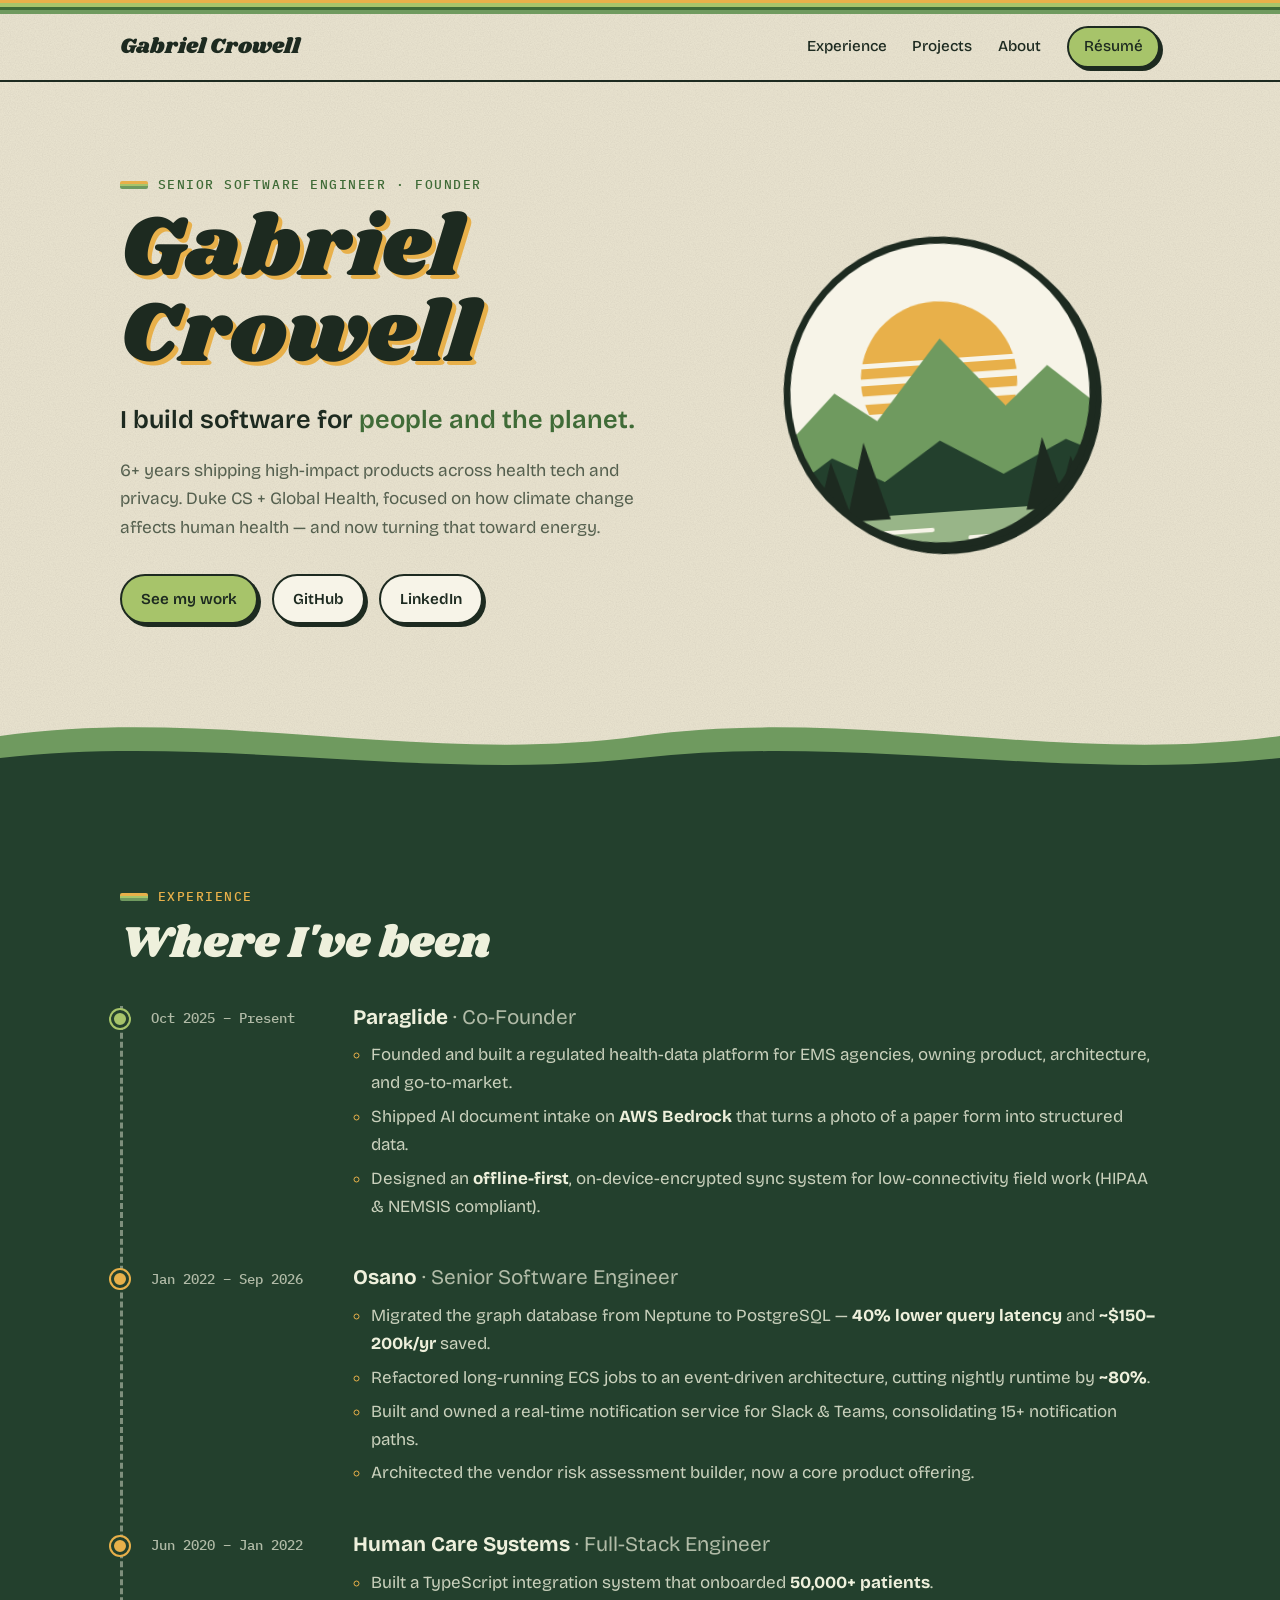
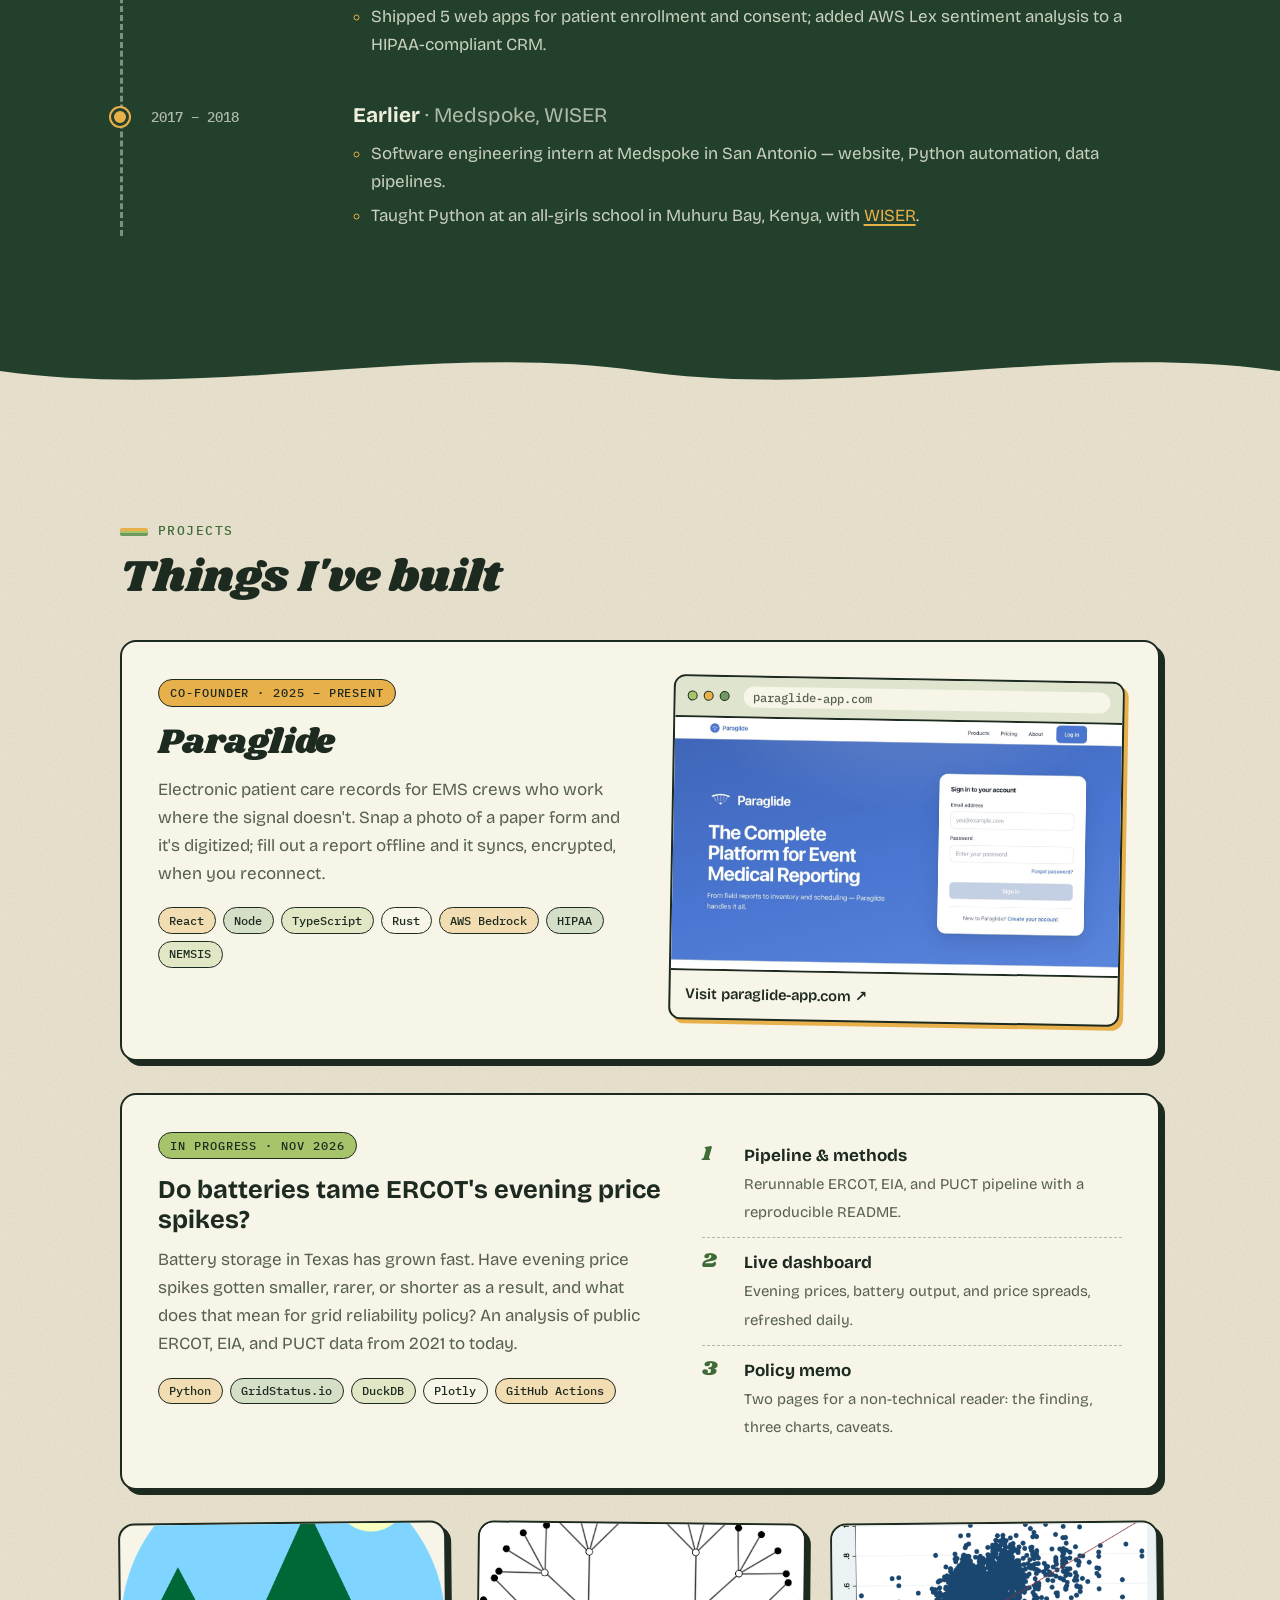
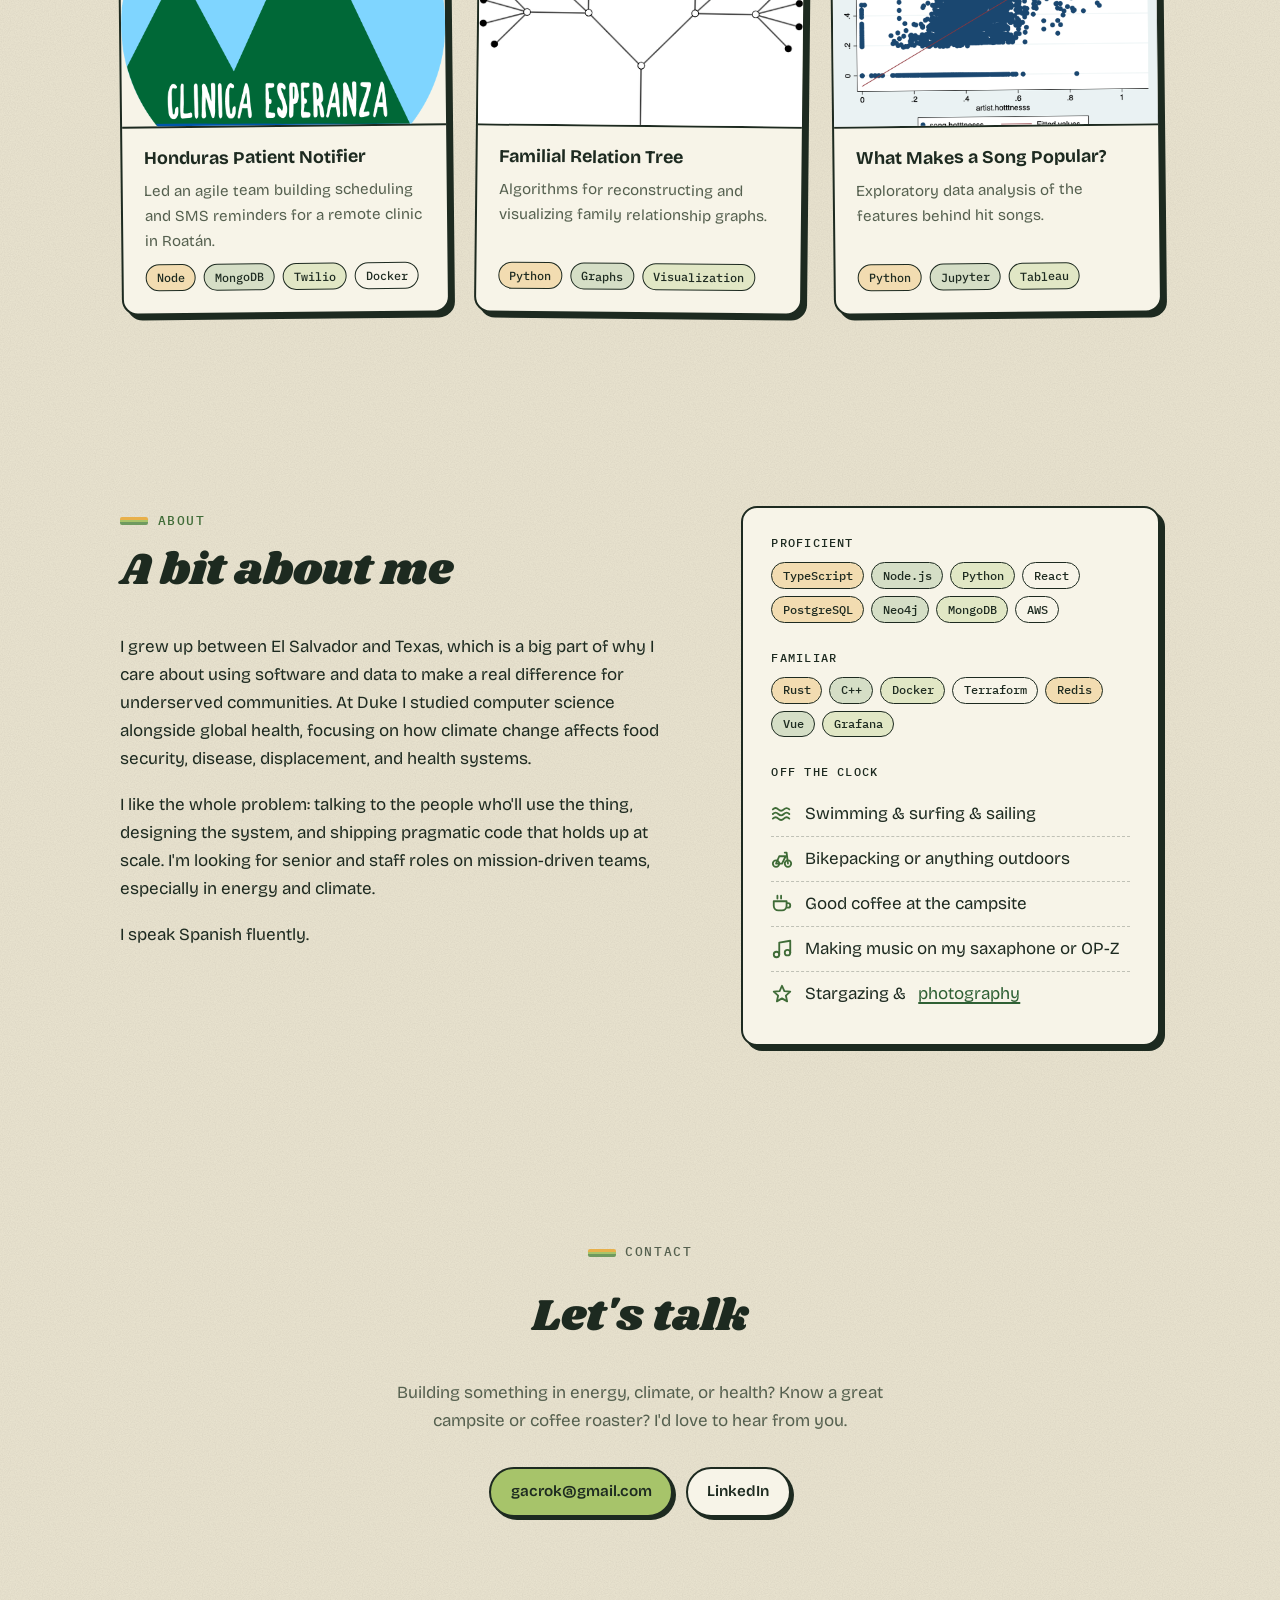
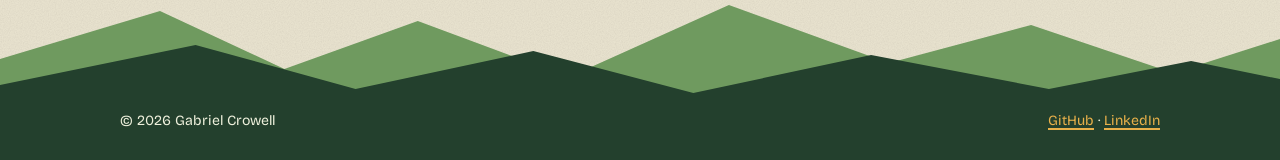
==== commit 08afbcfe: "updating to green palet -- todo change pictures" ====
--- a/index.html
+++ b/index.html
@@ -1,5 +1,5 @@
 <!DOCTYPE html>
-<html lang="en">
+<html lang="en" data-palette="forest">
 <head>
   <meta charset="utf-8">
   <meta name="viewport" content="width=device-width, initial-scale=1">
@@ -8,7 +8,6 @@
 
   <meta property="og:title" content="Gabriel Crowell — Software Engineer">
   <meta property="og:description" content="Senior software engineer building mission-driven systems across health tech, privacy, and energy.">
-  <meta property="og:image" content="https://mistyleo12.github.io/img/prof-480.jpg">
 
   <link rel="preconnect" href="https://fonts.googleapis.com">
   <link rel="preconnect" href="https://fonts.gstatic.com" crossorigin>
@@ -26,7 +25,6 @@
         <a href="#experience">Experience</a>
         <a href="#projects">Projects</a>
         <a href="#about">About</a>
-        <a href="photo.html">Photos</a>
         <a class="btn btn-primary" href="Gabriel_Crowell_Resume.pdf">Résumé</a>
       </div>
     </div>
@@ -53,25 +51,28 @@
         </div>
 
         <div class="hero-art">
-          <svg class="sun" viewBox="0 0 100 100" aria-hidden="true">
+          <svg class="patch" viewBox="0 0 200 200" aria-hidden="true">
             <defs>
-              <linearGradient id="sunfill" x1="0" y1="0" x2="0" y2="1">
-                <stop offset="0" stop-color="#f0a43a"/>
-                <stop offset="0.55" stop-color="#e2703f"/>
-                <stop offset="1" stop-color="#b0452a"/>
-              </linearGradient>
+              <clipPath id="patch-clip"><circle cx="100" cy="100" r="90"/></clipPath>
               <mask id="sunbands">
-                <rect width="100" height="100" fill="#fff"/>
-                <rect y="58" width="100" height="2" fill="#000"/>
-                <rect y="66" width="100" height="3" fill="#000"/>
-                <rect y="74" width="100" height="4" fill="#000"/>
-                <rect y="82" width="100" height="5" fill="#000"/>
-                <rect y="90" width="100" height="6" fill="#000"/>
+                <rect width="200" height="200" fill="#fff"/>
+                <rect y="80" width="200" height="3" fill="#000"/>
+                <rect y="89" width="200" height="4" fill="#000"/>
+                <rect y="99" width="200" height="5" fill="#000"/>
+                <rect y="110" width="200" height="6" fill="#000"/>
               </mask>
             </defs>
-            <circle cx="56" cy="46" r="44" fill="url(#sunfill)" mask="url(#sunbands)"/>
+            <g clip-path="url(#patch-clip)">
+              <rect class="sky" width="200" height="200"/>
+              <circle class="sun" cx="100" cy="92" r="46" mask="url(#sunbands)"/>
+              <path class="ridge-back" d="M0,132 L38,96 L62,114 L102,68 L138,110 L164,88 L200,120 L200,200 L0,200Z"/>
+              <path class="ridge-front" d="M0,156 L34,134 L64,150 L98,128 L134,150 L172,132 L200,146 L200,200 L0,200Z"/>
+              <rect class="lake" y="170" width="200" height="30"/>
+              <path class="ripple" d="M62,180 h28 M112,186 h36 M44,192 h22 M120,194 h16"/>
+              <path class="pines" d="M22,172 l11,-36 l11,36z M40,172 l13,-46 l13,46z M146,172 l12,-42 l12,42z M164,172 l10,-30 l10,30z"/>
+            </g>
+            <circle class="rim" cx="100" cy="100" r="90"/>
           </svg>
-          <img class="hero-photo" src="img/prof-480.jpg" alt="Gabriel Crowell">
         </div>
       </div>
 
@@ -91,7 +92,7 @@
           <li class="job">
             <div class="job-when">Oct 2025 – Present</div>
             <div>
-              <h3>Paraglide <span>· Founder</span></h3>
+              <h3>Paraglide <span>· Co-Founder</span></h3>
               <ul>
                 <li>Founded and built a regulated health-data platform for EMS agencies, owning product, architecture, and go-to-market.</li>
                 <li>Shipped AI document intake on <strong>AWS Bedrock</strong> that turns a photo of a paper form into structured data.</li>
@@ -150,7 +151,7 @@
 
         <article class="featured postcard">
           <div>
-            <span class="status">Founder · 2025 – Present</span>
+            <span class="status">Co-Founder · 2025 – Present</span>
             <h3>Paraglide</h3>
             <p>
               Electronic patient care records for EMS crews who work where the signal doesn't.
--- a/css/site.css
+++ b/css/site.css
@@ -1,9 +1,12 @@
 /* ==========================================================================
    Theme tokens — retro outdoors / surf.
    Colors, fonts, and the paper texture all live here; swap this block to re-theme.
+   Set data-palette="forest" on <html> for the green palette (defined below).
    ========================================================================== */
 :root {
   --paper: #f3e7cf;
+  --band-text: #f3e7cf;   /* text on the dark Experience band and footer */
+  --on-accent: #1f2f37;   /* text on filled buttons and status chips */
   --surface: #fbf4e4;
   --ink: #1f2f37;
   --muted: #56646a;
@@ -44,6 +47,41 @@
   }
 }
 
+/* Forest palette: pine, moss, and lichen with a campfire-gold sun.
+   Token names stay the same so every component picks it up. */
+:root[data-palette="forest"] {
+  --paper: #ece6d2;
+  --band-text: #eef0dc;
+  --on-accent: #1d2a20;
+  --surface: #f7f4e8;
+  --ink: #1d2a20;
+  --muted: #55604f;
+  --line: #1d2a20;
+  --sun: #e8b04a;       /* campfire gold */
+  --coral: #a7c46a;     /* lichen: primary buttons */
+  --rust: #3f6b37;      /* moss: eyebrows, text accents */
+  --sea: #6f9a5f;       /* sage: back ridges, water */
+  --sea-deep: #23402d;  /* pine: Experience band, footer */
+  --link: #2f6034;
+}
+
+@media (prefers-color-scheme: dark) {
+  :root[data-palette="forest"]:not([data-theme="light"]) {
+    --paper: #121a14;
+    --surface: #1a251c;
+    --ink: #e9e8d6;
+    --muted: #a2ad99;
+    --line: #e9e8d6;
+    --sun: #f0c25e;
+    --coral: #b6d27c;
+    --rust: #a9d08a;
+    --sea: #5f8f55;
+    --sea-deep: #22402b;
+    --link: #b9dd94;
+    --shadow: 5px 5px 0 #060a07;
+  }
+}
+
 /* ==========================================================================
    Base
    ========================================================================== */
@@ -138,8 +176,8 @@
 }
 .btn:hover { transform: translate(-2px, -2px); box-shadow: 5px 5px 0 var(--ink); color: var(--ink); }
 .btn:active { transform: translate(2px, 2px); box-shadow: 1px 1px 0 var(--ink); }
-.btn-primary { background: var(--coral); color: #1f2f37; }
-.btn-primary:hover { color: #1f2f37; }
+.btn-primary { background: var(--coral); color: var(--on-accent); }
+.btn-primary:hover { color: var(--on-accent); }
 .nav .btn { padding: 0.4rem 0.95rem; }
 
 .tags { display: flex; flex-wrap: wrap; gap: 0.45rem; list-style: none; padding: 0; margin: 0; }
@@ -174,24 +212,23 @@
   color: var(--ink);
   text-shadow: 4px 4px 0 var(--sun);
 }
-.hero .tagline { font-size: clamp(1.3rem, 2.4vw, 1.6rem); font-weight: 600; margin: 0 0 1rem; max-width: 30rem; }
+.hero .tagline { font-size: clamp(1.3rem, 2.4vw, 1.6rem); font-weight: 600; margin: 0 0 1rem; max-width: 34rem; text-wrap: balance; }
 .hero .tagline mark { background: none; color: var(--rust); }
 .hero p.lede { font-size: 1.08rem; color: var(--muted); max-width: 34rem; margin: 0 0 2rem; }
 .hero-actions { display: flex; flex-wrap: wrap; gap: 0.85rem; }
 
 .hero-art { position: relative; justify-self: center; width: min(340px, 100%); aspect-ratio: 1; }
-.hero-art .sun { position: absolute; inset: 0; width: 100%; height: 100%; }
-.hero-photo {
-  position: absolute;
-  width: 54%;
-  aspect-ratio: 1;
-  left: 4%;
-  bottom: 2%;
-  border-radius: 50%;
-  object-fit: cover;
-  border: 3px solid var(--line);
-  box-shadow: var(--shadow);
-}
+
+/* Park-patch illustration: every fill comes from the palette tokens */
+.patch { width: 100%; height: 100%; filter: drop-shadow(5px 5px 0 var(--ink)); transform: rotate(-4deg); }
+.patch .sky { fill: var(--surface); }
+.patch .sun { fill: var(--sun); }
+.patch .ridge-back { fill: var(--sea); }
+.patch .ridge-front { fill: var(--sea-deep); }
+.patch .lake { fill: color-mix(in srgb, var(--sea) 70%, var(--surface)); }
+.patch .ripple { stroke: var(--surface); stroke-width: 2.5; stroke-linecap: round; fill: none; }
+.patch .pines { fill: var(--ink); }
+.patch .rim { fill: none; stroke: var(--ink); stroke-width: 4; }
 
 .waves { display: block; width: 100%; height: 90px; }
 .waves .w1 { fill: var(--sea); }
@@ -200,12 +237,12 @@
 /* ==========================================================================
    Experience — a trail log
    ========================================================================== */
-#experience { background: var(--sea-deep); color: #f3e7cf; }
-#experience h2 { color: #f3e7cf; }
+#experience { background: var(--sea-deep); color: var(--band-text); }
+#experience h2 { color: var(--band-text); }
 #experience .eyebrow { color: var(--sun); }
 #experience a { color: var(--sun); }
 
-.jobs { list-style: none; margin: 0; padding: 0 0 0 28px; border-left: 3px dashed color-mix(in srgb, #f3e7cf 45%, transparent); }
+.jobs { list-style: none; margin: 0; padding: 0 0 0 28px; border-left: 3px dashed color-mix(in srgb, var(--band-text) 45%, transparent); }
 .job { position: relative; display: grid; grid-template-columns: 170px 1fr; gap: 2rem; padding: 0 0 2.5rem; }
 .job:last-child { padding-bottom: 0; }
 .job::before {
@@ -221,13 +258,13 @@
   box-shadow: 0 0 0 2px var(--sun);
 }
 .job:first-child::before { background: var(--coral); box-shadow: 0 0 0 2px var(--coral); }
-.job-when { font: 500 0.85rem/1.5 var(--font-mono); color: color-mix(in srgb, #f3e7cf 70%, transparent); padding-top: 0.15rem; }
+.job-when { font: 500 0.85rem/1.5 var(--font-mono); color: color-mix(in srgb, var(--band-text) 70%, transparent); padding-top: 0.15rem; }
 .job h3 { font-size: 1.3rem; font-weight: 700; }
-.job h3 span { font-weight: 400; color: color-mix(in srgb, #f3e7cf 70%, transparent); }
-.job ul { margin: 0.75rem 0 0; padding-left: 1.1rem; color: color-mix(in srgb, #f3e7cf 82%, transparent); }
+.job h3 span { font-weight: 400; color: color-mix(in srgb, var(--band-text) 70%, transparent); }
+.job ul { margin: 0.75rem 0 0; padding-left: 1.1rem; color: color-mix(in srgb, var(--band-text) 82%, transparent); }
 .job li { margin-bottom: 0.35rem; }
 .job li::marker { color: var(--sun); }
-.job li strong { color: #fff4dc; font-weight: 700; }
+.job li strong { color: var(--band-text); font-weight: 700; }
 
 .waves.down { transform: scaleY(-1); margin-top: -1px; }
 .waves.down .w1 { fill: var(--sea-deep); }
@@ -307,7 +344,7 @@
   border-radius: 999px;
   border: 1.5px solid var(--line);
   background: var(--sun);
-  color: #1f2f37;
+  color: var(--on-accent);
   margin-bottom: 1rem;
 }
 .status.building { background: var(--coral); }
@@ -336,7 +373,7 @@
   font-family: var(--font-display);
   font-size: 1.3rem;
   line-height: 1.2;
-  color: var(--coral);
+  color: var(--rust);
 }
 .energy ol strong { display: block; }
 .energy ol span { color: var(--muted); font-size: 0.93rem; }
@@ -382,7 +419,7 @@
 .mountains .m1 { fill: var(--sea); }
 .mountains .m2 { fill: var(--sea-deep); }
 
-footer { background: var(--sea-deep); color: #f3e7cf; padding: 0 0 1.75rem; font-size: 0.88rem; }
+footer { background: var(--sea-deep); color: var(--band-text); padding: 0 0 1.75rem; font-size: 0.88rem; }
 footer .wrap { display: flex; justify-content: space-between; flex-wrap: wrap; gap: 1rem; }
 footer a { color: var(--sun); }
 
@@ -393,7 +430,7 @@
   .grid { grid-template-columns: 1fr 1fr; }
   .featured, .energy, .about .wrap { grid-template-columns: 1fr; }
   .hero .wrap { grid-template-columns: 1fr; }
-  .hero-art { width: min(280px, 80%); }
+  .hero-art { width: min(260px, 70%); }
 }
 
 @media (max-width: 640px) {
@@ -401,6 +438,7 @@
   .wrap { padding: 0 16px; }
   .nav-links a:not(.btn) { display: none; }
   .hero { padding-top: 48px; }
+  .hero-art { width: 170px; justify-self: start; }
   .hero .wrap { padding-bottom: 48px; }
   .job { grid-template-columns: 1fr; gap: 0.25rem; }
   .grid { grid-template-columns: 1fr; }
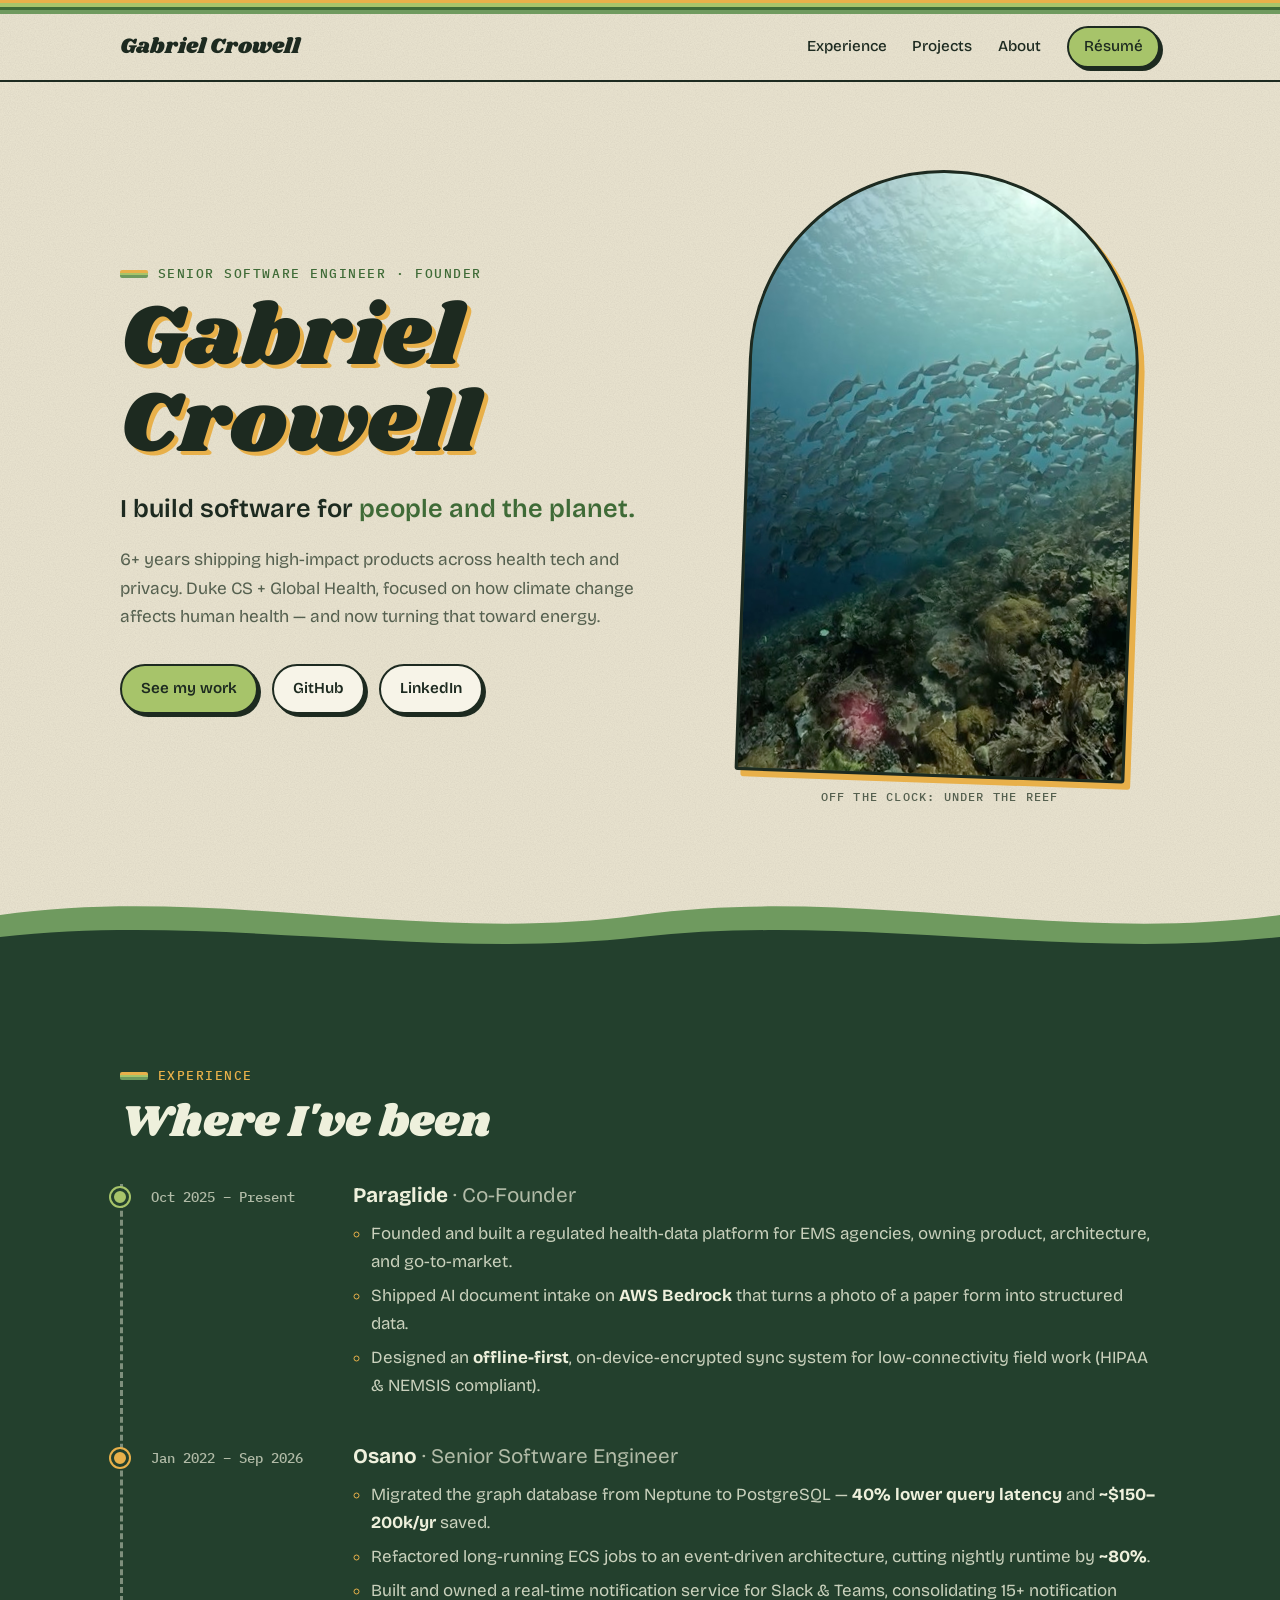
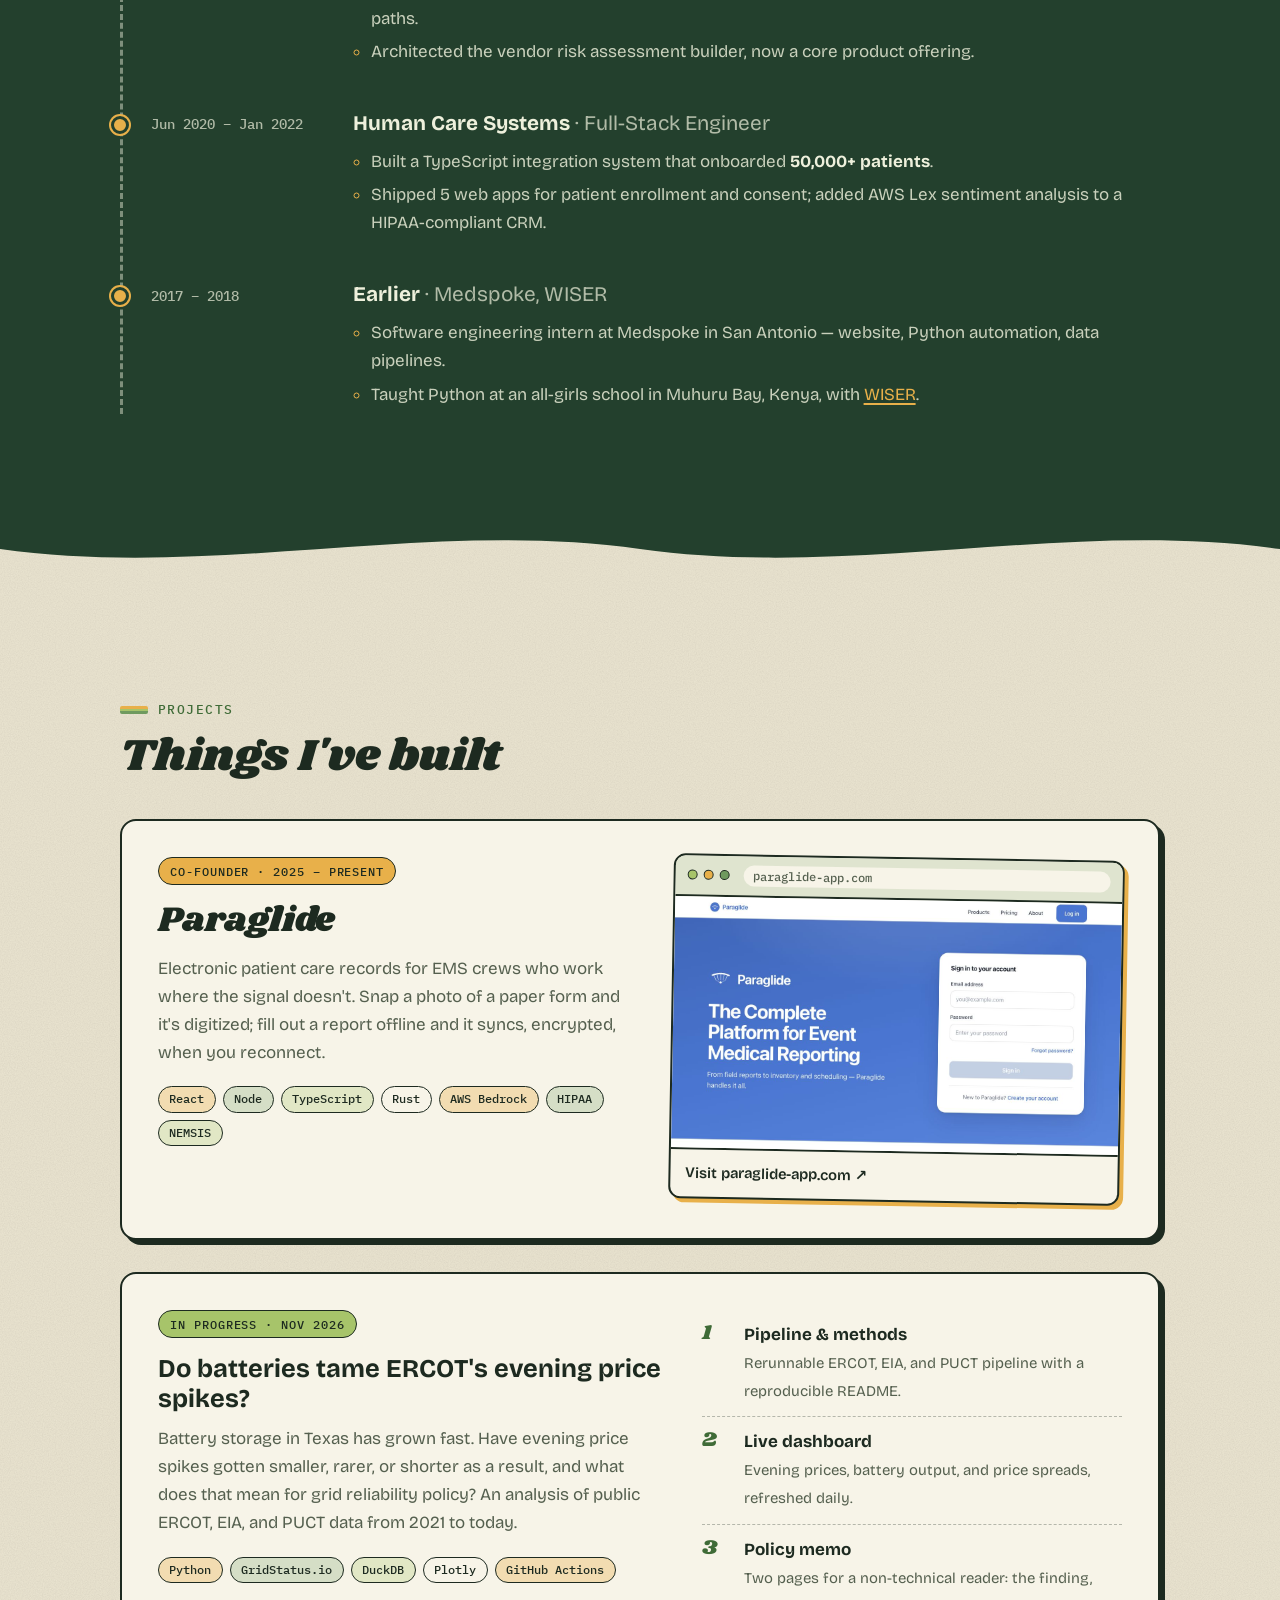
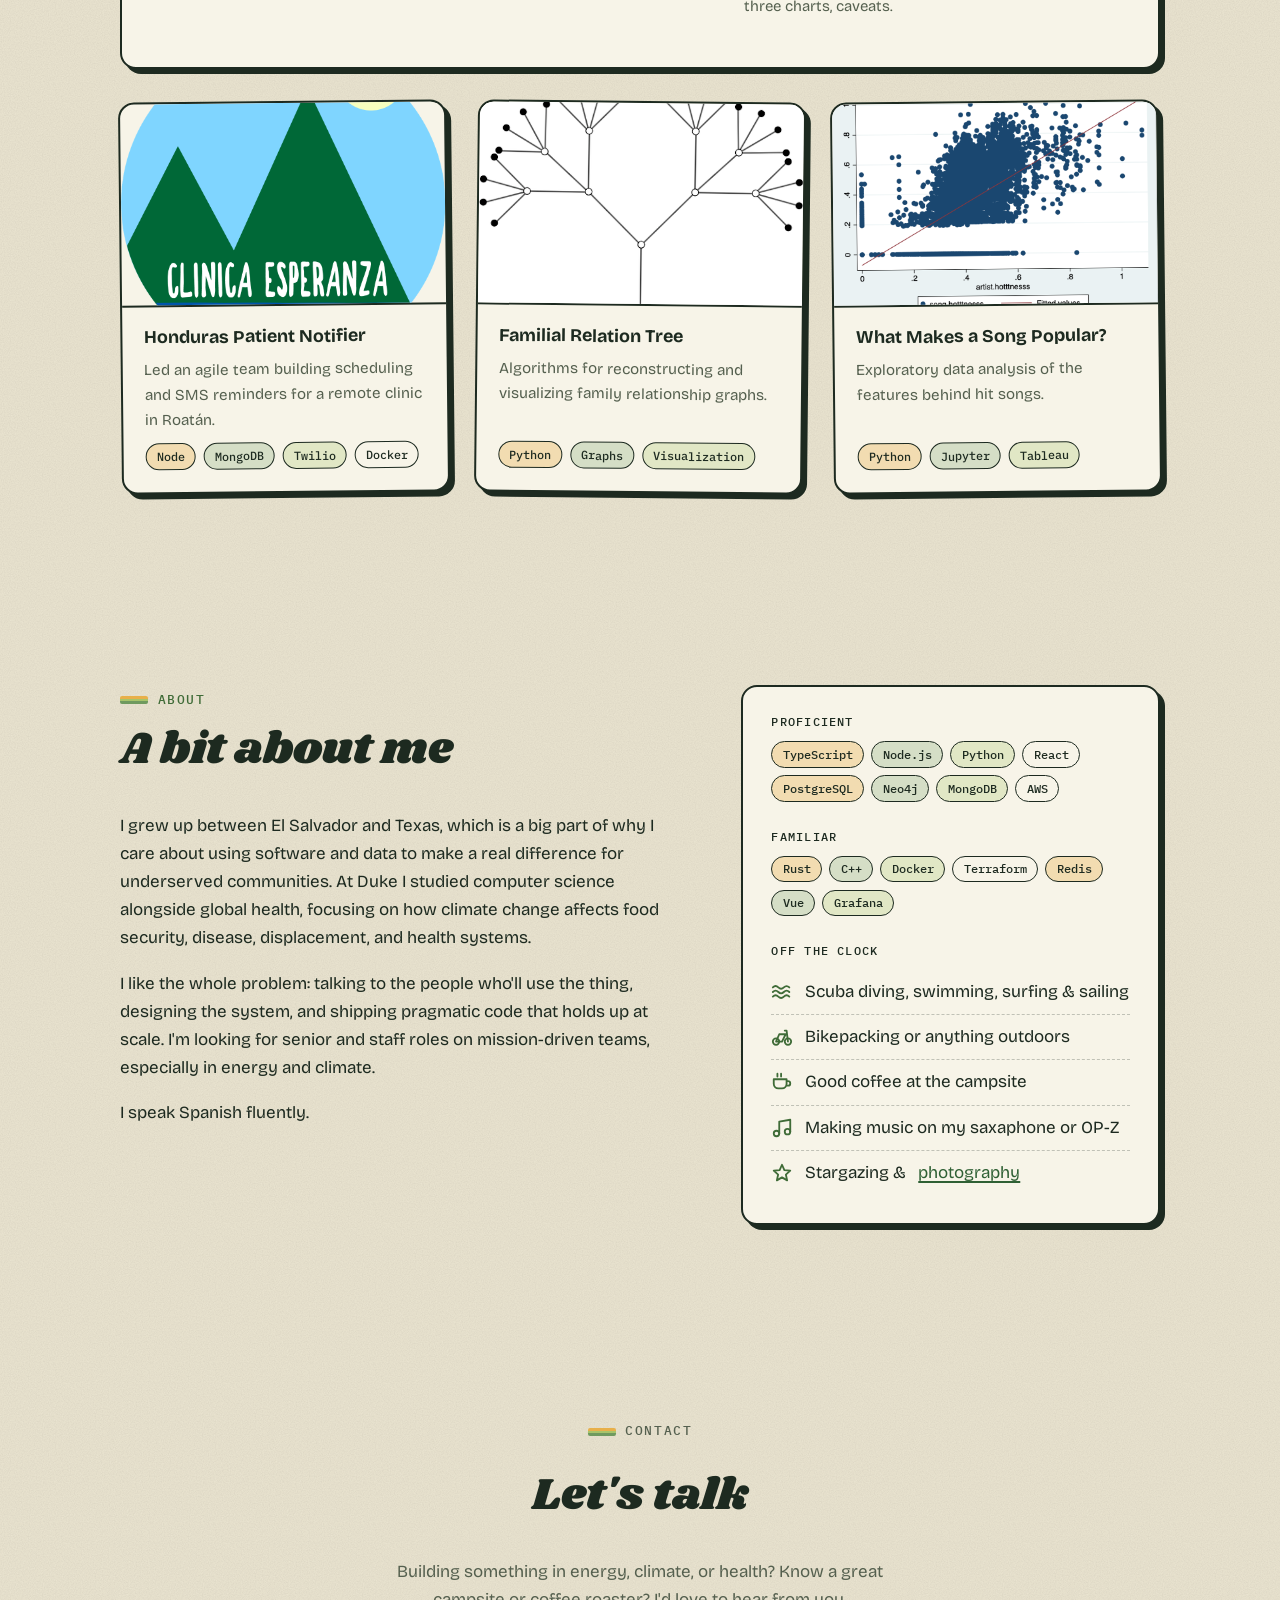
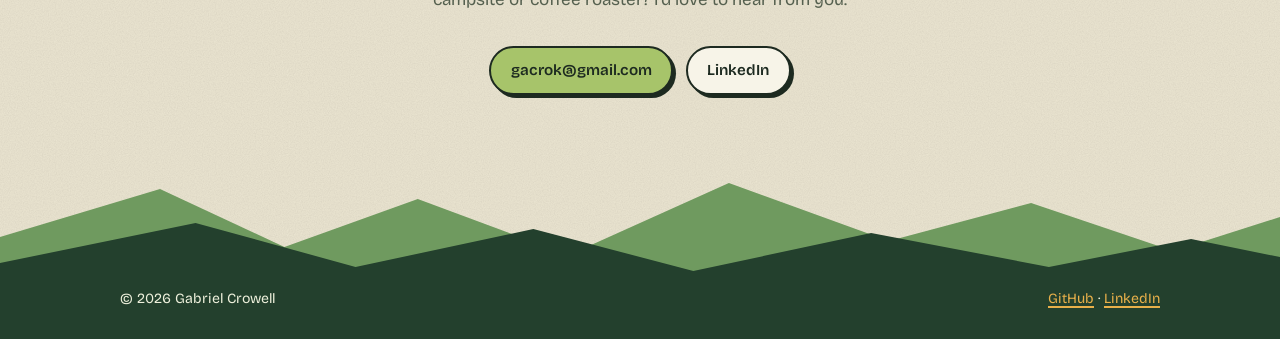
==== commit 55b2b28c: "adding reef video" ====
--- a/index.html
+++ b/index.html
@@ -50,30 +50,12 @@
           </div>
         </div>
 
-        <div class="hero-art">
-          <svg class="patch" viewBox="0 0 200 200" aria-hidden="true">
-            <defs>
-              <clipPath id="patch-clip"><circle cx="100" cy="100" r="90"/></clipPath>
-              <mask id="sunbands">
-                <rect width="200" height="200" fill="#fff"/>
-                <rect y="80" width="200" height="3" fill="#000"/>
-                <rect y="89" width="200" height="4" fill="#000"/>
-                <rect y="99" width="200" height="5" fill="#000"/>
-                <rect y="110" width="200" height="6" fill="#000"/>
-              </mask>
-            </defs>
-            <g clip-path="url(#patch-clip)">
-              <rect class="sky" width="200" height="200"/>
-              <circle class="sun" cx="100" cy="92" r="46" mask="url(#sunbands)"/>
-              <path class="ridge-back" d="M0,132 L38,96 L62,114 L102,68 L138,110 L164,88 L200,120 L200,200 L0,200Z"/>
-              <path class="ridge-front" d="M0,156 L34,134 L64,150 L98,128 L134,150 L172,132 L200,146 L200,200 L0,200Z"/>
-              <rect class="lake" y="170" width="200" height="30"/>
-              <path class="ripple" d="M62,180 h28 M112,186 h36 M44,192 h22 M120,194 h16"/>
-              <path class="pines" d="M22,172 l11,-36 l11,36z M40,172 l13,-46 l13,46z M146,172 l12,-42 l12,42z M164,172 l10,-30 l10,30z"/>
-            </g>
-            <circle class="rim" cx="100" cy="100" r="90"/>
-          </svg>
-        </div>
+        <figure class="hero-art">
+          <video class="reef" autoplay muted loop playsinline preload="auto" poster="media/reef-poster.jpg" aria-label="Diving over a reef with a school of fish">
+            <source src="media/reef-loop.mp4" type="video/mp4">
+          </video>
+          <figcaption>Off the clock: under the reef</figcaption>
+        </figure>
       </div>
 
       <svg class="waves" viewBox="0 0 1440 90" preserveAspectRatio="none" aria-hidden="true">
@@ -253,7 +235,7 @@
           </div>
           <h3>Off the clock</h3>
           <ul class="offline">
-            <li><svg viewBox="0 0 24 24" aria-hidden="true"><path d="M2 7c2-2 4-2 6 0s4 2 6 0 4-2 6 0M2 12c2-2 4-2 6 0s4 2 6 0 4-2 6 0M2 17c2-2 4-2 6 0s4 2 6 0 4-2 6 0"/></svg>Swimming &amp; surfing &amp; sailing </li>
+            <li><svg viewBox="0 0 24 24" aria-hidden="true"><path d="M2 7c2-2 4-2 6 0s4 2 6 0 4-2 6 0M2 12c2-2 4-2 6 0s4 2 6 0 4-2 6 0M2 17c2-2 4-2 6 0s4 2 6 0 4-2 6 0"/></svg>Scuba diving, swimming, surfing &amp; sailing</li>
             <li><svg viewBox="0 0 24 24" aria-hidden="true"><circle cx="5.5" cy="17" r="3.5"/><circle cx="18.5" cy="17" r="3.5"/><path d="M15 5h2l1.5 12M5.5 17 9 9h7l-4 8z"/></svg>Bikepacking or anything outdoors</li>
             <li><svg viewBox="0 0 24 24" aria-hidden="true"><path d="M3 9h14v5a5 5 0 0 1-5 5H8a5 5 0 0 1-5-5zM17 11h1.5a2.5 2.5 0 0 1 0 5H17M7 3v3M11 3v3"/></svg>Good coffee at the campsite</li>
             <li><svg viewBox="0 0 24 24" aria-hidden="true"><path d="M9 18V5l12-2v13"/><circle cx="6" cy="18" r="3"/><circle cx="18" cy="16" r="3"/></svg>Making music on my saxaphone or OP-Z</li>
@@ -290,5 +272,11 @@
     </div>
   </footer>
 
+  <script>
+    // Some browsers skip the autoplay attribute; nudge the muted loop to start.
+    const reef = document.querySelector('.reef');
+    reef.muted = true;
+    reef.play().catch(() => {});
+  </script>
 </body>
 </html>
--- a/css/site.css
+++ b/css/site.css
@@ -217,18 +217,22 @@
 .hero p.lede { font-size: 1.08rem; color: var(--muted); max-width: 34rem; margin: 0 0 2rem; }
 .hero-actions { display: flex; flex-wrap: wrap; gap: 0.85rem; }
 
-.hero-art { position: relative; justify-self: center; width: min(340px, 100%); aspect-ratio: 1; }
-
-/* Park-patch illustration: every fill comes from the palette tokens */
-.patch { width: 100%; height: 100%; filter: drop-shadow(5px 5px 0 var(--ink)); transform: rotate(-4deg); }
-.patch .sky { fill: var(--surface); }
-.patch .sun { fill: var(--sun); }
-.patch .ridge-back { fill: var(--sea); }
-.patch .ridge-front { fill: var(--sea-deep); }
-.patch .lake { fill: color-mix(in srgb, var(--sea) 70%, var(--surface)); }
-.patch .ripple { stroke: var(--surface); stroke-width: 2.5; stroke-linecap: round; fill: none; }
-.patch .pines { fill: var(--ink); }
-.patch .rim { fill: none; stroke: var(--ink); stroke-width: 4; }
+.hero-art { justify-self: center; width: min(390px, 100%); margin: 0; display: grid; gap: 0.9rem; justify-items: center; }
+
+/* Arched window onto the reef: hard outline + offset shadow like the postcards */
+.reef {
+  width: 100%;
+  max-width: 100%;
+  aspect-ratio: 9 / 14;
+  object-fit: cover;
+  object-position: 50% 40%;
+  border: 3px solid var(--line);
+  border-radius: 999px 999px var(--radius) var(--radius);
+  box-shadow: 6px 6px 0 var(--sun);
+  background: var(--sea-deep);
+  transform: rotate(2deg);
+}
+.hero-art figcaption { font: 500 0.75rem/1 var(--font-mono); letter-spacing: 0.1em; text-transform: uppercase; color: var(--muted); }
 
 .waves { display: block; width: 100%; height: 90px; }
 .waves .w1 { fill: var(--sea); }
@@ -430,7 +434,7 @@
   .grid { grid-template-columns: 1fr 1fr; }
   .featured, .energy, .about .wrap { grid-template-columns: 1fr; }
   .hero .wrap { grid-template-columns: 1fr; }
-  .hero-art { width: min(260px, 70%); }
+  .hero-art { width: min(340px, 85%); }
 }
 
 @media (max-width: 640px) {
@@ -438,7 +442,8 @@
   .wrap { padding: 0 16px; }
   .nav-links a:not(.btn) { display: none; }
   .hero { padding-top: 48px; }
-  .hero-art { width: 170px; justify-self: start; }
+  .hero-art { width: 100%; justify-self: stretch; }
+  .reef { aspect-ratio: 4 / 5; }
   .hero .wrap { padding-bottom: 48px; }
   .job { grid-template-columns: 1fr; gap: 0.25rem; }
   .grid { grid-template-columns: 1fr; }
